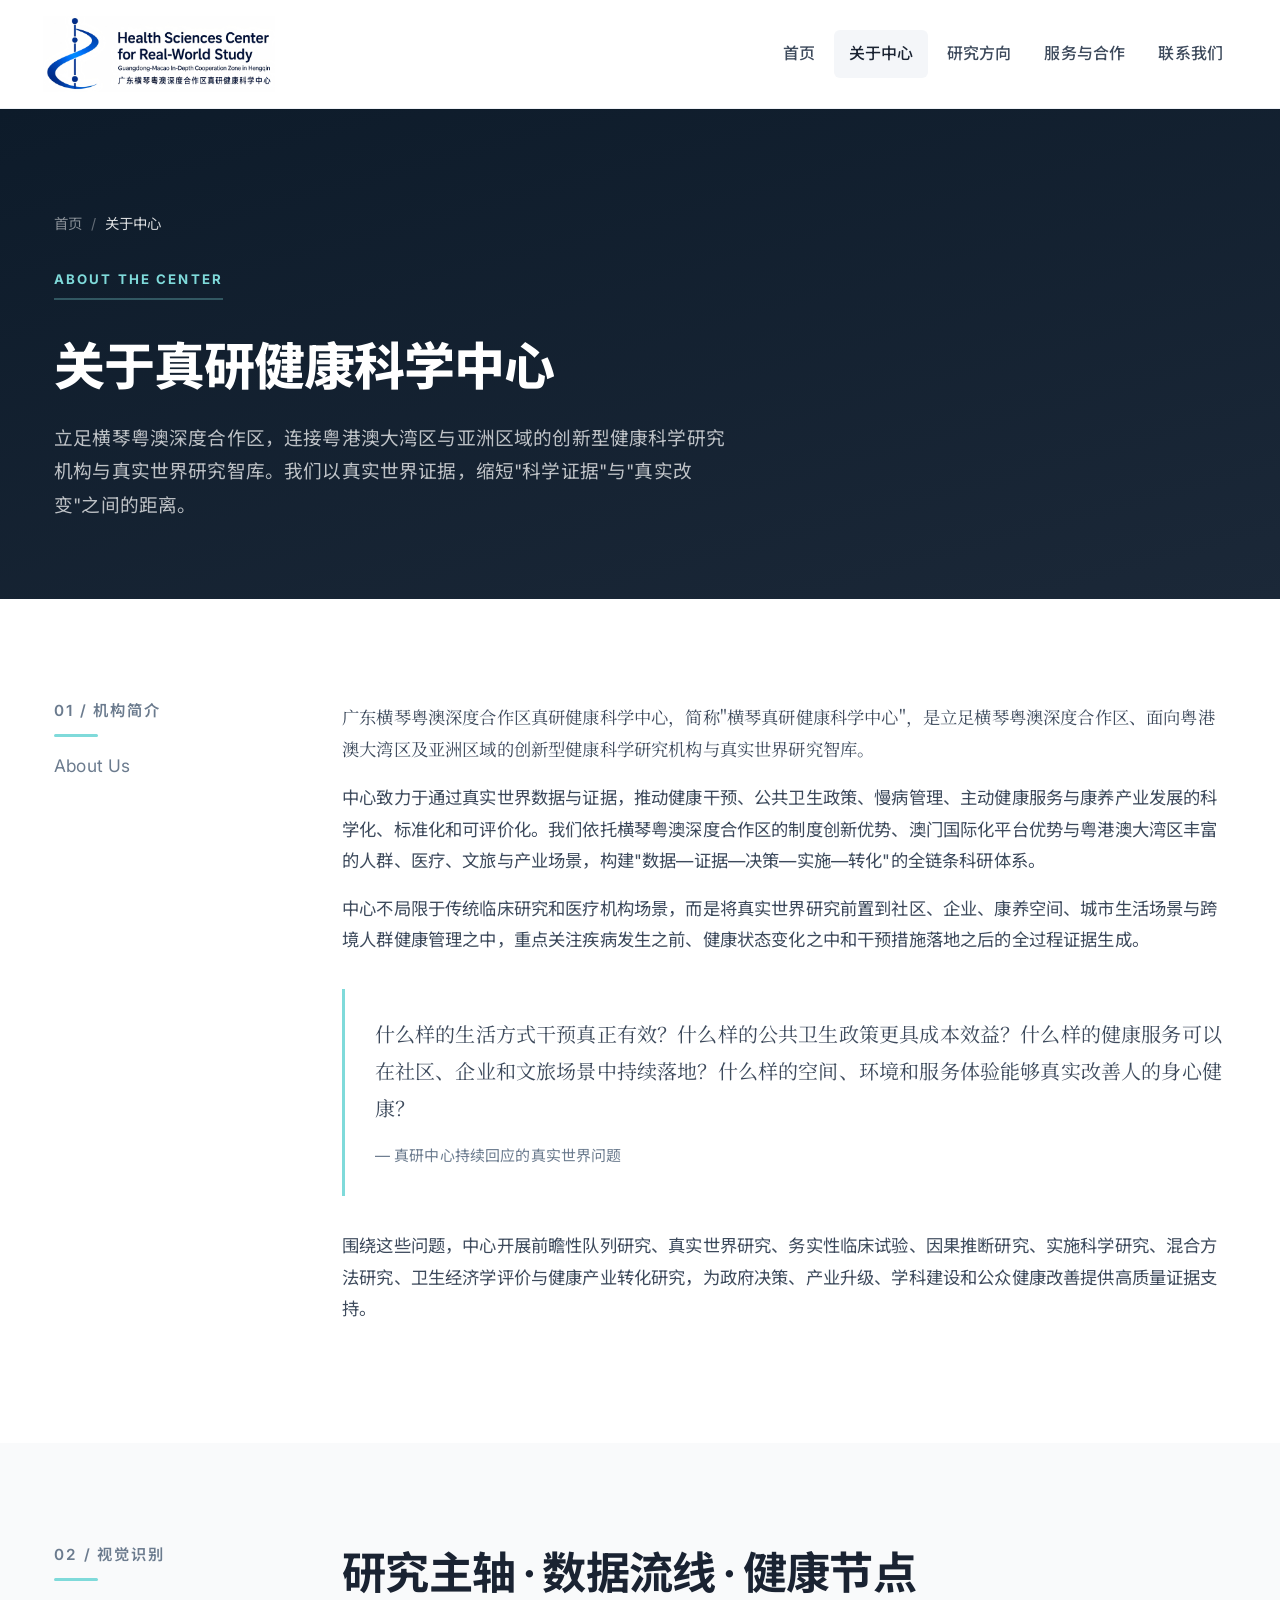
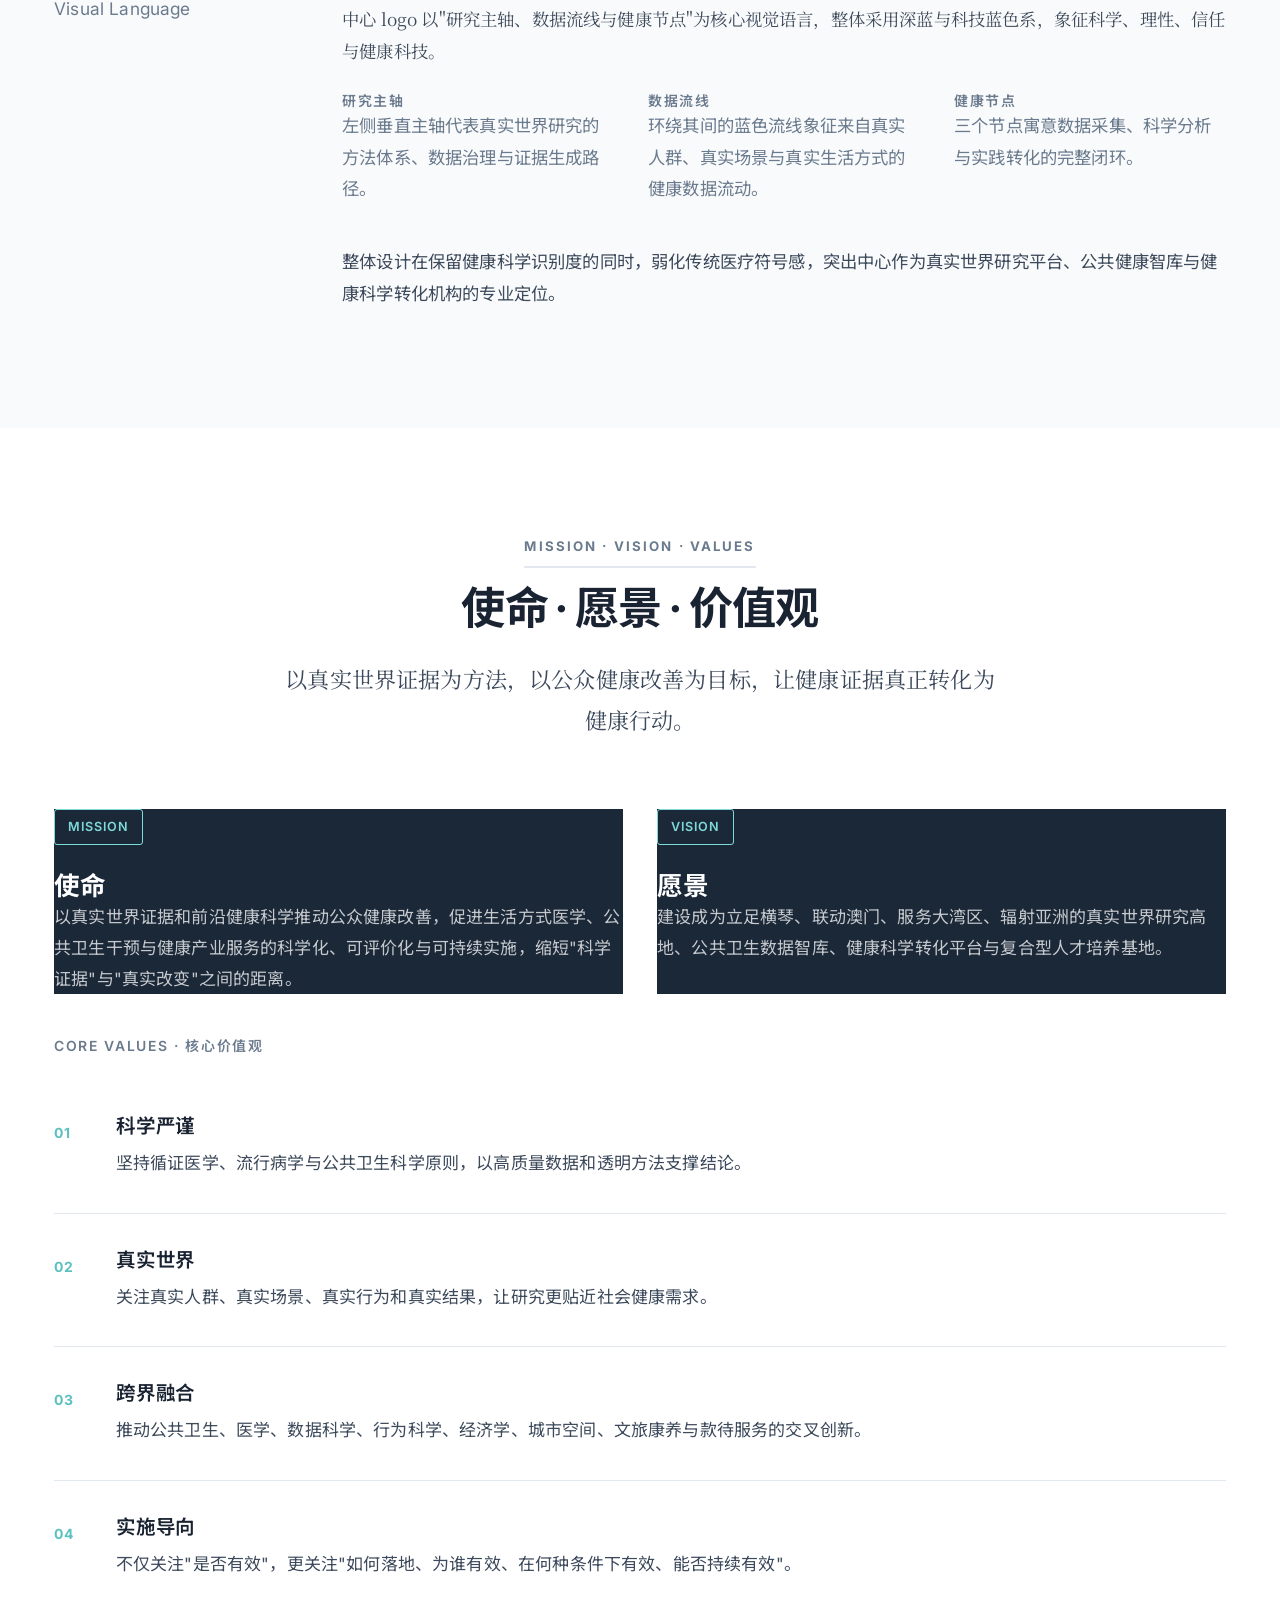
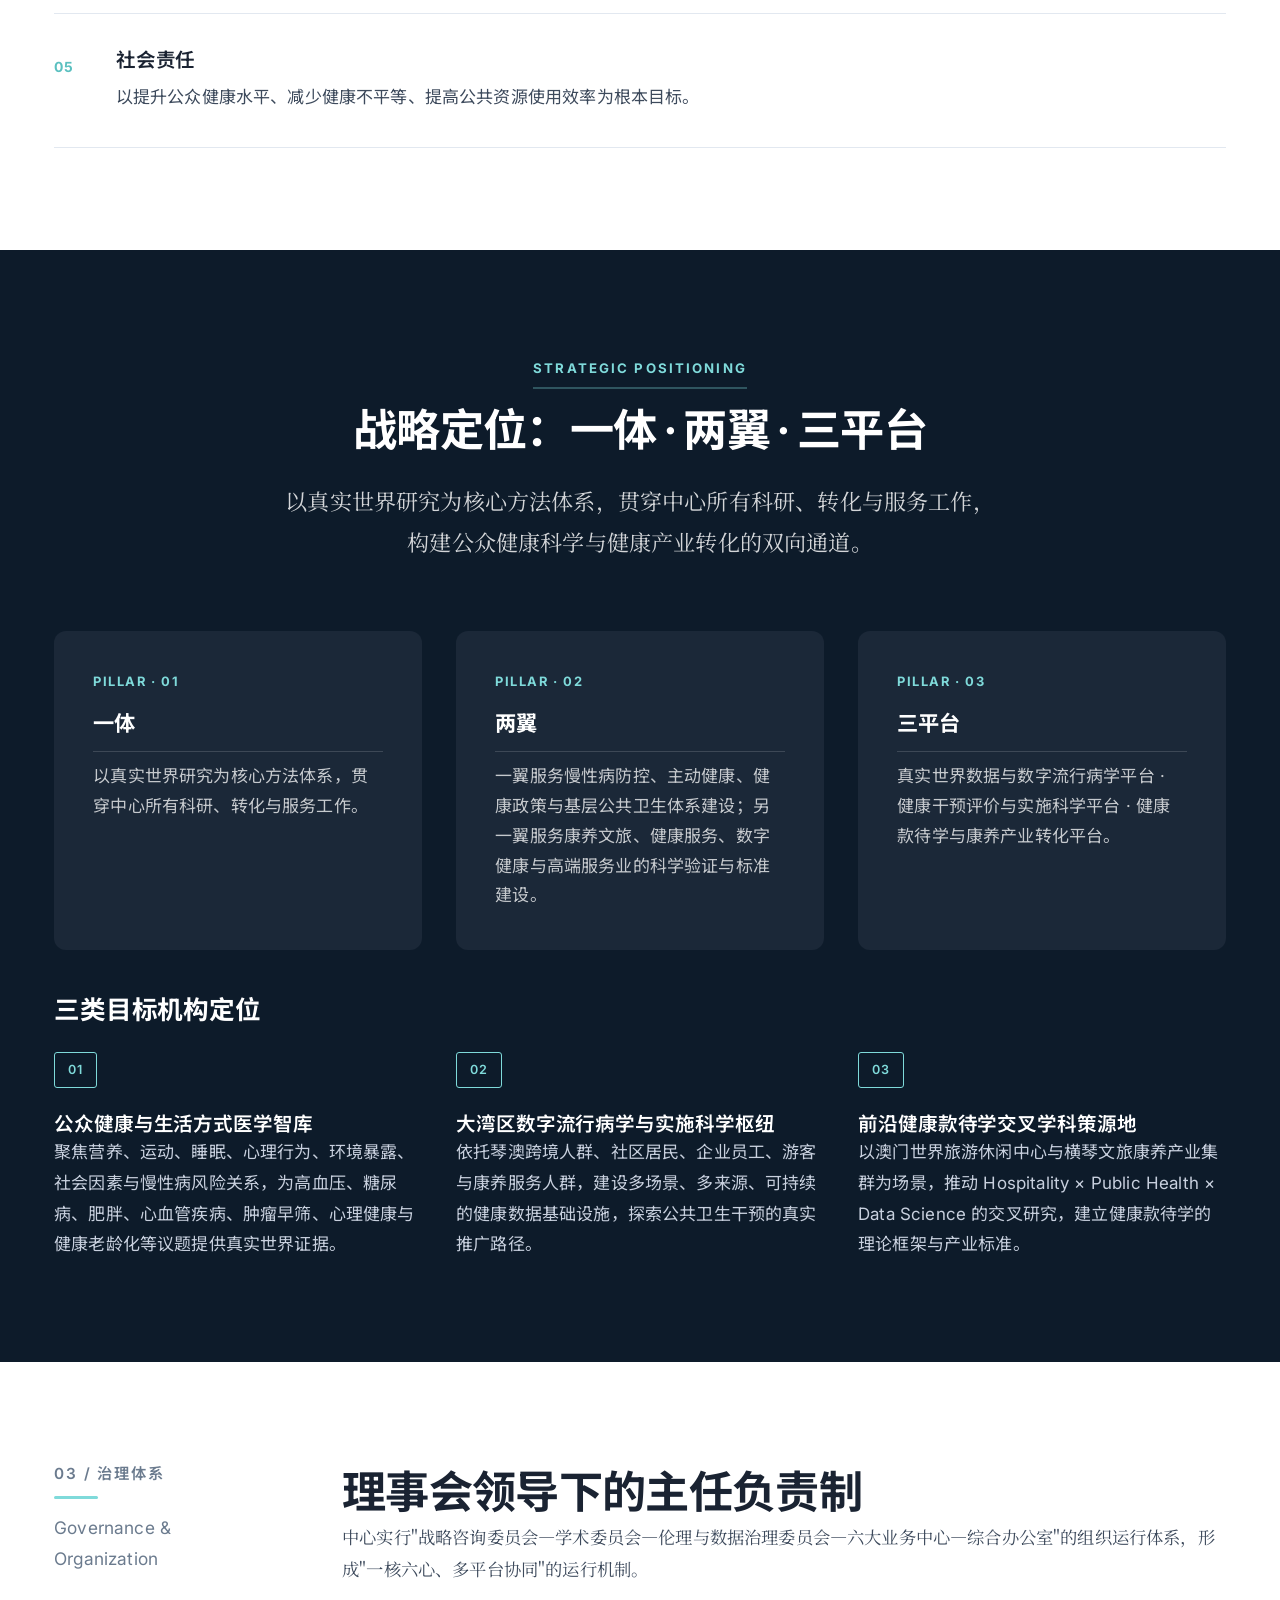
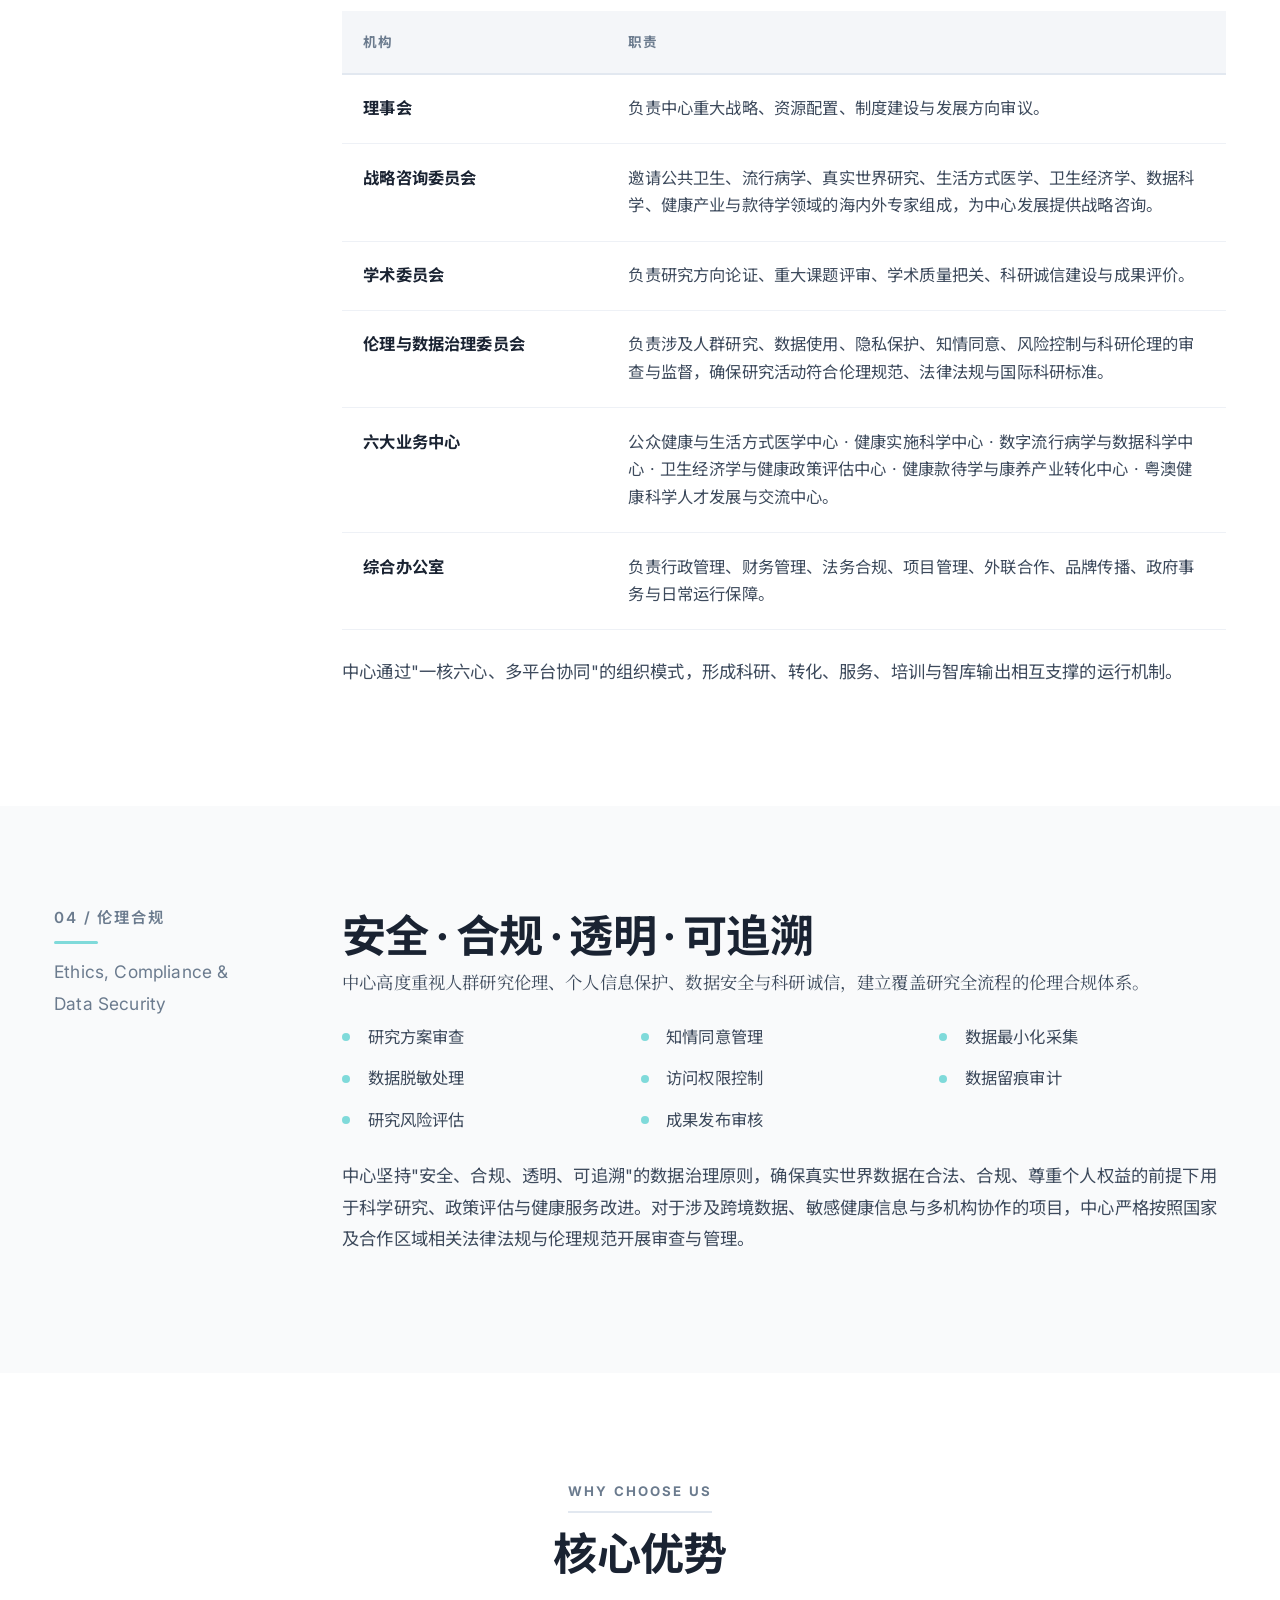
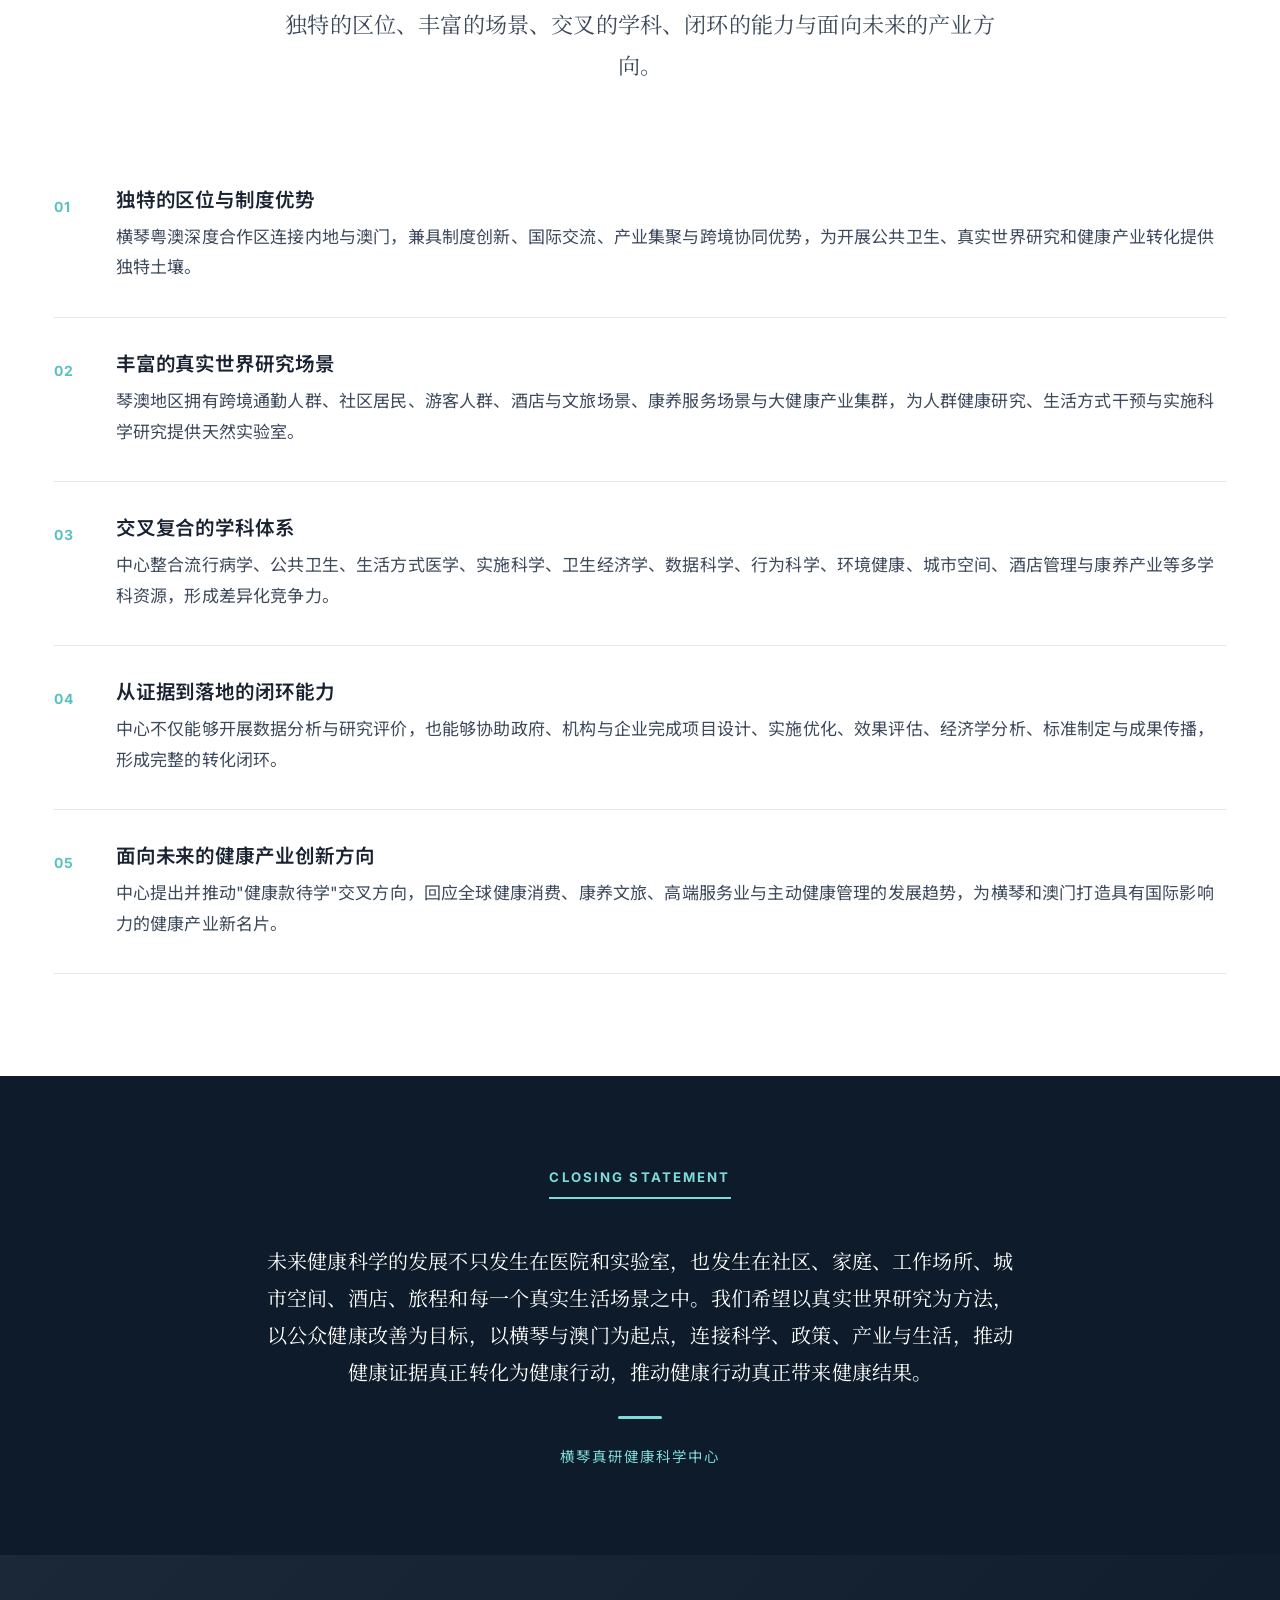
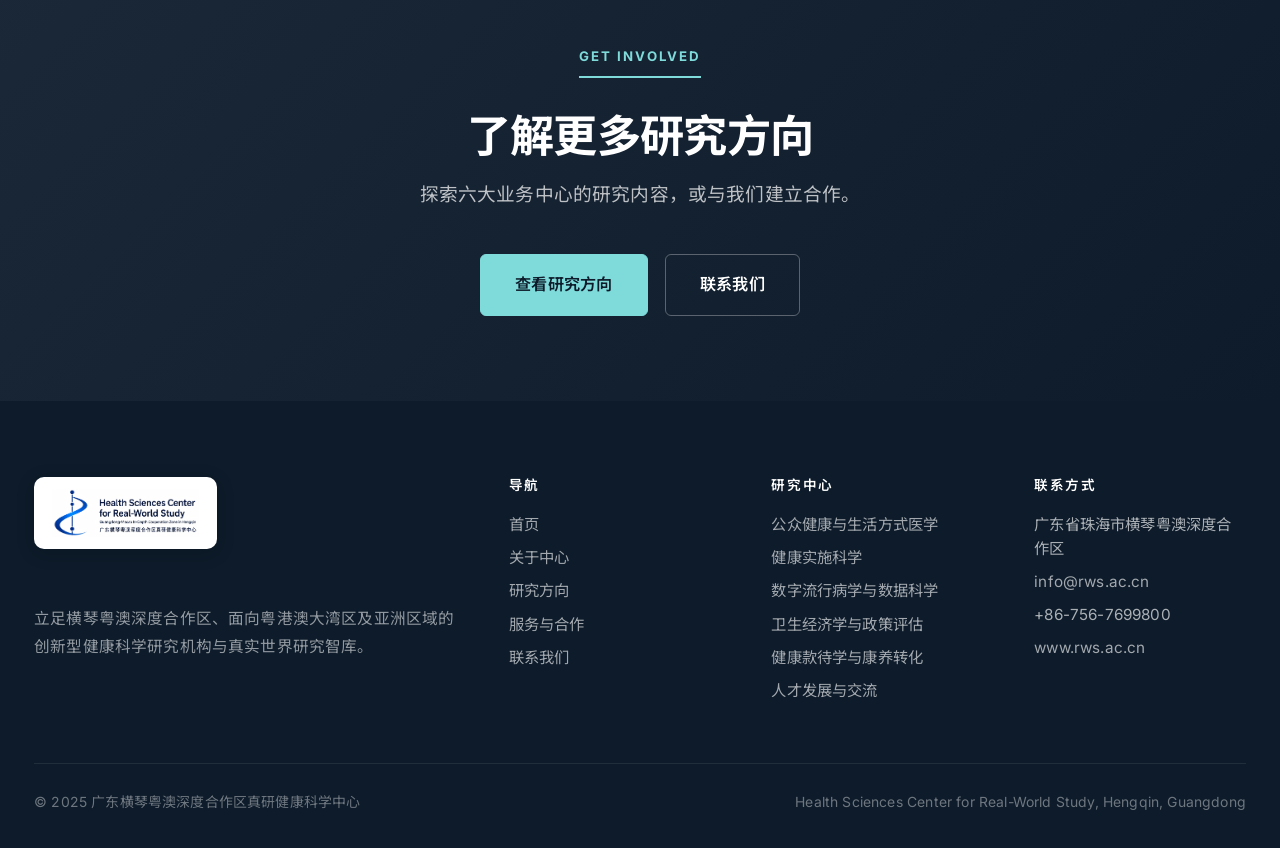
==== about.html @ fb0c5396 "Update about.html" ====
<!DOCTYPE html>
<html lang="zh-CN">
<head>
    <meta charset="UTF-8">
    <meta name="viewport" content="width=device-width, initial-scale=1.0">
    <title>关于中心 | 广东横琴粤澳深度合作区真研健康科学中心</title>
    <meta name="description" content="广东横琴粤澳深度合作区真研健康科学中心 — 机构简介、愿景使命、战略定位、治理体系与核心优势。">
    <link rel="icon" href="img/logo.png" type="image/png">

    <!-- Google Fonts: Inter + Noto Sans SC + Noto Serif SC -->
    <link rel="preconnect" href="https://fonts.googleapis.com">
    <link rel="preconnect" href="https://fonts.gstatic.com" crossorigin>
    <link href="https://fonts.googleapis.com/css2?family=Inter:wght@400;500;600;700;800&family=Noto+Sans+SC:wght@400;500;700;900&family=Noto+Serif+SC:wght@400;500;600;700&display=swap" rel="stylesheet">

    <link rel="stylesheet" href="styles.css">
</head>
<body>

<!-- =====================================================
     Header / Navigation
===================================================== -->
<header class="site-header">
    <div class="nav-container">
        <a href="index.html" class="brand">
            <img src="img/logo.png" alt="横琴真研健康科学中心" class="brand-logo">
        </a>

        <nav>
            <ul class="nav-menu">
                <li><a href="index.html">首页</a></li>
                <li><a href="about.html" class="is-active">关于中心</a></li>
                <li><a href="research.html">研究方向</a></li>
                <li><a href="services.html">服务与合作</a></li>
                <li><a href="contact.html">联系我们</a></li>
            </ul>
            <button class="nav-toggle" aria-label="菜单">菜单</button>
        </nav>
    </div>
</header>

<!-- =====================================================
     Page Header
===================================================== -->
<section class="page-header">
    <div class="container">
        <ul class="breadcrumb">
            <li><a href="index.html">首页</a></li>
            <li>关于中心</li>
        </ul>
        <span class="eyebrow">About the Center</span>
        <h1>关于<color:#7fdada;">真研</em>健康科学中心</h1>
        <p>立足横琴粤澳深度合作区，连接粤港澳大湾区与亚洲区域的创新型健康科学研究机构与真实世界研究智库。我们以真实世界证据，缩短"科学证据"与"真实改变"之间的距离。</p>
    </div>
</section>

<!-- =====================================================
     Section: Introduction
===================================================== -->
<section class="section">
    <div class="container">
        <div class="editorial">
            <div class="label-col">
                <h5>01 / 机构简介</h5>
                <div class="divider"></div>
                <p>About Us</p>
            </div>
            <div>
                <p class="lead">
                    广东横琴粤澳深度合作区真研健康科学中心，简称"横琴真研健康科学中心"，是立足横琴粤澳深度合作区、面向粤港澳大湾区及亚洲区域的创新型健康科学研究机构与真实世界研究智库。
                </p>
                <p>
                    中心致力于通过真实世界数据与证据，推动健康干预、公共卫生政策、慢病管理、主动健康服务与康养产业发展的科学化、标准化和可评价化。我们依托横琴粤澳深度合作区的制度创新优势、澳门国际化平台优势与粤港澳大湾区丰富的人群、医疗、文旅与产业场景，构建"数据—证据—决策—实施—转化"的全链条科研体系。
                </p>
                <p>
                    中心不局限于传统临床研究和医疗机构场景，而是将真实世界研究前置到社区、企业、康养空间、城市生活场景与跨境人群健康管理之中，重点关注疾病发生之前、健康状态变化之中和干预措施落地之后的全过程证据生成。
                </p>

                <blockquote>
                    什么样的生活方式干预真正有效？什么样的公共卫生政策更具成本效益？什么样的健康服务可以在社区、企业和文旅场景中持续落地？什么样的空间、环境和服务体验能够真实改善人的身心健康？
                    <cite>— 真研中心持续回应的真实世界问题</cite>
                </blockquote>

                <p>
                    围绕这些问题，中心开展前瞻性队列研究、真实世界研究、务实性临床试验、因果推断研究、实施科学研究、混合方法研究、卫生经济学评价与健康产业转化研究，为政府决策、产业升级、学科建设和公众健康改善提供高质量证据支持。
                </p>
            </div>
        </div>
    </div>
</section>

<!-- =====================================================
     Section: Logo Visual Language
===================================================== -->
<section class="section section--soft">
    <div class="container">
        <div class="editorial">
            <div class="label-col">
                <h5>02 / 视觉识别</h5>
                <div class="divider"></div>
                <p>Visual Language</p>
            </div>
            <div>
                <h2>研究主轴 · 数据流线 · 健康节点</h2>
                <p class="lead">
                    中心 logo 以"研究主轴、数据流线与健康节点"为核心视觉语言，整体采用深蓝与科技蓝色系，象征科学、理性、信任与健康科技。
                </p>
                <div class="grid grid--3 mt-3">
                    <div>
                        <h5>研究主轴</h5>
                        <p class="text-muted">左侧垂直主轴代表真实世界研究的方法体系、数据治理与证据生成路径。</p>
                    </div>
                    <div>
                        <h5>数据流线</h5>
                        <p class="text-muted">环绕其间的蓝色流线象征来自真实人群、真实场景与真实生活方式的健康数据流动。</p>
                    </div>
                    <div>
                        <h5>健康节点</h5>
                        <p class="text-muted">三个节点寓意数据采集、科学分析与实践转化的完整闭环。</p>
                    </div>
                </div>
                <p class="mt-3">
                    整体设计在保留健康科学识别度的同时，弱化传统医疗符号感，突出中心作为真实世界研究平台、公共健康智库与健康科学转化机构的专业定位。
                </p>
            </div>
        </div>
    </div>
</section>

<!-- =====================================================
     Section: Mission · Vision · Values
===================================================== -->
<section class="section">
    <div class="container">
        <div class="section-head">
            <span class="eyebrow">Mission · Vision · Values</span>
            <h2>使命 · 愿景 · 价值观</h2>
            <p class="lead">以真实世界证据为方法，以公众健康改善为目标，让健康证据真正转化为健康行动。</p>
        </div>

        <div class="grid grid--2">
            <div class="feature-card">
                <span class="tag tag--accent" style="border-color:#7fdada; color:#7fdada;">MISSION</span>
                <h3 style="margin-top:1rem;">使命</h3>
                <p>以真实世界证据和前沿健康科学推动公众健康改善，促进生活方式医学、公共卫生干预与健康产业服务的科学化、可评价化与可持续实施，缩短"科学证据"与"真实改变"之间的距离。</p>
            </div>
            <div class="feature-card" style="background:var(--ink-800);">
                <span class="tag tag--accent" style="border-color:#7fdada; color:#7fdada;">VISION</span>
                <h3 style="margin-top:1rem;">愿景</h3>
                <p>建设成为立足横琴、联动澳门、服务大湾区、辐射亚洲的真实世界研究高地、公共卫生数据智库、健康科学转化平台与复合型人才培养基地。</p>
            </div>
        </div>

        <div class="mt-4">
            <h5 style="margin-bottom:1.5rem;">CORE VALUES · 核心价值观</h5>
            <ol class="bullets">
                <li>
                    <div>
                        <h4>科学严谨</h4>
                        <p>坚持循证医学、流行病学与公共卫生科学原则，以高质量数据和透明方法支撑结论。</p>
                    </div>
                </li>
                <li>
                    <div>
                        <h4>真实世界</h4>
                        <p>关注真实人群、真实场景、真实行为和真实结果，让研究更贴近社会健康需求。</p>
                    </div>
                </li>
                <li>
                    <div>
                        <h4>跨界融合</h4>
                        <p>推动公共卫生、医学、数据科学、行为科学、经济学、城市空间、文旅康养与款待服务的交叉创新。</p>
                    </div>
                </li>
                <li>
                    <div>
                        <h4>实施导向</h4>
                        <p>不仅关注"是否有效"，更关注"如何落地、为谁有效、在何种条件下有效、能否持续有效"。</p>
                    </div>
                </li>
                <li>
                    <div>
                        <h4>社会责任</h4>
                        <p>以提升公众健康水平、减少健康不平等、提高公共资源使用效率为根本目标。</p>
                    </div>
                </li>
            </ol>
        </div>
    </div>
</section>

<!-- =====================================================
     Section: Strategic Positioning
===================================================== -->
<section class="section section--ink">
    <div class="container">
        <div class="section-head">
            <span class="eyebrow">Strategic Positioning</span>
            <h2>战略定位：一体 · 两翼 · 三平台</h2>
            <p class="lead">以真实世界研究为核心方法体系，贯穿中心所有科研、转化与服务工作，构建公众健康科学与健康产业转化的双向通道。</p>
        </div>

        <div class="grid grid--3">
            <div class="card feature-card">
                <div class="num" style="color:#7fdada;">PILLAR · 01</div>
                <h3 style="border-bottom-color:rgba(255,255,255,.15);">一体</h3>
                <p>以真实世界研究为核心方法体系，贯穿中心所有科研、转化与服务工作。</p>
            </div>
            <div class="card feature-card">
                <div class="num" style="color:#7fdada;">PILLAR · 02</div>
                <h3 style="border-bottom-color:rgba(255,255,255,.15);">两翼</h3>
                <p>一翼服务慢性病防控、主动健康、健康政策与基层公共卫生体系建设；另一翼服务康养文旅、健康服务、数字健康与高端服务业的科学验证与标准建设。</p>
            </div>
            <div class="card feature-card">
                <div class="num" style="color:#7fdada;">PILLAR · 03</div>
                <h3 style="border-bottom-color:rgba(255,255,255,.15);">三平台</h3>
                <p>真实世界数据与数字流行病学平台 · 健康干预评价与实施科学平台 · 健康款待学与康养产业转化平台。</p>
            </div>
        </div>

        <div class="mt-4">
            <h3 style="color:#fff;">三类目标机构定位</h3>
            <div class="grid grid--3 mt-3">
                <div>
                    <span class="tag" style="color:#7fdada; border-color:#7fdada;">01</span>
                    <h4 style="color:#fff; margin-top:1rem;">公众健康与生活方式医学智库</h4>
                    <p style="color:#c8d0de;">聚焦营养、运动、睡眠、心理行为、环境暴露、社会因素与慢性病风险关系，为高血压、糖尿病、肥胖、心血管疾病、肿瘤早筛、心理健康与健康老龄化等议题提供真实世界证据。</p>
                </div>
                <div>
                    <span class="tag" style="color:#7fdada; border-color:#7fdada;">02</span>
                    <h4 style="color:#fff; margin-top:1rem;">大湾区数字流行病学与实施科学枢纽</h4>
                    <p style="color:#c8d0de;">依托琴澳跨境人群、社区居民、企业员工、游客与康养服务人群，建设多场景、多来源、可持续的健康数据基础设施，探索公共卫生干预的真实推广路径。</p>
                </div>
                <div>
                    <span class="tag" style="color:#7fdada; border-color:#7fdada;">03</span>
                    <h4 style="color:#fff; margin-top:1rem;">前沿健康款待学交叉学科策源地</h4>
                    <p style="color:#c8d0de;">以澳门世界旅游休闲中心与横琴文旅康养产业集群为场景，推动 Hospitality × Public Health × Data Science 的交叉研究，建立健康款待学的理论框架与产业标准。</p>
                </div>
            </div>
        </div>
    </div>
</section>

<!-- =====================================================
     Section: Governance
===================================================== -->
<section class="section">
    <div class="container">
        <div class="editorial">
            <div class="label-col">
                <h5>03 / 治理体系</h5>
                <div class="divider"></div>
                <p>Governance & Organization</p>
            </div>
            <div>
                <h2>理事会领导下的主任负责制</h2>
                <p class="lead">中心实行"战略咨询委员会—学术委员会—伦理与数据治理委员会—六大业务中心—综合办公室"的组织运行体系，形成"一核六心、多平台协同"的运行机制。</p>

                <table class="table mt-3">
                    <thead>
                        <tr>
                            <th style="width:30%;">机构</th>
                            <th>职责</th>
                        </tr>
                    </thead>
                    <tbody>
                        <tr>
                            <td><strong>理事会</strong></td>
                            <td>负责中心重大战略、资源配置、制度建设与发展方向审议。</td>
                        </tr>
                        <tr>
                            <td><strong>战略咨询委员会</strong></td>
                            <td>邀请公共卫生、流行病学、真实世界研究、生活方式医学、卫生经济学、数据科学、健康产业与款待学领域的海内外专家组成，为中心发展提供战略咨询。</td>
                        </tr>
                        <tr>
                            <td><strong>学术委员会</strong></td>
                            <td>负责研究方向论证、重大课题评审、学术质量把关、科研诚信建设与成果评价。</td>
                        </tr>
                        <tr>
                            <td><strong>伦理与数据治理委员会</strong></td>
                            <td>负责涉及人群研究、数据使用、隐私保护、知情同意、风险控制与科研伦理的审查与监督，确保研究活动符合伦理规范、法律法规与国际科研标准。</td>
                        </tr>
                        <tr>
                            <td><strong>六大业务中心</strong></td>
                            <td>公众健康与生活方式医学中心 · 健康实施科学中心 · 数字流行病学与数据科学中心 · 卫生经济学与健康政策评估中心 · 健康款待学与康养产业转化中心 · 粤澳健康科学人才发展与交流中心。</td>
                        </tr>
                        <tr>
                            <td><strong>综合办公室</strong></td>
                            <td>负责行政管理、财务管理、法务合规、项目管理、外联合作、品牌传播、政府事务与日常运行保障。</td>
                        </tr>
                    </tbody>
                </table>

                <p class="mt-3">中心通过"一核六心、多平台协同"的组织模式，形成科研、转化、服务、培训与智库输出相互支撑的运行机制。</p>
            </div>
        </div>
    </div>
</section>

<!-- =====================================================
     Section: Ethics & Compliance
===================================================== -->
<section class="section section--soft">
    <div class="container">
        <div class="editorial">
            <div class="label-col">
                <h5>04 / 伦理合规</h5>
                <div class="divider"></div>
                <p>Ethics, Compliance &<br>Data Security</p>
            </div>
            <div>
                <h2>安全 · 合规 · 透明 · 可追溯</h2>
                <p class="lead">中心高度重视人群研究伦理、个人信息保护、数据安全与科研诚信，建立覆盖研究全流程的伦理合规体系。</p>

                <ul class="checklist mt-3">
                    <li>研究方案审查</li>
                    <li>知情同意管理</li>
                    <li>数据最小化采集</li>
                    <li>数据脱敏处理</li>
                    <li>访问权限控制</li>
                    <li>数据留痕审计</li>
                    <li>研究风险评估</li>
                    <li>成果发布审核</li>
                </ul>

                <p class="mt-3">
                    中心坚持"安全、合规、透明、可追溯"的数据治理原则，确保真实世界数据在合法、合规、尊重个人权益的前提下用于科学研究、政策评估与健康服务改进。对于涉及跨境数据、敏感健康信息与多机构协作的项目，中心严格按照国家及合作区域相关法律法规与伦理规范开展审查与管理。
                </p>
            </div>
        </div>
    </div>
</section>

<!-- =====================================================
     Section: Why Choose Us
===================================================== -->
<section class="section">
    <div class="container">
        <div class="section-head">
            <span class="eyebrow">Why Choose Us</span>
            <h2>核心优势</h2>
            <p class="lead">独特的区位、丰富的场景、交叉的学科、闭环的能力与面向未来的产业方向。</p>
        </div>

        <ol class="bullets">
            <li>
                <div>
                    <h4>独特的区位与制度优势</h4>
                    <p>横琴粤澳深度合作区连接内地与澳门，兼具制度创新、国际交流、产业集聚与跨境协同优势，为开展公共卫生、真实世界研究和健康产业转化提供独特土壤。</p>
                </div>
            </li>
            <li>
                <div>
                    <h4>丰富的真实世界研究场景</h4>
                    <p>琴澳地区拥有跨境通勤人群、社区居民、游客人群、酒店与文旅场景、康养服务场景与大健康产业集群，为人群健康研究、生活方式干预与实施科学研究提供天然实验室。</p>
                </div>
            </li>
            <li>
                <div>
                    <h4>交叉复合的学科体系</h4>
                    <p>中心整合流行病学、公共卫生、生活方式医学、实施科学、卫生经济学、数据科学、行为科学、环境健康、城市空间、酒店管理与康养产业等多学科资源，形成差异化竞争力。</p>
                </div>
            </li>
            <li>
                <div>
                    <h4>从证据到落地的闭环能力</h4>
                    <p>中心不仅能够开展数据分析与研究评价，也能够协助政府、机构与企业完成项目设计、实施优化、效果评估、经济学分析、标准制定与成果传播，形成完整的转化闭环。</p>
                </div>
            </li>
            <li>
                <div>
                    <h4>面向未来的健康产业创新方向</h4>
                    <p>中心提出并推动"健康款待学"交叉方向，回应全球健康消费、康养文旅、高端服务业与主动健康管理的发展趋势，为横琴和澳门打造具有国际影响力的健康产业新名片。</p>
                </div>
            </li>
        </ol>
    </div>
</section>

<!-- =====================================================
     Closing Quote
===================================================== -->
<section class="section section--ink" style="padding-top:5rem; padding-bottom:5rem;">
    <div class="container container--narrow text-center">
        <span class="eyebrow" style="color:#7fdada; border-color:#7fdada;">Closing Statement</span>
        <blockquote style="border:none; font-style:normal; padding:0; margin:1.5rem 0; color:#fff; text-align:center;">
            未来健康科学的发展不只发生在医院和实验室，也发生在社区、家庭、工作场所、城市空间、酒店、旅程和每一个真实生活场景之中。我们希望以真实世界研究为方法，以公众健康改善为目标，以横琴与澳门为起点，连接科学、政策、产业与生活，推动健康证据真正转化为健康行动，推动健康行动真正带来健康结果。
        </blockquote>
        <div class="divider divider--center" style="background:#7fdada;"></div>
        <p style="color:#7fdada; font-size:.85rem; letter-spacing:.14em; text-transform:uppercase; margin-top:1.5rem;">
            横琴真研健康科学中心
        </p>
    </div>
</section>

<!-- =====================================================
     CTA
===================================================== -->
<section class="cta">
    <div class="container">
        <span class="eyebrow" style="color:#7fdada; border-color:#7fdada;">Get Involved</span>
        <h2>了解更多研究方向</h2>
        <p>探索六大业务中心的研究内容，或与我们建立合作。</p>
        <div class="hero-actions" style="justify-content:center;">
            <a href="research.html" class="btn btn-primary">查看研究方向</a>
            <a href="contact.html" class="btn btn-ghost">联系我们</a>
        </div>
    </div>
</section>

<!-- =====================================================
     Footer
===================================================== -->
<footer class="site-footer">
    <div class="footer-grid">
        <div class="footer-brand">
            <div class="brand brand--footer">
                <img src="img/logo.png" alt="横琴真研健康科学中心" class="brand-logo">
            </div>
            <p>立足横琴粤澳深度合作区、面向粤港澳大湾区及亚洲区域的创新型健康科学研究机构与真实世界研究智库。</p>
        </div>

        <div>
            <h5>导航</h5>
            <ul>
                <li><a href="index.html">首页</a></li>
                <li><a href="about.html">关于中心</a></li>
                <li><a href="research.html">研究方向</a></li>
                <li><a href="services.html">服务与合作</a></li>
                <li><a href="contact.html">联系我们</a></li>
            </ul>
        </div>

        <div>
            <h5>研究中心</h5>
            <ul>
                <li><a href="research.html#center-1">公众健康与生活方式医学</a></li>
                <li><a href="research.html#center-2">健康实施科学</a></li>
                <li><a href="research.html#center-3">数字流行病学与数据科学</a></li>
                <li><a href="research.html#center-4">卫生经济学与政策评估</a></li>
                <li><a href="research.html#center-5">健康款待学与康养转化</a></li>
                <li><a href="research.html#center-6">人才发展与交流</a></li>
            </ul>
        </div>

        <div>
            <h5>联系方式</h5>
            <ul>
                <li>广东省珠海市横琴粤澳深度合作区</li>
                <li><a href="mailto:info@rws.ac.cn">info@rws.ac.cn</a></li>
                <li>+86-756-7699800</li>
                <li><a href="http://www.rws.ac.cn">www.rws.ac.cn</a></li>
            </ul>
        </div>
    </div>

    <div class="legal">
        <span>© 2025 广东横琴粤澳深度合作区真研健康科学中心</span>
        <span>Health Sciences Center for Real-World Study, Hengqin, Guangdong</span>
    </div>
</footer>

<!-- =====================================================
     Minimal interactivity
===================================================== -->
<script>
    const toggle = document.querySelector('.nav-toggle');
    const menu   = document.querySelector('.nav-menu');

    if (toggle && menu) {
        toggle.addEventListener('click', () => menu.classList.toggle('is-open'));
    }

    const io = new IntersectionObserver((entries) => {
        entries.forEach(e => {
            if (e.isIntersecting) {
                e.target.classList.add('is-in');
            }
        });
    }, { threshold: 0.12 });

    document.querySelectorAll('.section, .card, .center-card').forEach(el => {
        el.classList.add('reveal');
        io.observe(el);
    });
</script>

</body>
</html>
---- styles.css ----
/* =====================================================
   styles.css — 横琴真研健康科学中心
   Design Language: Scientific · Trustworthy · Modern
   ===================================================== */

/* ----- Reset & Base ----- */
*, *::before, *::after {
    margin: 0;
    padding: 0;
    box-sizing: border-box;
}

:root {
    --ink-900: #0d1b2a;
    --ink-800: #1b2838;
    --ink-700: #243447;
    --ink-600: #2f4562;
    --ink-100: #f4f6f9;
    --ink-50:  #f9fafb;

    --accent: #7fdada;
    --accent-dark: #5bc0c0;
    --accent-glow: rgba(127, 218, 218, .12);

    --text-primary: #1a2332;
    --text-secondary: #3d4a5c;
    --text-soft: #6b7b8e;
    --text-inv: #ffffff;

    --border: #e2e8f0;
    --border-light: #eef1f6;

    --surface: #ffffff;
    --surface-soft: var(--ink-50);

    --font-sans: 'Inter', 'Noto Sans SC', -apple-system, BlinkMacSystemFont, 'Segoe UI', 'PingFang SC', 'Microsoft YaHei', sans-serif;
    --font-serif: 'Noto Serif SC', 'Source Serif 4', Georgia, 'Times New Roman', serif;

    --section-pad: 6rem;
    --container-max: 1240px;
    --container-narrow: 820px;

    --ease: cubic-bezier(.4, 0, .2, 1);
    --duration: .3s;

    --radius: 6px;
    --radius-lg: 12px;

    /* Header logo control */
    --nav-height: 108px;
    --nav-max-width: 1440px;
    --logo-height: 76px;
    --logo-max-width: 520px;
}

html {
    font-size: 17px;
    scroll-behavior: smooth;
    -webkit-font-smoothing: antialiased;
    -moz-osx-font-smoothing: grayscale;
    text-rendering: optimizeLegibility;
}

body {
    font-family: var(--font-sans);
    color: var(--text-primary);
    background: var(--surface);
    line-height: 1.8;
    font-size: 1rem;
    font-weight: 400;
    letter-spacing: .01em;
    overflow-x: hidden;
}

img {
    max-width: 100%;
    height: auto;
    display: block;
}

a {
    color: var(--accent-dark);
    text-decoration: none;
    transition: color var(--duration) var(--ease);
}

a:hover {
    color: var(--ink-900);
}

p {
    color: var(--text-secondary);
}

.container {
    max-width: var(--container-max);
    margin: 0 auto;
    padding: 0 2rem;
}

.container--narrow {
    max-width: var(--container-narrow);
}

/* ----- Typography ----- */
h1, h2, h3, h4, h5 {
    font-family: var(--font-sans);
    font-weight: 700;
    line-height: 1.3;
    color: var(--text-primary);
    letter-spacing: -.005em;
}

h1 { font-size: clamp(2.2rem, 5vw, 3.5rem); font-weight: 800; letter-spacing: -.02em; }
h2 { font-size: clamp(1.75rem, 3.5vw, 2.6rem); font-weight: 700; letter-spacing: -.015em; }
h3 { font-size: clamp(1.2rem, 2vw, 1.55rem); font-weight: 700; }
h4 { font-size: 1.15rem; font-weight: 600; }
h5 { font-size: .82rem; font-weight: 600; letter-spacing: .12em; text-transform: uppercase; color: var(--text-soft); }

.lead {
    font-family: var(--font-serif);
    font-size: 1.3rem;
    line-height: 1.85;
    color: var(--text-secondary);
    font-weight: 400;
}

.text-muted { color: var(--text-soft); }
.text-center { text-align: center; }
.mt-2 { margin-top: 1rem; }
.mt-3 { margin-top: 1.5rem; }
.mt-4 { margin-top: 2.5rem; }

.eyebrow {
    display: inline-block;
    font-size: .78rem;
    font-weight: 700;
    letter-spacing: .16em;
    text-transform: uppercase;
    color: var(--text-soft);
    border-bottom: 2px solid var(--border);
    padding-bottom: .4rem;
    margin-bottom: 1rem;
}

.divider {
    width: 44px;
    height: 3px;
    background: var(--accent);
    border-radius: 2px;
    margin: .75rem 0;
}

.divider--center {
    margin-left: auto;
    margin-right: auto;
}

.tag {
    display: inline-block;
    font-size: .74rem;
    font-weight: 600;
    letter-spacing: .08em;
    text-transform: uppercase;
    padding: .35rem .75rem;
    border: 1px solid var(--border);
    border-radius: 3px;
    color: var(--text-soft);
    margin-right: .4rem;
    margin-bottom: .4rem;
}

.tag--accent {
    border-color: var(--accent);
    color: var(--accent-dark);
}

/* =====================================================
   HEADER & LOGO — WIDER NAVIGATION BAR
   ===================================================== */
.site-header {
    position: sticky;
    top: 0;
    z-index: 1000;
    background: #ffffff !important;
    border-bottom: 1px solid var(--border-light);
    box-shadow: 0 1px 0 rgba(0,0,0,.03);
    overflow: visible;
}

.site-header:hover {
    box-shadow: 0 2px 24px rgba(0,0,0,.05);
}

.nav-container {
    max-width: var(--nav-max-width);
    margin: 0 auto;
    padding: 0 2.5rem;

    display: flex;
    align-items: center;
    justify-content: space-between;
    gap: 2rem;

    height: var(--nav-height);
    min-height: var(--nav-height);

    overflow: visible;
}

.brand {
    display: inline-flex !important;
    align-items: center;
    gap: .75rem;
    text-decoration: none;
    color: var(--text-primary);
    line-height: 1;
    flex-shrink: 0;

    max-width: var(--logo-max-width);
    overflow: visible;
}

.site-header img,
.site-header .brand img,
.site-header .brand-mark {
    height: var(--logo-height) !important;
    max-height: var(--logo-height) !important;

    width: auto !important;
    max-width: var(--logo-max-width) !important;

    object-fit: contain !important;
    object-position: left center !important;
    display: block !important;
    flex-shrink: 0;
}

/* logo 文件已含完整中英文名，旁边的 brand-text 一律隐藏 */
.brand-text,
.site-header .brand span,
.site-header .brand small {
    display: none !important;
}

.site-header .brand:hover {
    opacity: .9;
}

.nav-menu {
    display: flex;
    list-style: none;
    gap: .25rem;
    flex-shrink: 1;
    justify-content: flex-end;
    align-items: center;
    min-width: 0;
}

.nav-menu a {
    display: block;
    padding: .55rem .85rem;
    font-size: .94rem;
    font-weight: 500;
    color: var(--text-secondary);
    border-radius: var(--radius);
    transition: all var(--duration) var(--ease);
    white-space: nowrap;
}

.nav-menu a:hover,
.nav-menu a.is-active {
    color: var(--text-primary);
    background: var(--ink-100);
}

.nav-toggle {
    display: none;
    background: none;
    border: 1px solid var(--border);
    border-radius: var(--radius);
    padding: .5rem 1rem;
    font-size: .9rem;
    font-weight: 500;
    color: var(--text-primary);
    cursor: pointer;
    flex-shrink: 0;
}

/* =====================================================
   FOOTER LOGO
   ===================================================== */
.brand--footer {
    display: inline-block !important;
    background: #ffffff;
    padding: 12px 18px;
    border-radius: 10px;
    margin-bottom: 1.5rem;
    box-shadow: 0 4px 18px rgba(0,0,0,.18);
    max-width: 100%;
    overflow: hidden;
}

.brand--footer img,
.brand--footer .brand-mark {
    height: 48px !important;
    max-height: 48px !important;
    width: auto !important;
    max-width: 280px !important;
    object-fit: contain !important;
    display: block !important;
}

.brand--footer .brand-text,
.brand--footer span,
.brand--footer small {
    display: none !important;
}

/* =====================================================
   HERO
   ===================================================== */
.hero {
    background: linear-gradient(165deg, var(--ink-900) 0%, var(--ink-700) 100%);
    color: var(--text-inv);
    padding: 8rem 2rem 6rem;
    position: relative;
    overflow: hidden;
}

.hero::before {
    content: '';
    position: absolute;
    top: -40%;
    right: -15%;
    width: 600px;
    height: 600px;
    background: radial-gradient(circle, var(--accent-glow) 0%, transparent 70%);
    pointer-events: none;
}

.hero-inner {
    max-width: var(--container-max);
    margin: 0 auto;
    position: relative;
}

.hero h1 {
    color: var(--text-inv);
    margin: 1.25rem 0 1.75rem;
    font-size: clamp(2.4rem, 5.5vw, 3.8rem);
    font-weight: 800;
    line-height: 1.2;
}

.hero h1 em {
    font-style: normal;
    color: var(--accent);
}

.hero p {
    font-size: 1.18rem;
    line-height: 1.85;
    color: rgba(255,255,255,.78);
    max-width: 720px;
}

.hero .eyebrow {
    color: var(--accent);
    border-bottom-color: rgba(127,218,218,.3);
}

.hero-actions {
    display: flex;
    gap: 1rem;
    margin-top: 2.5rem;
    flex-wrap: wrap;
}

.hero-meta {
    display: flex;
    gap: 3rem;
    margin-top: 4rem;
    padding-top: 2rem;
    border-top: 1px solid rgba(255,255,255,.1);
    flex-wrap: wrap;
}

.hero-meta div {
    font-size: .92rem;
    color: rgba(255,255,255,.6);
}

.hero-meta strong {
    display: block;
    font-size: 1.85rem;
    color: var(--accent);
    font-weight: 800;
    margin-bottom: .25rem;
    letter-spacing: -.02em;
}

/* =====================================================
   PAGE HEADER
   ===================================================== */
.page-header {
    background: linear-gradient(165deg, var(--ink-900) 0%, var(--ink-800) 100%);
    color: var(--text-inv);
    padding: 6rem 0 4.5rem;
}

.page-header h1 {
    color: var(--text-inv);
    margin: 1rem 0 1.25rem;
    font-size: clamp(2rem, 4.5vw, 3rem);
}

.page-header p {
    font-size: 1.1rem;
    color: rgba(255,255,255,.72);
    max-width: 680px;
    line-height: 1.8;
}

.page-header .eyebrow {
    color: var(--accent);
    border-bottom-color: rgba(127,218,218,.3);
}

.breadcrumb {
    list-style: none;
    display: flex;
    gap: .5rem;
    font-size: .85rem;
    margin-bottom: 1.5rem;
}

.breadcrumb li + li::before {
    content: '/';
    margin-right: .5rem;
    color: rgba(255,255,255,.35);
}

.breadcrumb a {
    color: rgba(255,255,255,.5);
}

.breadcrumb a:hover {
    color: var(--accent);
}

.breadcrumb li:last-child {
    color: rgba(255,255,255,.85);
}

/* =====================================================
   SECTIONS
   ===================================================== */
.section {
    padding: var(--section-pad) 0;
}

.section--soft {
    background: var(--surface-soft);
}

.section--ink {
    background: var(--ink-900);
    color: var(--text-inv);
}

.section--ink h2,
.section--ink h3,
.section--ink h4 {
    color: var(--text-inv);
}

.section--ink p {
    color: rgba(255,255,255,.75);
}

.section--ink .lead {
    color: rgba(255,255,255,.82);
}

.section--ink .eyebrow {
    color: var(--accent);
    border-bottom-color: rgba(127,218,218,.3);
}

.section-head {
    text-align: center;
    max-width: 720px;
    margin: 0 auto 4rem;
}

.section-head .eyebrow {
    margin-bottom: .75rem;
}

.section-head h2 {
    margin-bottom: 1.25rem;
}

/* =====================================================
   EDITORIAL LAYOUT
   ===================================================== */
.editorial {
    display: grid;
    grid-template-columns: 220px 1fr;
    gap: 4rem;
    align-items: start;
}

.label-col {
    position: sticky;
    top: 130px;
}

.label-col h5 {
    margin-bottom: .5rem;
    font-size: .9rem;
}

.label-col p {
    font-size: .85rem;
    color: var(--text-soft);
    margin-top: .5rem;
}

.editorial p {
    font-size: 1.02rem;
    margin-bottom: 1rem;
}

/* =====================================================
   GRID
   ===================================================== */
.grid {
    display: grid;
    gap: 2rem;
}

.grid--2 { grid-template-columns: repeat(2, 1fr); }
.grid--3 { grid-template-columns: repeat(3, 1fr); }

/* =====================================================
   CARDS
   ===================================================== */
.card {
    background: var(--surface);
    border: 1px solid var(--border);
    border-radius: var(--radius-lg);
    padding: 2.25rem;
    transition: all var(--duration) var(--ease);
}

.card:hover {
    border-color: var(--accent);
    box-shadow: 0 12px 36px rgba(0,0,0,.07);
    transform: translateY(-3px);
}

.card .num {
    font-size: .76rem;
    font-weight: 700;
    letter-spacing: .12em;
    color: var(--text-soft);
    margin-bottom: 1rem;
}

.card h3 {
    font-size: 1.25rem;
    margin-bottom: .6rem;
    padding-bottom: .8rem;
    border-bottom: 1px solid var(--border-light);
}

.card .en {
    display: block;
    font-size: .82rem;
    color: var(--text-soft);
    margin-bottom: .85rem;
    letter-spacing: .02em;
}

.card p {
    font-size: 1rem;
    color: var(--text-secondary);
    line-height: 1.75;
}

.feature-card {
    background: var(--ink-800);
    border-color: transparent;
    color: var(--text-inv);
}

.feature-card h3 {
    color: var(--text-inv);
    border-bottom-color: rgba(255,255,255,.12);
}

.feature-card p {
    color: rgba(255,255,255,.75);
}

.feature-card:hover {
    border-color: var(--accent);
    box-shadow: 0 12px 44px rgba(127,218,218,.1);
}

.center-card {
    background: var(--surface);
    border: 1px solid var(--border);
    border-radius: var(--radius-lg);
    padding: 2.25rem;
    transition: all var(--duration) var(--ease);
}

.center-card:hover {
    border-color: var(--accent);
    box-shadow: 0 12px 36px rgba(0,0,0,.07);
    transform: translateY(-3px);
}

.center-card .num {
    font-size: .76rem;
    font-weight: 700;
    letter-spacing: .12em;
    color: var(--text-soft);
    margin-bottom: 1rem;
}

.center-card h3 {
    font-size: 1.2rem;
    margin-bottom: .6rem;
}

.center-card .en {
    display: block;
    font-size: .82rem;
    color: var(--text-soft);
    margin-bottom: .85rem;
    letter-spacing: .02em;
}

.center-card p {
    font-size: 1rem;
    color: var(--text-secondary);
    line-height: 1.75;
}

/* =====================================================
   MORE LINK
   ===================================================== */
.more {
    display: inline-block;
    margin-top: 1rem;
    font-size: .9rem;
    font-weight: 600;
    color: var(--accent-dark);
    letter-spacing: .02em;
}

.more::after {
    content: ' →';
    transition: transform var(--duration) var(--ease);
    display: inline-block;
}

.more:hover::after {
    transform: translateX(4px);
}

/* =====================================================
   STATS
   ===================================================== */
.stats {
    display: flex;
    justify-content: space-between;
    padding: 3rem 0;
    border-top: 1px solid var(--border);
    border-bottom: 1px solid var(--border);
    flex-wrap: wrap;
    gap: 2rem;
}

.stat {
    text-align: center;
}

.stat .figure {
    font-size: 3.2rem;
    font-weight: 800;
    color: var(--ink-900);
    letter-spacing: -.03em;
    line-height: 1.05;
}

.stat .label {
    font-size: .88rem;
    color: var(--text-soft);
    margin-top: .5rem;
    font-weight: 500;
}

/* =====================================================
   BULLETS
   ===================================================== */
.bullets {
    list-style: none;
    counter-reset: bullet;
}

.bullets li {
    display: flex;
    align-items: flex-start;
    gap: 1.75rem;
    padding: 2rem 0;
    border-bottom: 1px solid var(--border);
    counter-increment: bullet;
}

.bullets li::before {
    content: counter(bullet, decimal-leading-zero);
    font-size: .82rem;
    font-weight: 700;
    color: var(--accent-dark);
    letter-spacing: .06em;
    min-width: 32px;
    padding-top: .35rem;
}

.bullets h4 {
    margin-bottom: .5rem;
    font-size: 1.15rem;
}

.bullets p {
    font-size: 1rem;
    color: var(--text-secondary);
    line-height: 1.8;
}

/* =====================================================
   BLOCKQUOTE
   ===================================================== */
blockquote {
    border-left: 3px solid var(--accent);
    padding: 1.5rem 0 1.5rem 1.75rem;
    margin: 2rem 0;
    font-family: var(--font-serif);
    font-size: 1.18rem;
    line-height: 1.85;
    color: var(--text-secondary);
}

blockquote cite {
    display: block;
    margin-top: 1rem;
    font-size: .88rem;
    font-style: normal;
    color: var(--text-soft);
    font-family: var(--font-sans);
}

/* =====================================================
   TABLE
   ===================================================== */
.table {
    width: 100%;
    border-collapse: collapse;
    font-size: .96rem;
}

.table thead {
    background: var(--ink-100);
}

.table th {
    text-align: left;
    font-size: .8rem;
    font-weight: 700;
    letter-spacing: .06em;
    text-transform: uppercase;
    color: var(--text-soft);
    padding: 1.1rem 1.25rem;
    border-bottom: 2px solid var(--border);
}

.table td {
    padding: 1.2rem 1.25rem;
    border-bottom: 1px solid var(--border-light);
    vertical-align: top;
    line-height: 1.7;
    color: var(--text-secondary);
}

.table td strong {
    color: var(--text-primary);
    font-weight: 700;
}

.table tbody tr:hover {
    background: rgba(127,218,218,.03);
}

/* =====================================================
   CHECKLIST
   ===================================================== */
.checklist {
    list-style: none;
    display: grid;
    grid-template-columns: repeat(auto-fill, minmax(240px, 1fr));
    gap: .7rem;
}

.checklist li {
    font-size: .96rem;
    color: var(--text-secondary);
    padding-left: 1.5rem;
    position: relative;
}

.checklist li::before {
    content: '';
    position: absolute;
    left: 0;
    top: .6rem;
    width: 8px;
    height: 8px;
    border-radius: 50%;
    background: var(--accent);
}

/* =====================================================
   BUTTONS
   ===================================================== */
.btn {
    display: inline-flex;
    align-items: center;
    justify-content: center;
    padding: .9rem 2rem;
    font-size: .95rem;
    font-weight: 600;
    letter-spacing: .02em;
    border-radius: var(--radius);
    border: 1px solid transparent;
    cursor: pointer;
    transition: all var(--duration) var(--ease);
    text-decoration: none;
    white-space: nowrap;
    font-family: var(--font-sans);
}

.btn-primary {
    background: var(--accent);
    color: var(--ink-900);
    border-color: var(--accent);
}

.btn-primary:hover {
    background: var(--accent-dark);
    border-color: var(--accent-dark);
    color: var(--ink-900);
    box-shadow: 0 6px 24px rgba(127,218,218,.3);
    transform: translateY(-1px);
}

.btn-ghost {
    background: transparent;
    color: var(--text-inv);
    border-color: rgba(255,255,255,.3);
}

.btn-ghost:hover {
    border-color: var(--accent);
    color: var(--accent);
}

.btn-outline {
    background: transparent;
    color: var(--text-primary);
    border-color: var(--border);
}

.btn-outline:hover {
    border-color: var(--accent);
    color: var(--accent-dark);
}

/* =====================================================
   CTA
   ===================================================== */
.cta {
    background: linear-gradient(135deg, var(--ink-800) 0%, var(--ink-900) 100%);
    text-align: center;
    padding: 5rem 2rem;
    color: var(--text-inv);
}

.cta h2 {
    color: var(--text-inv);
    margin: .75rem 0;
}

.cta p {
    color: rgba(255,255,255,.72);
    margin-bottom: 1.75rem;
    font-size: 1.1rem;
}

/* =====================================================
   FORM
   ===================================================== */
.form-grid {
    display: grid;
    grid-template-columns: 1fr 1fr;
    gap: 1.25rem;
}

.form-grid .full {
    grid-column: 1 / -1;
}

.field label {
    display: block;
    font-size: .88rem;
    font-weight: 600;
    color: var(--text-primary);
    margin-bottom: .45rem;
    letter-spacing: .02em;
}

.field input,
.field select,
.field textarea {
    width: 100%;
    padding: .85rem 1.05rem;
    font-size: .96rem;
    font-family: var(--font-sans);
    border: 1px solid var(--border);
    border-radius: var(--radius);
    background: var(--surface);
    color: var(--text-primary);
    transition: border-color var(--duration) var(--ease), box-shadow var(--duration) var(--ease);
}

.field input:focus,
.field select:focus,
.field textarea:focus {
    outline: none;
    border-color: var(--accent);
    box-shadow: 0 0 0 3px var(--accent-glow);
}

.field textarea {
    min-height: 150px;
    resize: vertical;
}

.field .hint {
    display: block;
    margin-top: .45rem;
    font-size: .82rem;
    color: var(--text-soft);
}

/* =====================================================
   CONTACT LIST
   ===================================================== */
.contact-list {
    list-style: none;
}

.contact-list li {
    padding: 1.1rem 0;
    border-bottom: 1px solid var(--border-light);
}

.contact-list h5 {
    font-size: .78rem;
    margin-bottom: .4rem;
}

.contact-list p {
    font-size: 1rem;
    font-family: var(--font-serif);
    color: var(--text-primary);
    line-height: 1.6;
}

/* =====================================================
   FOOTER
   ===================================================== */
.site-footer {
    background: var(--ink-900);
    color: rgba(255,255,255,.65);
    padding: 4.5rem 2rem 2rem;
}

.footer-grid {
    max-width: var(--container-max);
    margin: 0 auto;
    display: grid;
    grid-template-columns: 2fr 1fr 1fr 1fr;
    gap: 3rem;
}

.footer-brand p {
    margin-top: 1.25rem;
    font-size: .92rem;
    line-height: 1.75;
    color: rgba(255,255,255,.55);
}

.site-footer h5 {
    color: var(--text-inv);
    font-size: .8rem;
    margin-bottom: 1.1rem;
}

.site-footer ul {
    list-style: none;
}

.site-footer li {
    font-size: .9rem;
    margin-bottom: .55rem;
    line-height: 1.55;
}

.site-footer a {
    color: rgba(255,255,255,.62);
}

.site-footer a:hover {
    color: var(--accent);
}

.legal {
    max-width: var(--container-max);
    margin: 3rem auto 0;
    padding-top: 1.5rem;
    border-top: 1px solid rgba(255,255,255,.08);
    display: flex;
    justify-content: space-between;
    font-size: .82rem;
    color: rgba(255,255,255,.4);
    flex-wrap: wrap;
    gap: .5rem;
}

/* =====================================================
   REVEAL
   ===================================================== */
.reveal {
    opacity: 0;
    transform: translateY(24px);
    transition: opacity .6s var(--ease), transform .6s var(--ease);
}

.reveal.is-in {
    opacity: 1;
    transform: translateY(0);
}

/* =====================================================
   RESPONSIVE
   ===================================================== */
@media (max-width: 1180px) {
    :root {
        --nav-height: 96px;
        --logo-height: 66px;
        --logo-max-width: 430px;
    }

    .nav-container {
        padding: 0 2rem;
        gap: 1.25rem;
    }

    .nav-menu a {
        padding: .5rem .65rem;
        font-size: .9rem;
    }
}

@media (max-width: 1024px) {
    :root {
        --nav-height: 88px;
        --logo-height: 60px;
        --logo-max-width: 380px;
    }

    .editorial {
        grid-template-columns: 1fr;
        gap: 2rem;
    }

    .label-col {
        position: static;
    }

    .footer-grid {
        grid-template-columns: 1fr 1fr;
    }
}

@media (max-width: 768px) {
    :root {
        --section-pad: 4rem;
        --nav-height: 78px;
        --logo-height: 50px;
        --logo-max-width: 260px;
    }

    .nav-container {
        height: var(--nav-height);
        min-height: var(--nav-height);
        padding: 0 1.25rem;
        gap: 1rem;
    }

    .brand {
        max-width: var(--logo-max-width);
    }

    .site-header img,
    .site-header .brand img,
    .site-header .brand-mark {
        height: var(--logo-height) !important;
        max-height: var(--logo-height) !important;
        max-width: var(--logo-max-width) !important;
    }

    .brand--footer img,
    .brand--footer .brand-mark {
        height: 40px !important;
        max-height: 40px !important;
        max-width: 220px !important;
    }

    .nav-menu {
        display: none;
        position: absolute;
        top: var(--nav-height);
        left: 0;
        right: 0;
        background: var(--surface);
        flex-direction: column;
        align-items: stretch;
        padding: 1rem 2rem 2rem;
        border-bottom: 1px solid var(--border);
        box-shadow: 0 8px 32px rgba(0,0,0,.08);
    }

    .nav-menu.is-open {
        display: flex;
    }

    .nav-menu a {
        padding: .8rem 1rem;
        font-size: .98rem;
    }

    .nav-toggle {
        display: block;
    }

    .grid--2,
    .grid--3 {
        grid-template-columns: 1fr;
    }

    .hero {
        padding: 5rem 1.5rem 4rem;
    }

    .hero-meta {
        flex-direction: column;
        gap: 1.5rem;
    }

    .hero-actions {
        flex-direction: column;
    }

    .stats {
        flex-direction: column;
        align-items: center;
    }

    .footer-grid {
        grid-template-columns: 1fr;
        gap: 2rem;
    }

    .legal {
        flex-direction: column;
        text-align: center;
    }

    .form-grid {
        grid-template-columns: 1fr;
    }

    .page-header {
        padding: 4rem 0 3rem;
    }

    .section-head {
        margin-bottom: 2.5rem;
    }

    .bullets li {
        flex-direction: column;
        gap: .5rem;
    }

    .table {
        display: block;
        overflow-x: auto;
    }
}

@media (max-width: 480px) {
    :root {
        --nav-height: 72px;
        --logo-height: 44px;
        --logo-max-width: 220px;
    }

    .container {
        padding: 0 1.25rem;
    }

    .nav-container {
        padding: 0 1rem;
    }

    .card,
    .center-card {
        padding: 1.5rem;
    }
}

/* =====================================================
   PRINT
   ===================================================== */
@media print {
    .site-header,
    .nav-toggle,
    .cta,
    .site-footer {
        display: none;
    }

    .section {
        padding: 2rem 0;
    }

    .reveal {
        opacity: 1;
        transform: none;
    }
}
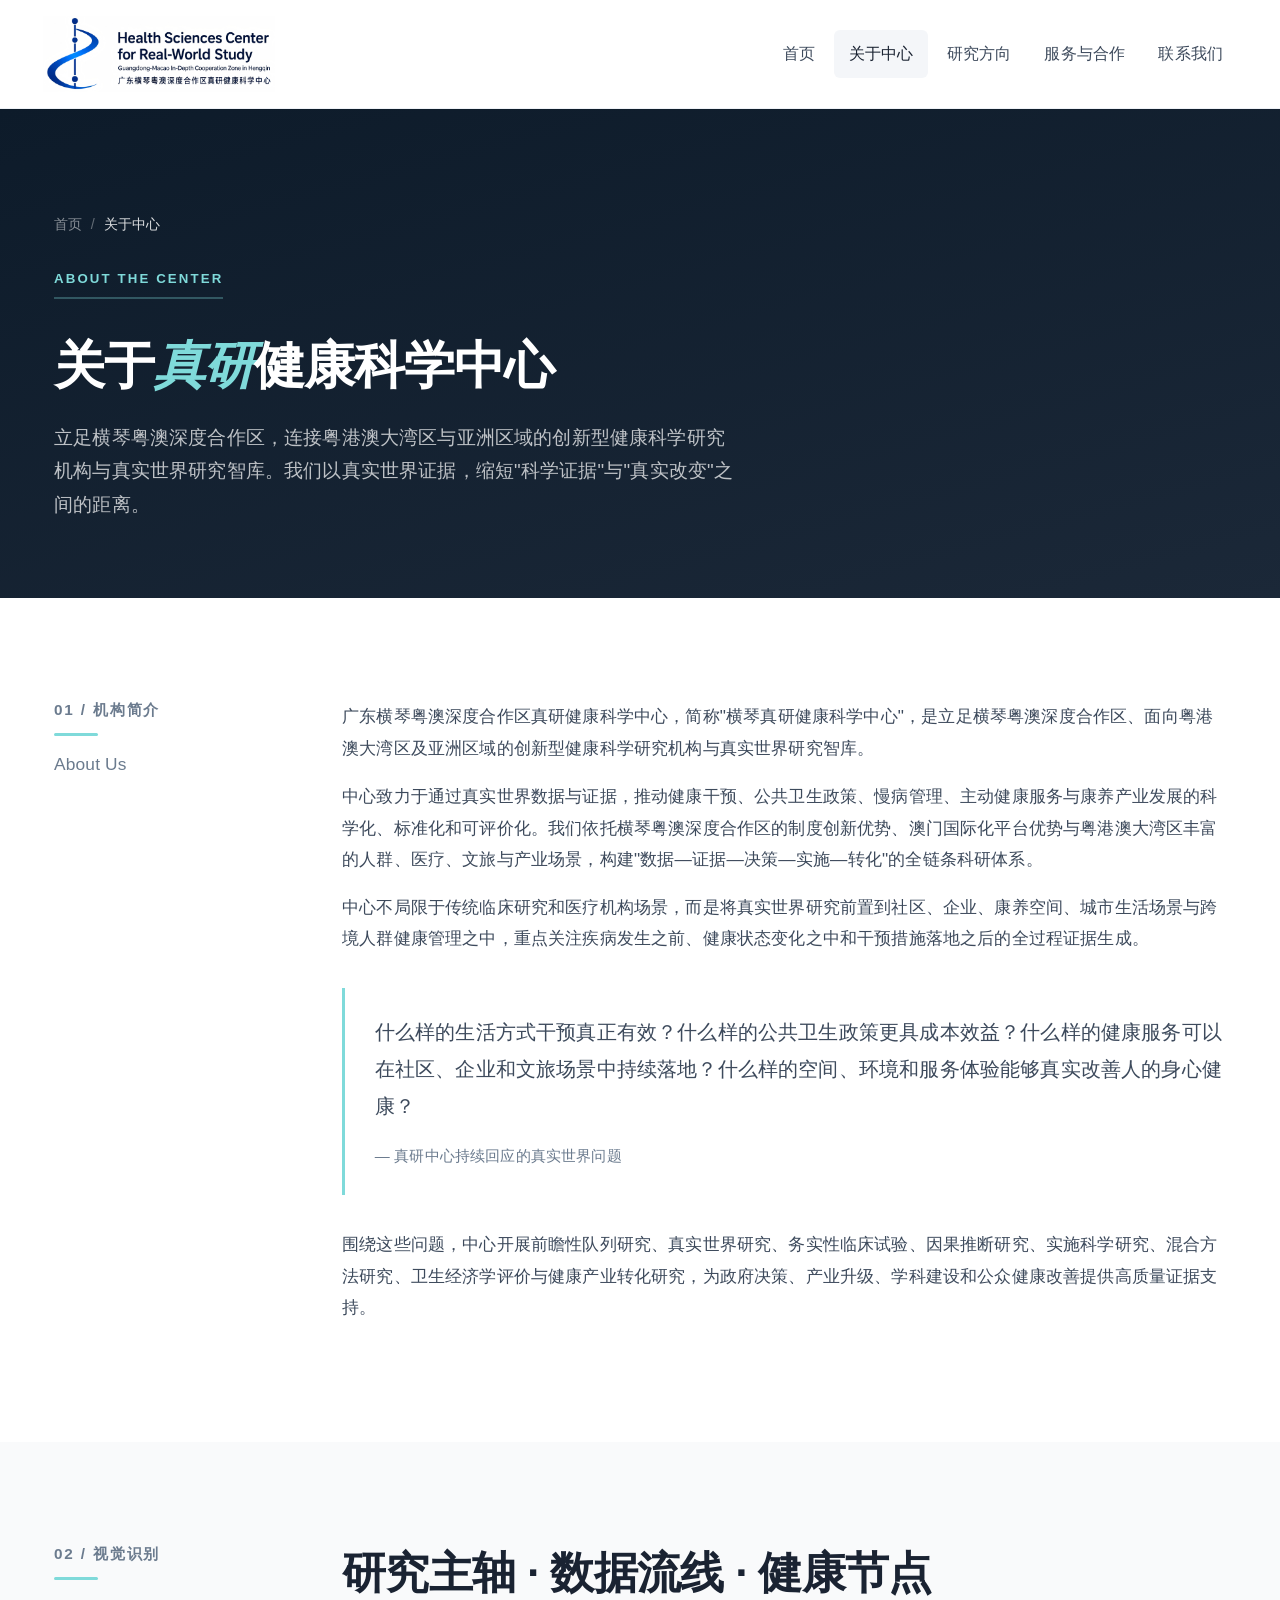
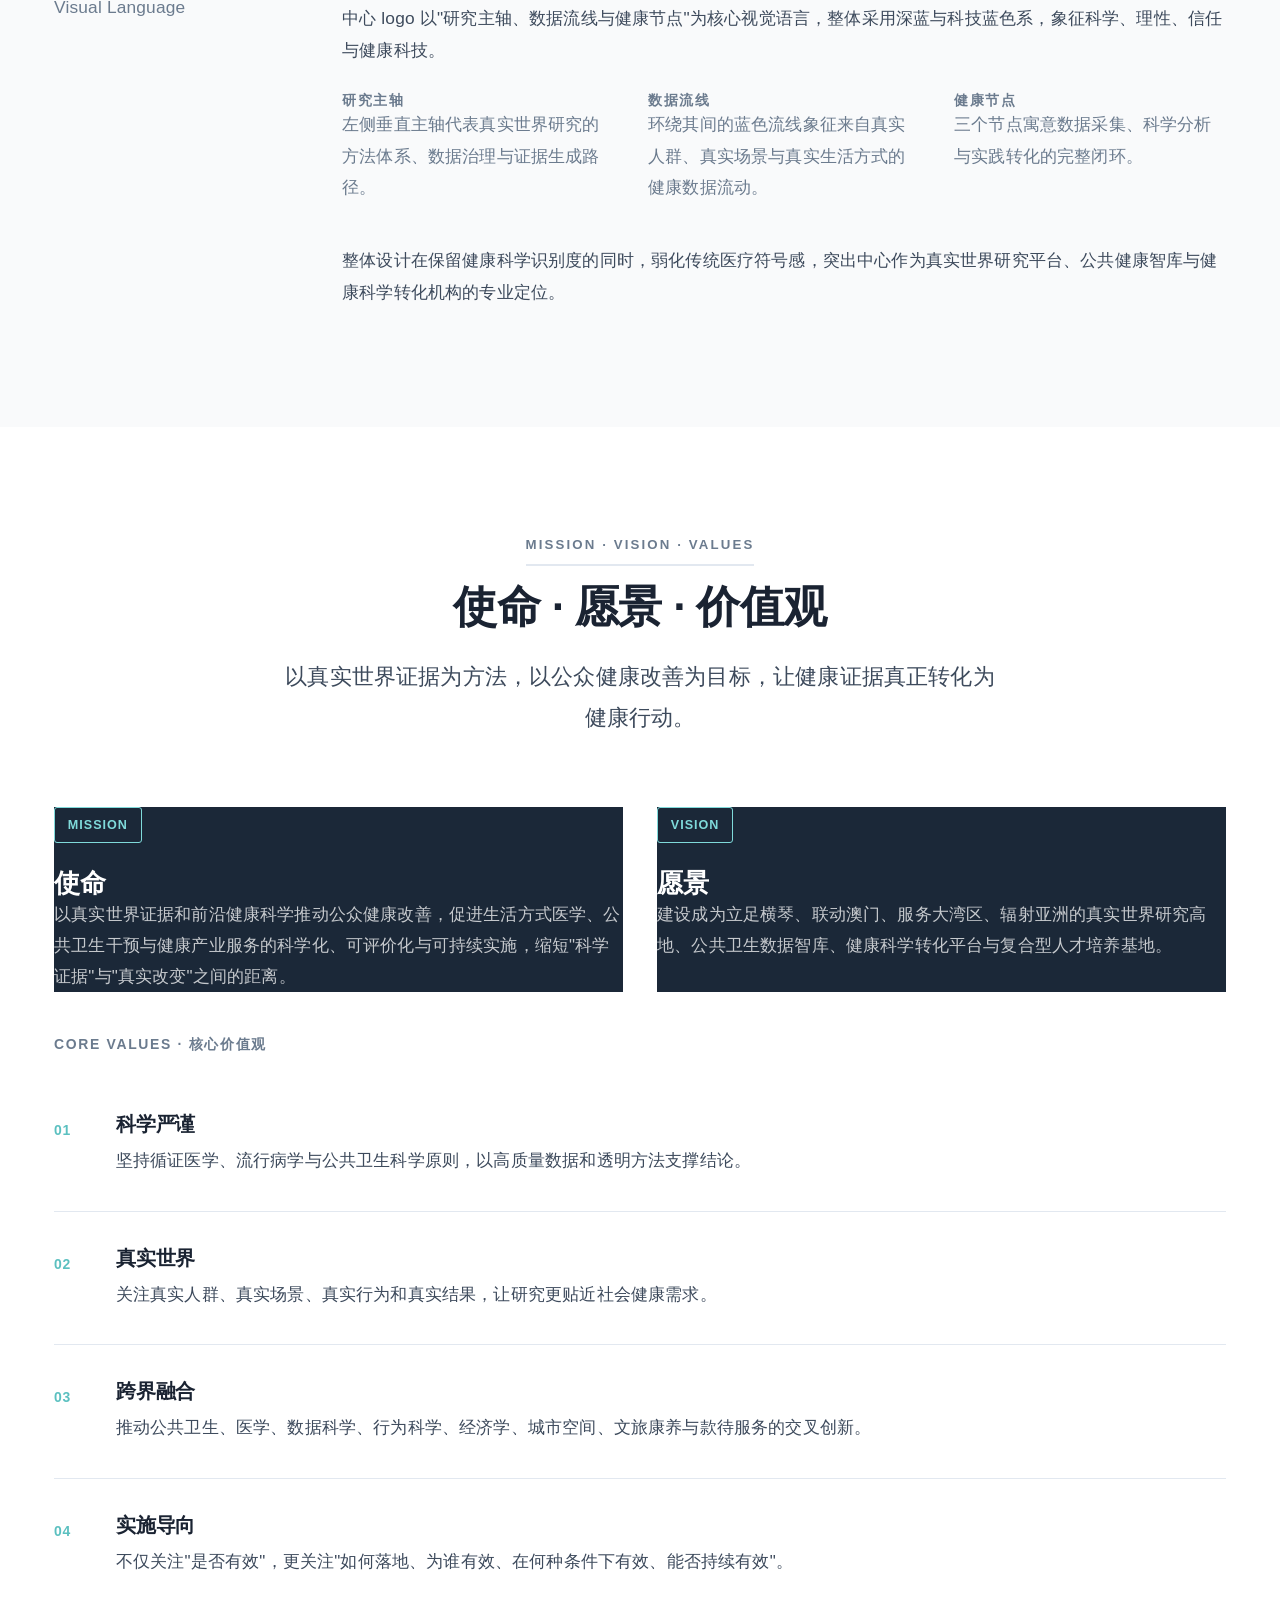
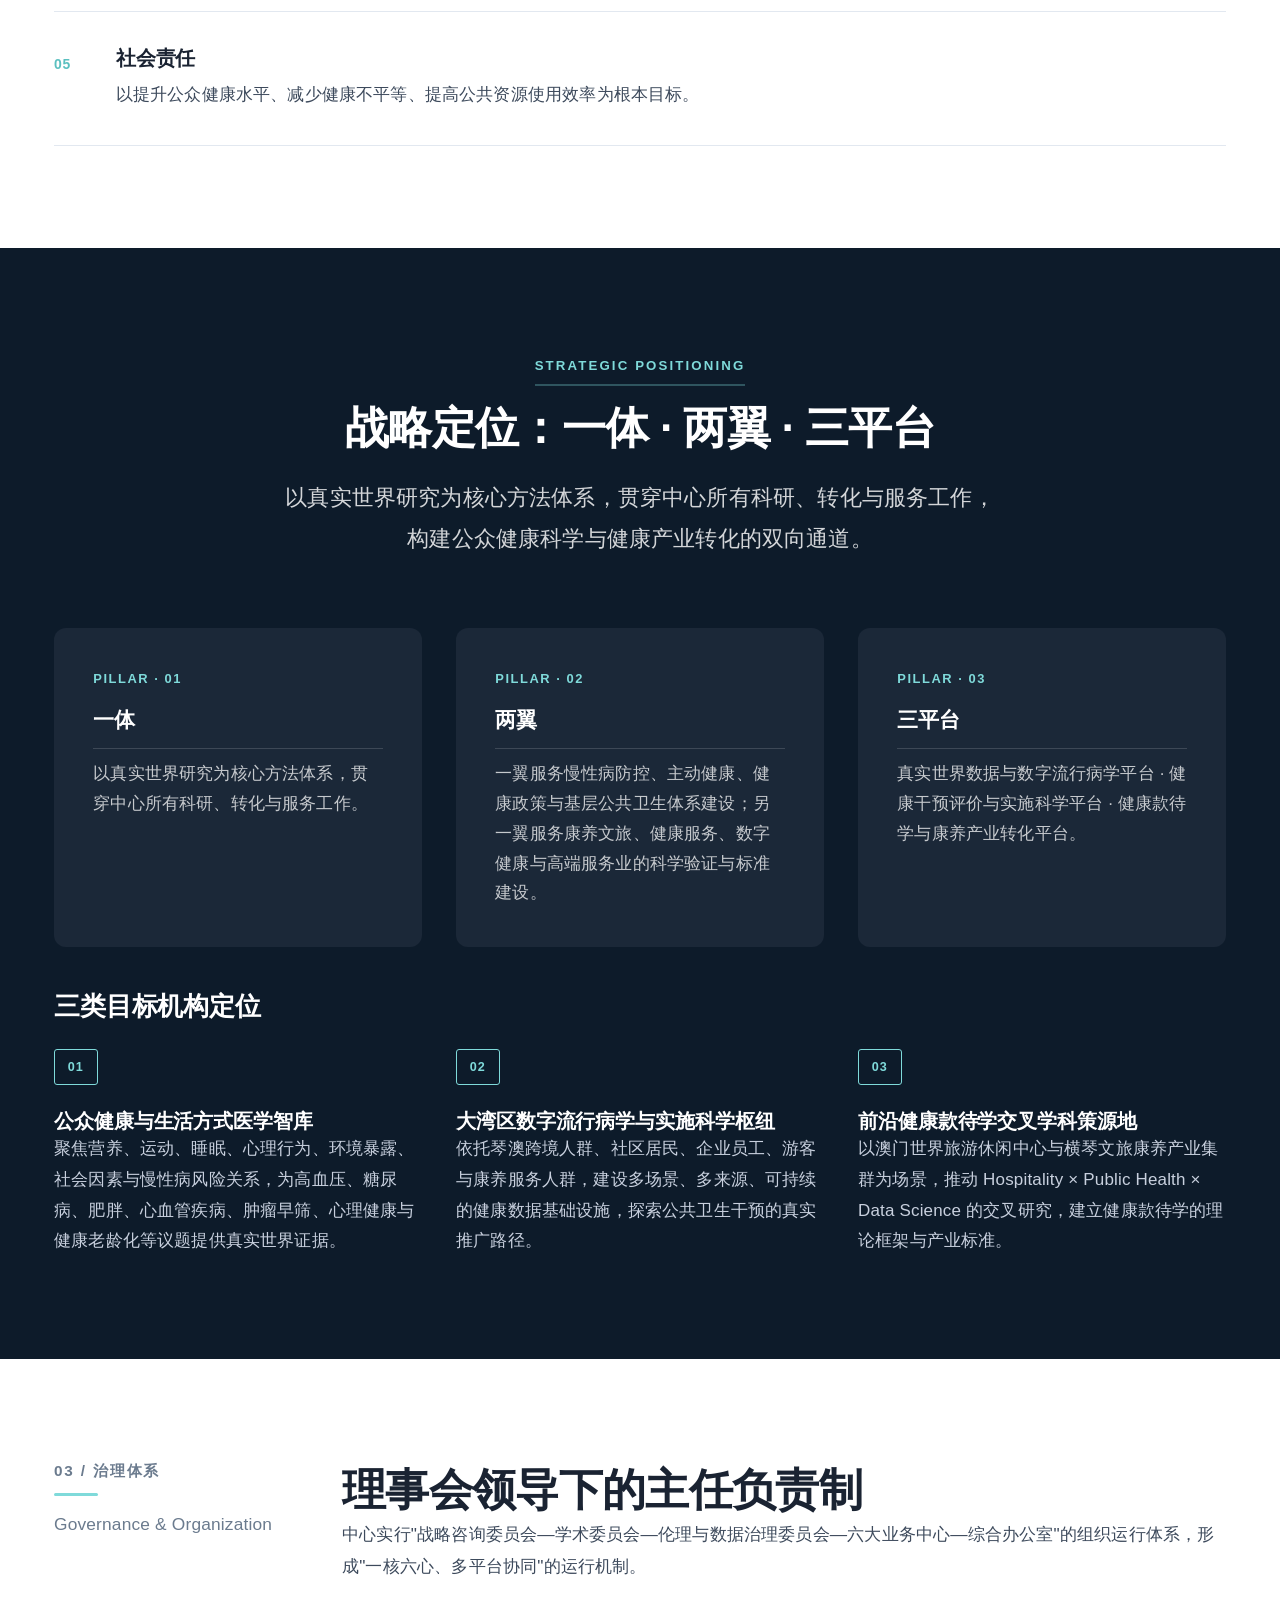
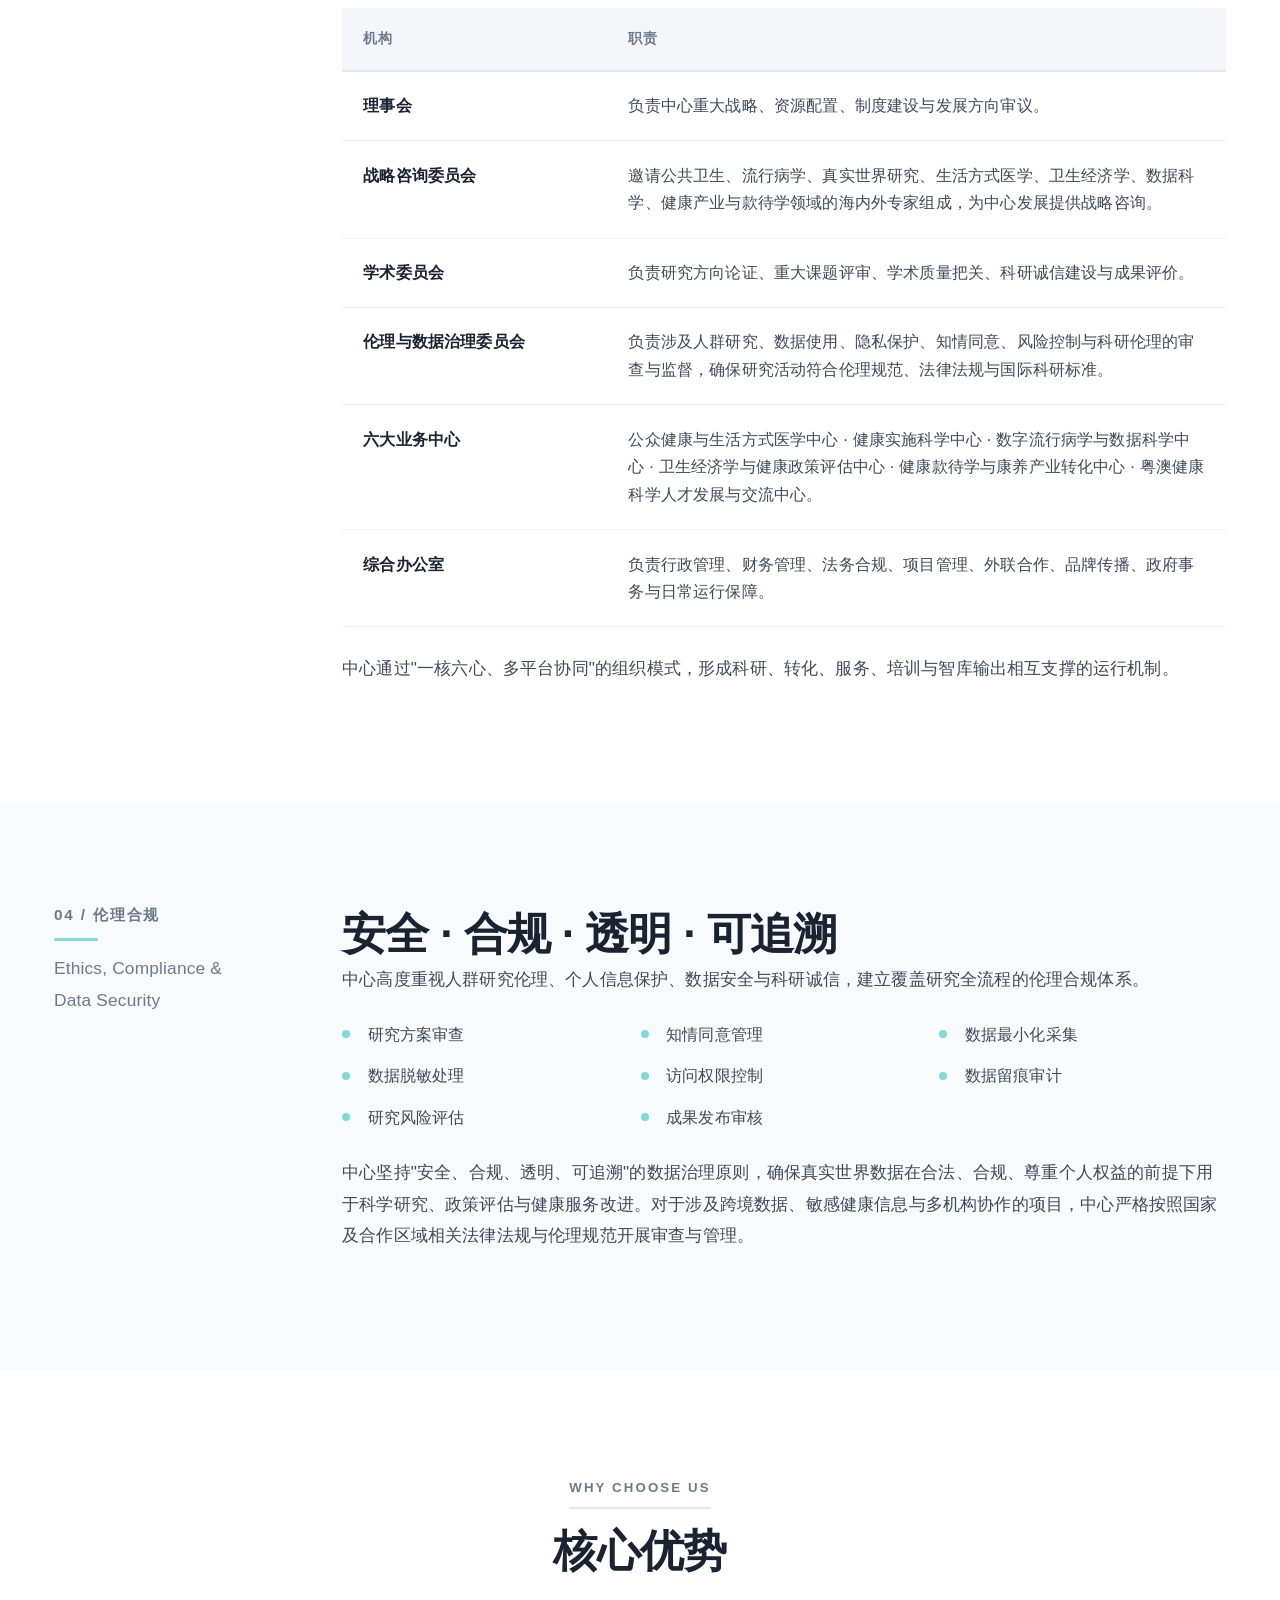
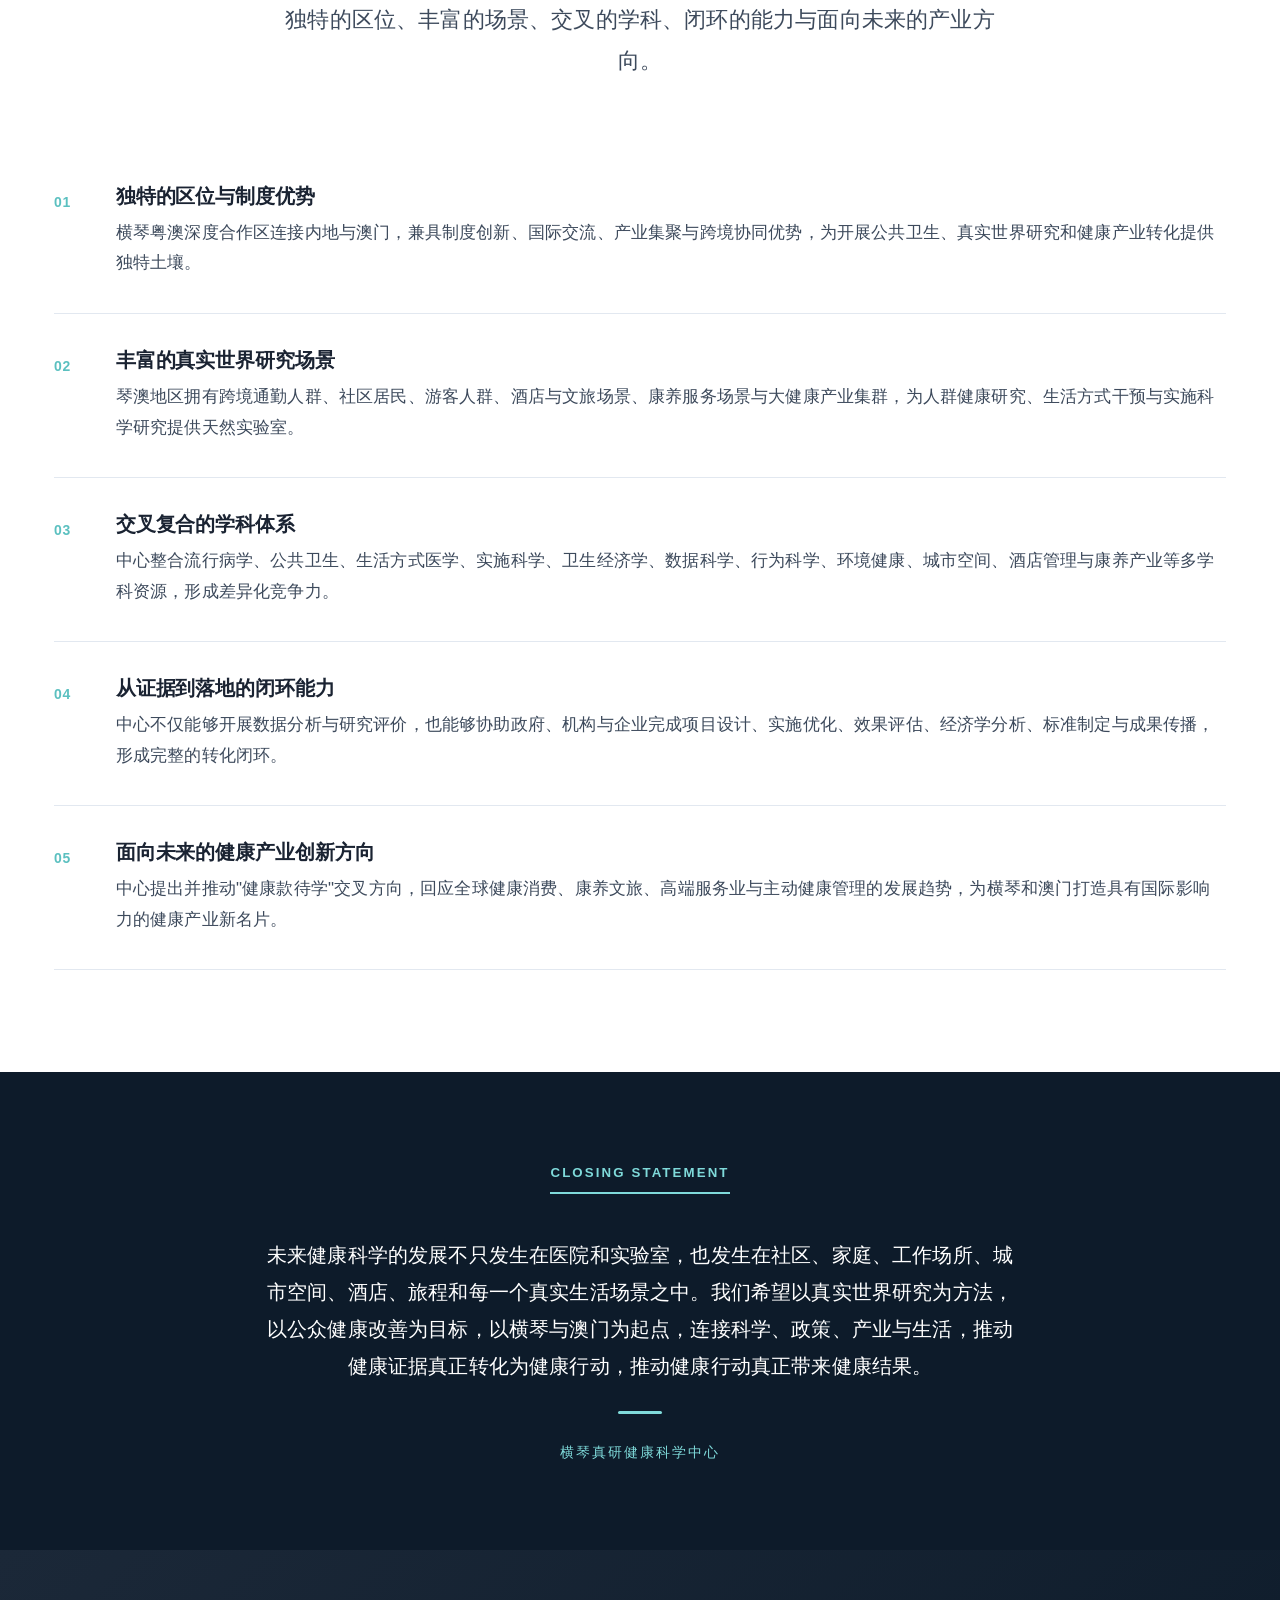
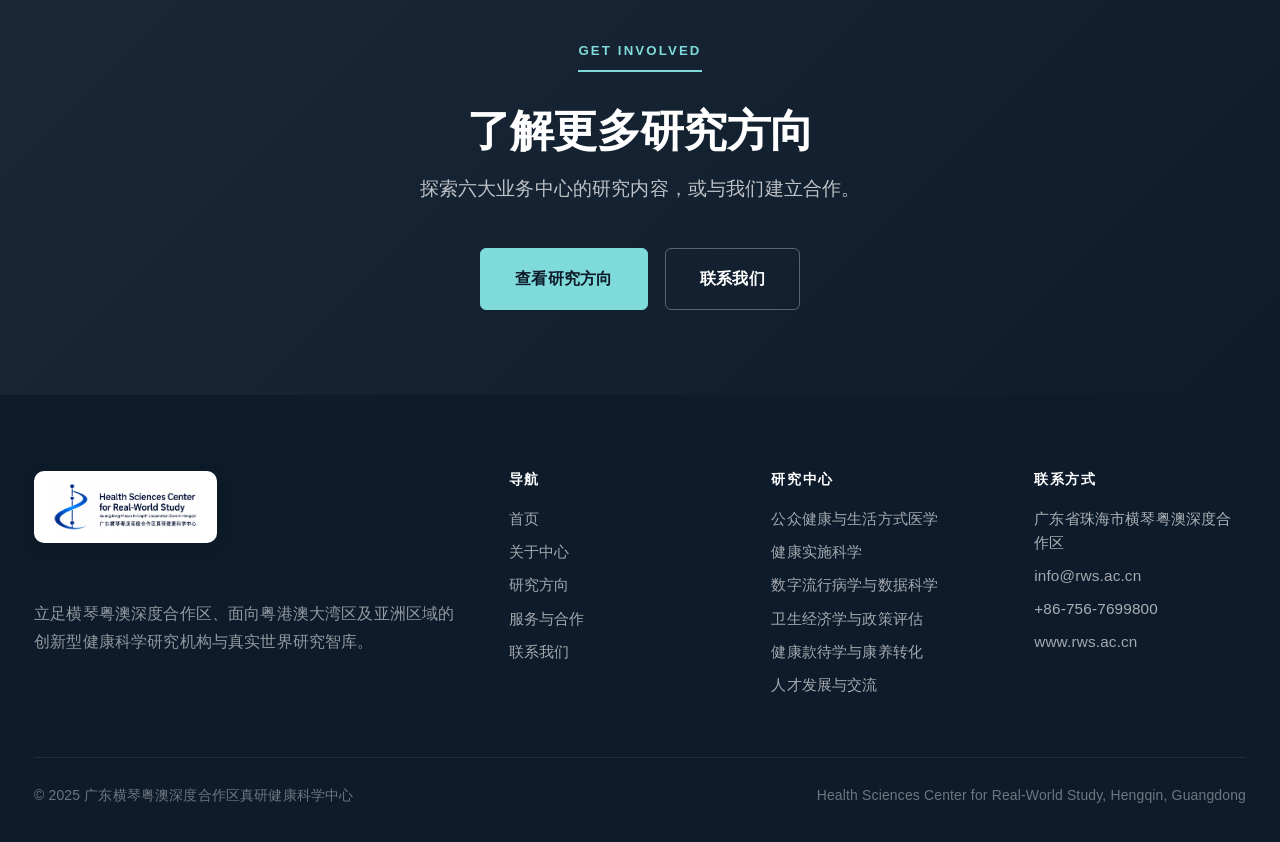
==== commit 6b4faa3e: "Update about.html" ====
--- a/about.html
+++ b/about.html
@@ -7,12 +7,32 @@
     <meta name="description" content="广东横琴粤澳深度合作区真研健康科学中心 — 机构简介、愿景使命、战略定位、治理体系与核心优势。">
     <link rel="icon" href="img/logo.png" type="image/png">
 
-    <!-- Google Fonts: Inter + Noto Sans SC + Noto Serif SC -->
-    <link rel="preconnect" href="https://fonts.googleapis.com">
-    <link rel="preconnect" href="https://fonts.gstatic.com" crossorigin>
-    <link href="https://fonts.googleapis.com/css2?family=Inter:wght@400;500;600;700;800&family=Noto+Sans+SC:wght@400;500;700;900&family=Noto+Serif+SC:wght@400;500;600;700&display=swap" rel="stylesheet">
-
     <link rel="stylesheet" href="styles.css">
+
+    <!-- =====================================================
+         Global Font Override
+         全站统一使用黑体
+    ===================================================== -->
+    <style>
+        :root {
+            --font-heiti: SimHei, "黑体", "Heiti SC", "STHeiti", "Microsoft YaHei", "PingFang SC", sans-serif;
+        }
+
+        html,
+        body,
+        *,
+        *::before,
+        *::after {
+            font-family: var(--font-heiti) !important;
+        }
+
+        button,
+        input,
+        textarea,
+        select {
+            font: inherit;
+        }
+    </style>
 </head>
 <body>
 
@@ -48,7 +68,7 @@
             <li>关于中心</li>
         </ul>
         <span class="eyebrow">About the Center</span>
-        <h1>关于<color:#7fdada;">真研</em>健康科学中心</h1>
+        <h1>关于<em style="font-style:italic; color:#7fdada;">真研</em>健康科学中心</h1>
         <p>立足横琴粤澳深度合作区，连接粤港澳大湾区与亚洲区域的创新型健康科学研究机构与真实世界研究智库。我们以真实世界证据，缩短"科学证据"与"真实改变"之间的距离。</p>
     </div>
 </section>
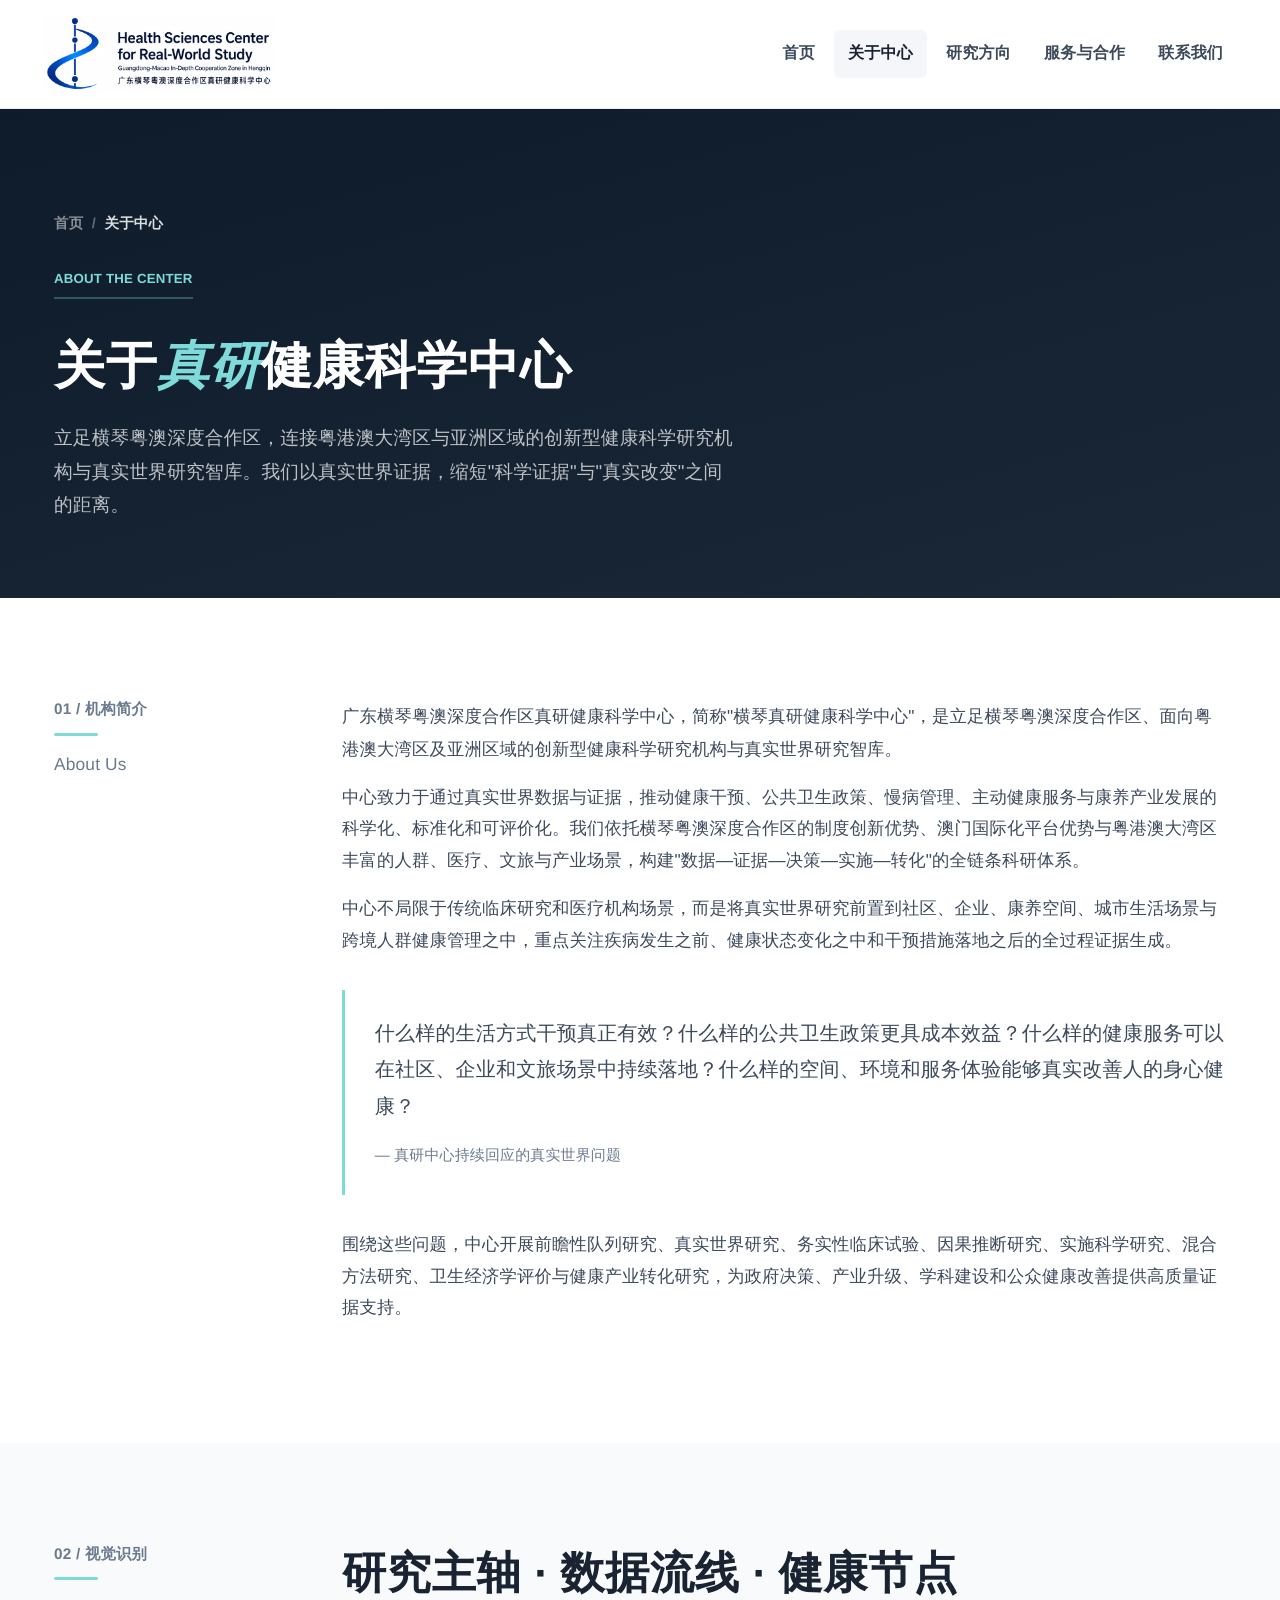
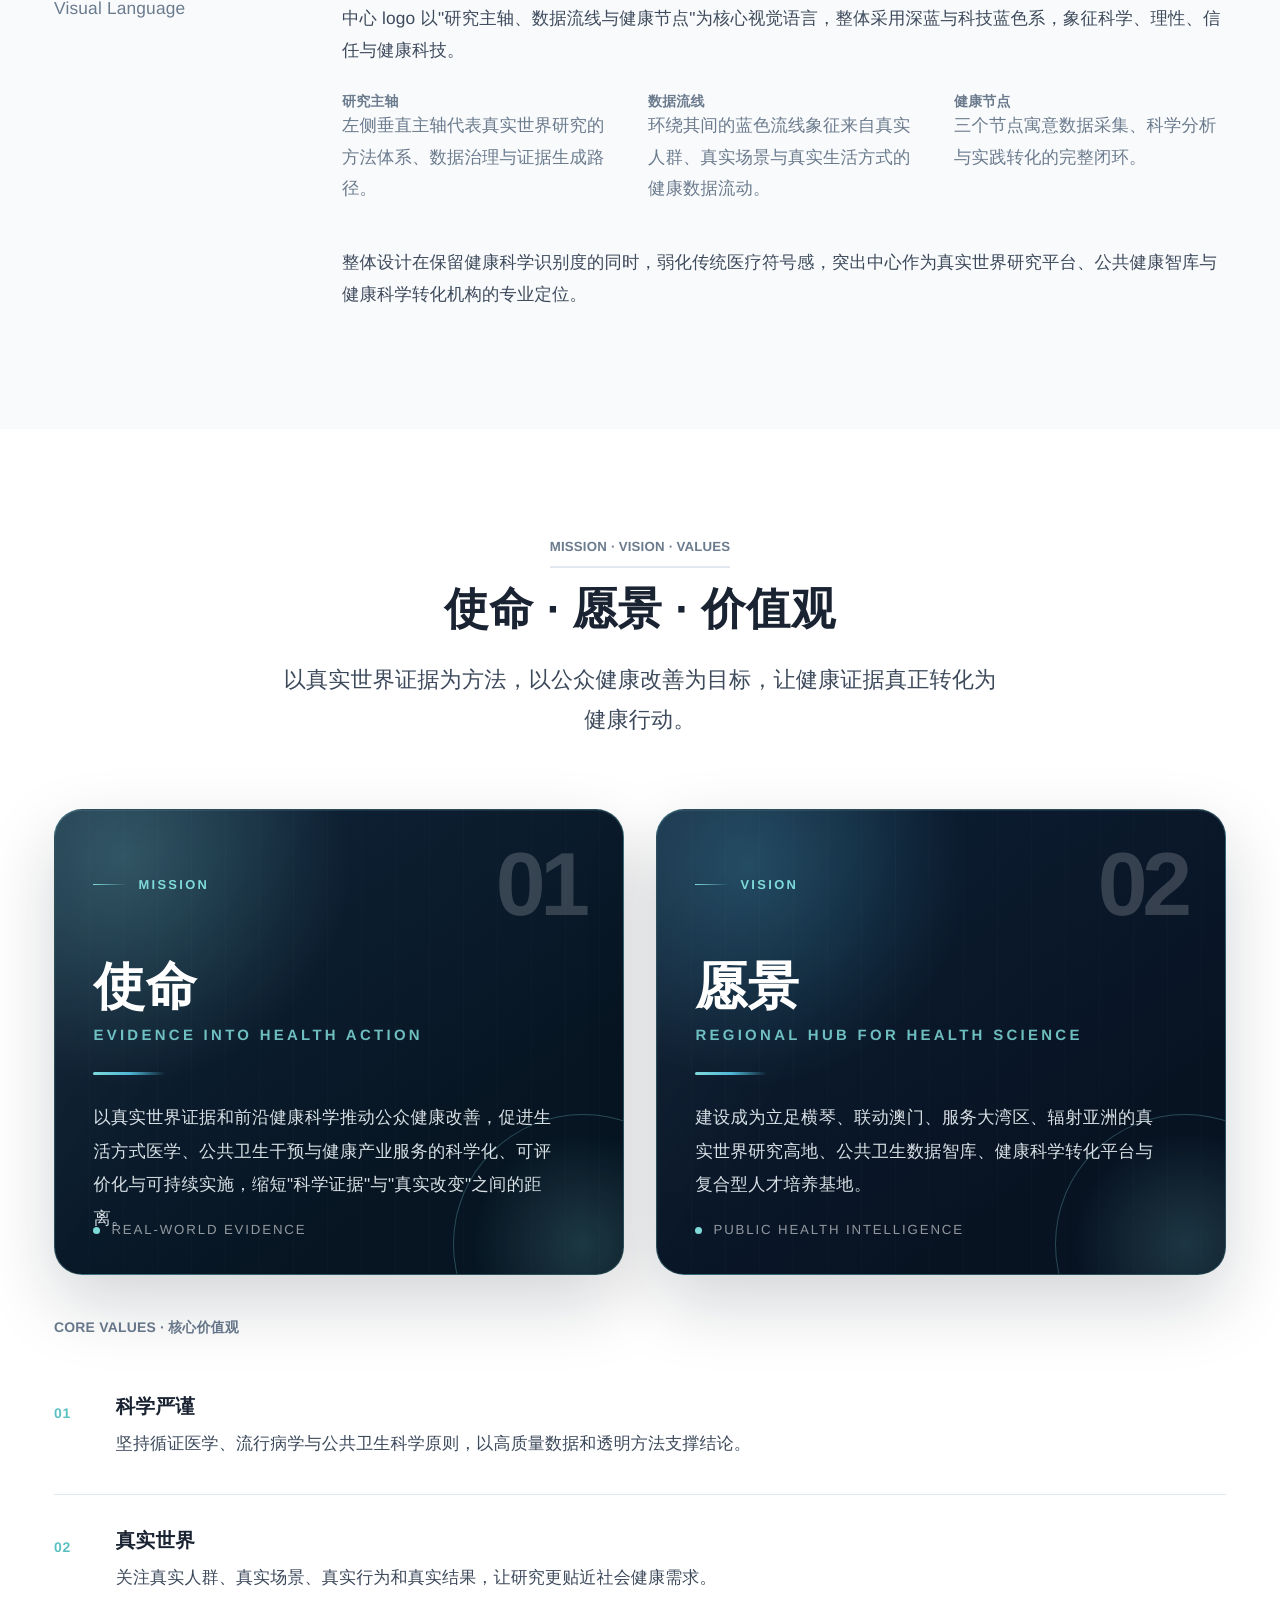
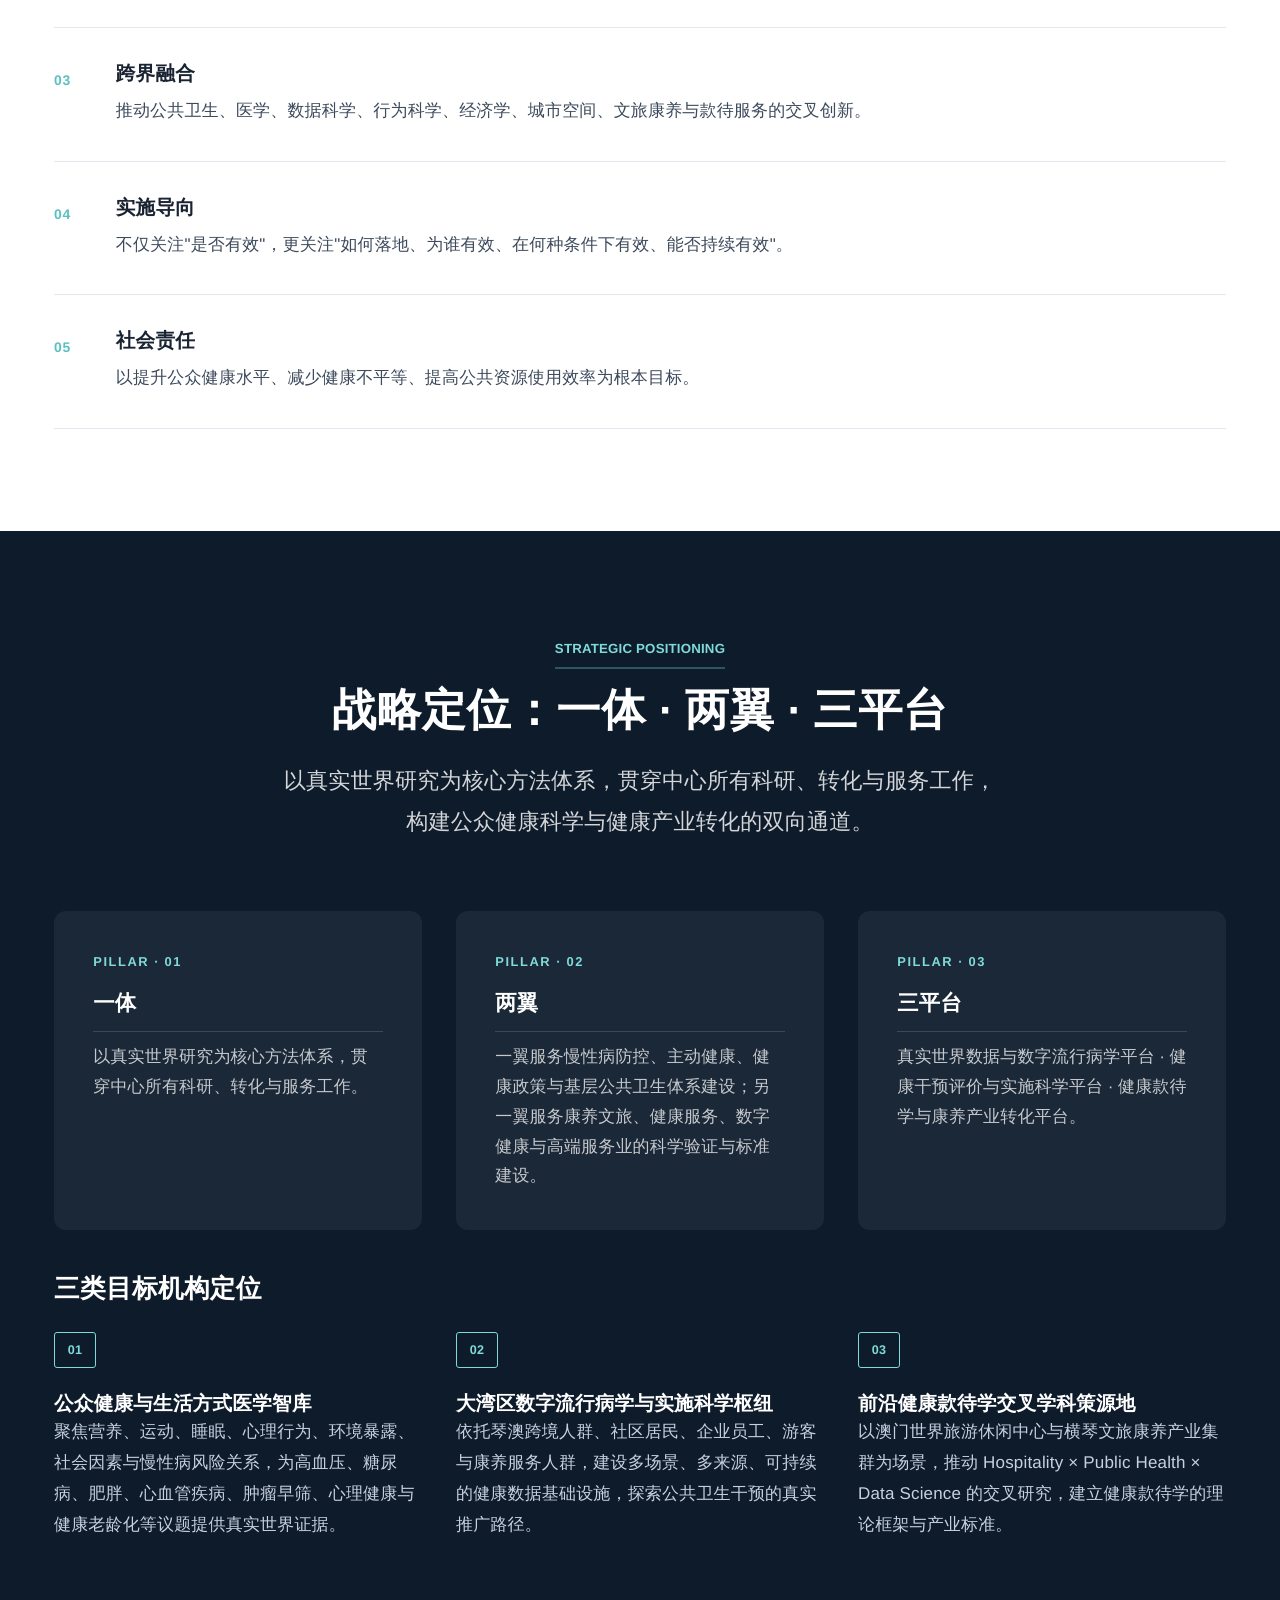
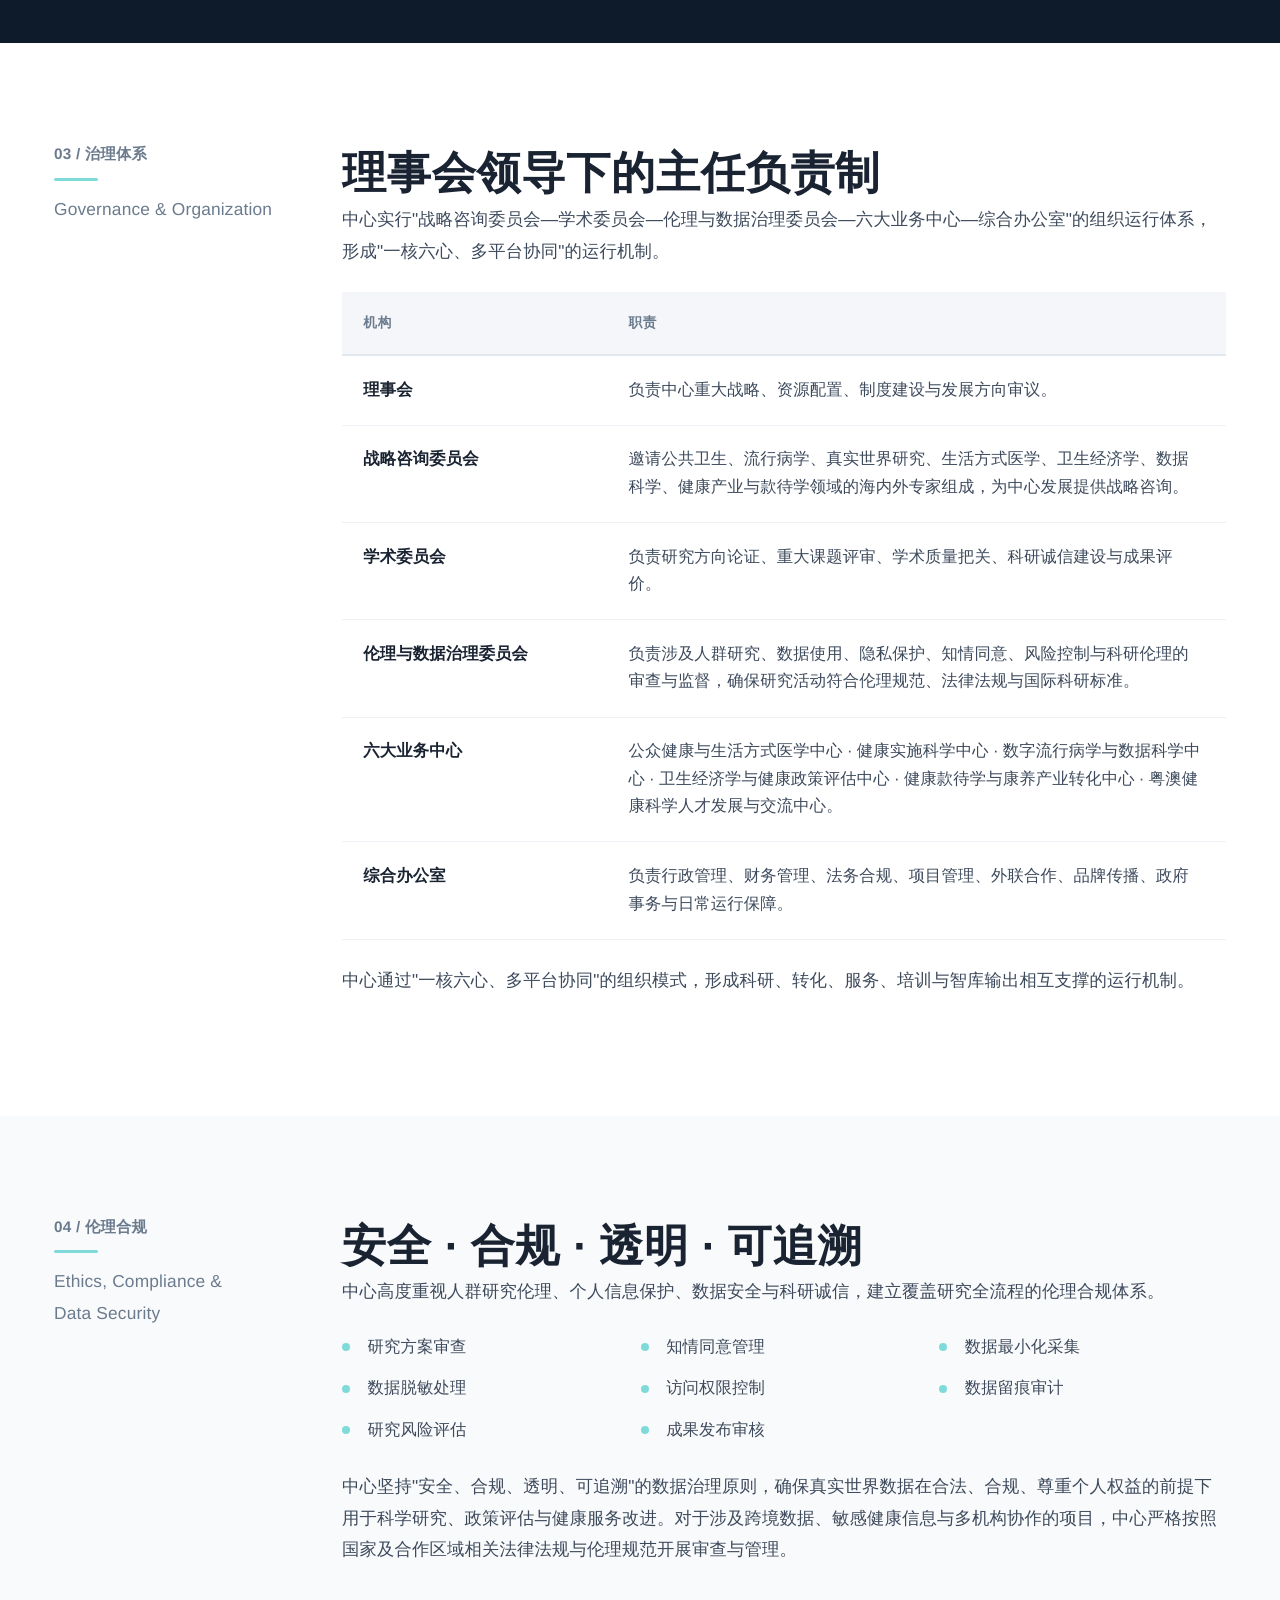
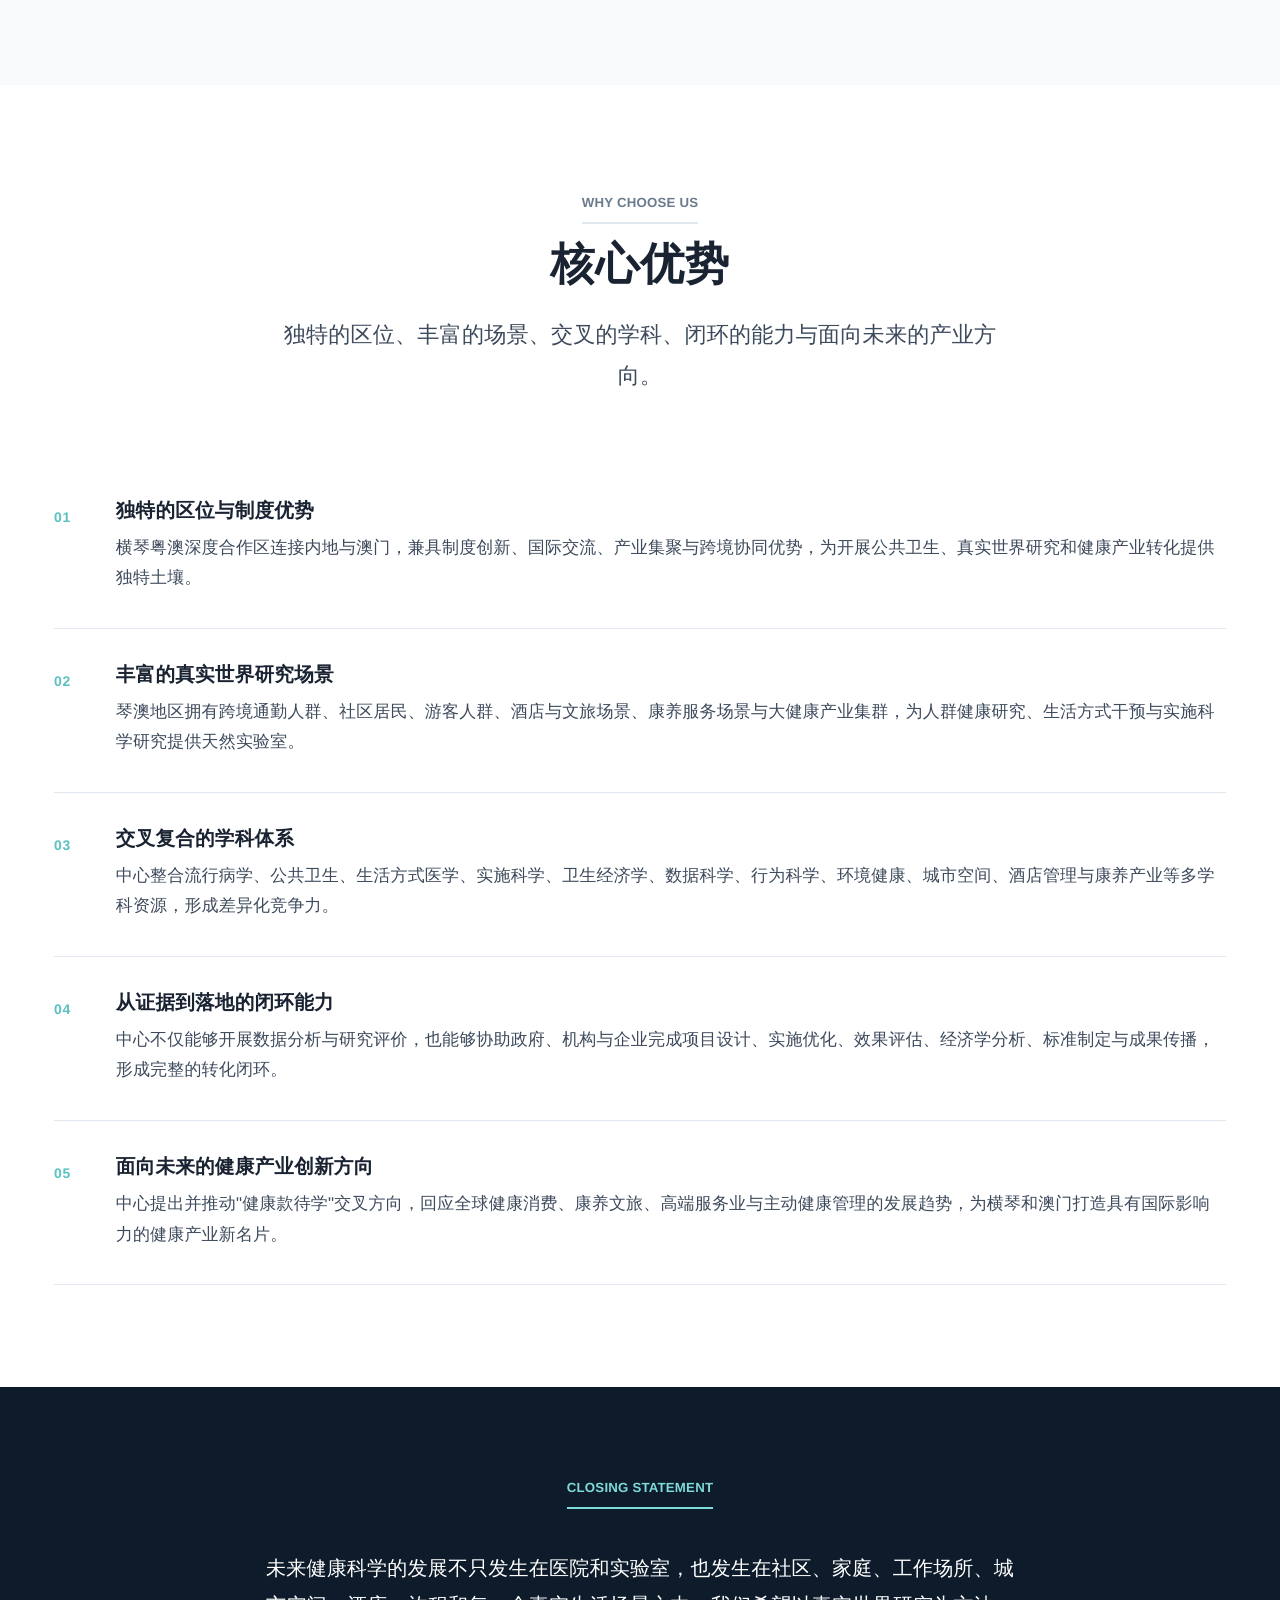
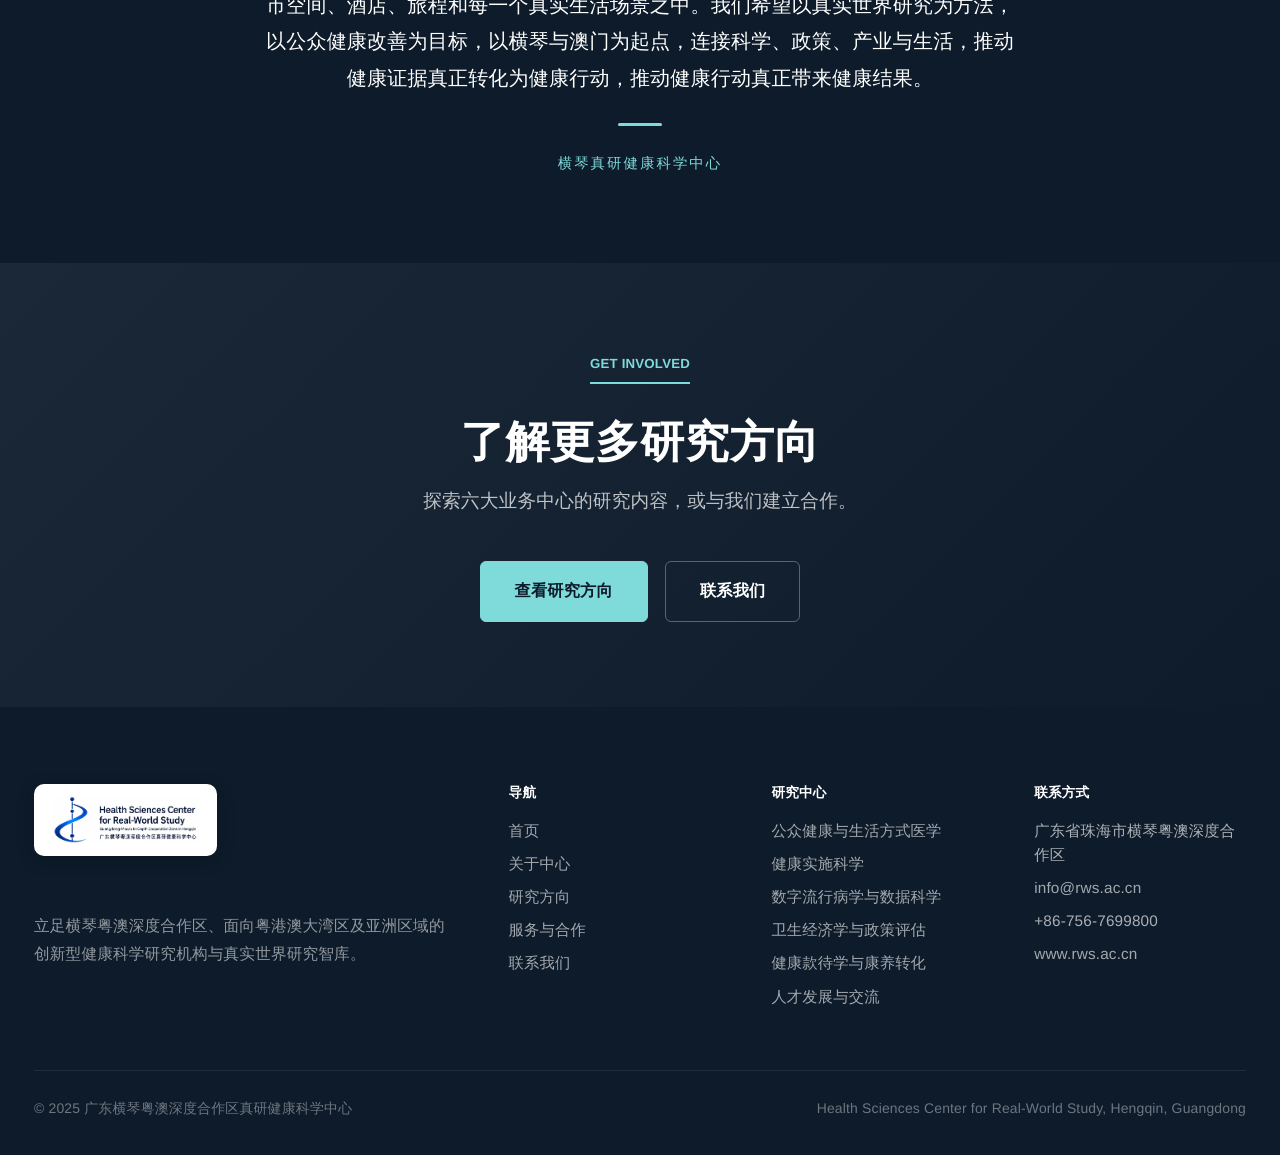
==== commit 2e55e079: "Update about.html" ====
--- a/about.html
+++ b/about.html
@@ -10,20 +10,81 @@
     <link rel="stylesheet" href="styles.css">
 
     <!-- =====================================================
-         Global Font Override
-         全站统一使用黑体
+         Global Font & Mission / Vision Enhancement
+         字体系统与使命愿景板块优化
     ===================================================== -->
     <style>
         :root {
-            --font-heiti: SimHei, "黑体", "Heiti SC", "STHeiti", "Microsoft YaHei", "PingFang SC", sans-serif;
+            /*
+             * 字体策略：
+             * 1. 英文与数字：采用科研机构官网常见的现代无衬线字体栈。
+             * 2. 中文：优先使用黑体体系，保证稳重、清晰、正式。
+             */
+            --font-latin: "Aptos", "IBM Plex Sans", "Inter", "Segoe UI", "Helvetica Neue", Arial, sans-serif;
+            --font-cn-heiti: SimHei, "黑体", "Heiti SC", "STHeiti", "Microsoft YaHei", "PingFang SC", sans-serif;
+            --font-main: var(--font-latin), var(--font-cn-heiti);
+
+            --zy-accent: #7fdada;
+            --zy-accent-2: #4fb8d7;
+            --zy-ink: #102033;
+            --zy-ink-deep: #0b1524;
+            --zy-card-border: rgba(127, 218, 218, .28);
+            --zy-card-glow: rgba(127, 218, 218, .16);
         }
 
         html,
         body,
-        *,
+        * ,
         *::before,
         *::after {
-            font-family: var(--font-heiti) !important;
+            font-family: var(--font-main) !important;
+            font-kerning: normal;
+            text-rendering: geometricPrecision;
+            -webkit-font-smoothing: antialiased;
+            -moz-osx-font-smoothing: grayscale;
+        }
+
+        body {
+            font-feature-settings: "liga" 1, "kern" 1, "tnum" 0;
+        }
+
+        h1,
+        h2,
+        h3,
+        h4,
+        h5,
+        .nav-menu a,
+        .btn,
+        .tag,
+        .eyebrow,
+        .breadcrumb,
+        .num {
+            font-family: var(--font-main) !important;
+            font-weight: 700;
+            letter-spacing: .015em;
+        }
+
+        .eyebrow,
+        .tag,
+        .num,
+        .breadcrumb,
+        .legal,
+        .footer-grid h5,
+        .mv-kicker,
+        .mv-index,
+        .mv-title-en {
+            font-family: var(--font-latin), var(--font-cn-heiti) !important;
+            font-feature-settings: "liga" 1, "kern" 1, "tnum" 1;
+        }
+
+        p,
+        li,
+        td,
+        th,
+        blockquote,
+        cite {
+            font-family: var(--font-main) !important;
+            line-height: 1.82;
         }
 
         button,
@@ -31,6 +92,219 @@
         textarea,
         select {
             font: inherit;
+        }
+
+        /*
+         * Mission / Vision Section
+         * “使命 / 愿景”板块增强样式
+         */
+        .mv-section {
+            position: relative;
+        }
+
+        .mv-grid {
+            display: grid;
+            grid-template-columns: repeat(2, minmax(0, 1fr));
+            gap: clamp(1.25rem, 2.5vw, 2rem);
+            margin-top: 2.75rem;
+        }
+
+        .mv-card {
+            position: relative;
+            overflow: hidden;
+            min-height: 360px;
+            padding: clamp(1.75rem, 3vw, 2.5rem);
+            border-radius: 28px;
+            border: 1px solid var(--zy-card-border);
+            background:
+                radial-gradient(circle at 16% 8%, rgba(127, 218, 218, .22), transparent 34%),
+                linear-gradient(145deg, rgba(16, 32, 51, .98), rgba(8, 18, 31, .98));
+            box-shadow:
+                0 28px 70px rgba(9, 20, 34, .18),
+                inset 0 1px 0 rgba(255, 255, 255, .08);
+            color: #fff;
+            isolation: isolate;
+            transition:
+                transform .35s ease,
+                box-shadow .35s ease,
+                border-color .35s ease;
+        }
+
+        .mv-card::before {
+            content: "";
+            position: absolute;
+            inset: 0;
+            background:
+                linear-gradient(120deg, rgba(255, 255, 255, .08), transparent 38%),
+                repeating-linear-gradient(
+                    90deg,
+                    rgba(255, 255, 255, .035) 0,
+                    rgba(255, 255, 255, .035) 1px,
+                    transparent 1px,
+                    transparent 34px
+                );
+            opacity: .5;
+            z-index: -2;
+        }
+
+        .mv-card::after {
+            content: "";
+            position: absolute;
+            right: -90px;
+            bottom: -100px;
+            width: 260px;
+            height: 260px;
+            border-radius: 50%;
+            border: 1px solid rgba(127, 218, 218, .28);
+            background:
+                radial-gradient(circle, rgba(127, 218, 218, .18), transparent 62%);
+            z-index: -1;
+        }
+
+        .mv-card:hover {
+            transform: translateY(-6px);
+            border-color: rgba(127, 218, 218, .55);
+            box-shadow:
+                0 34px 90px rgba(9, 20, 34, .28),
+                0 0 0 1px rgba(127, 218, 218, .08),
+                inset 0 1px 0 rgba(255, 255, 255, .1);
+        }
+
+        .mv-card--mission {
+            background:
+                radial-gradient(circle at 12% 10%, rgba(127, 218, 218, .26), transparent 35%),
+                linear-gradient(145deg, #10243a, #071522 72%);
+        }
+
+        .mv-card--vision {
+            background:
+                radial-gradient(circle at 16% 12%, rgba(79, 184, 215, .28), transparent 35%),
+                linear-gradient(145deg, #0d1f35, #081322 74%);
+        }
+
+        .mv-topline {
+            display: flex;
+            align-items: center;
+            justify-content: space-between;
+            gap: 1rem;
+            margin-bottom: 2.25rem;
+        }
+
+        .mv-kicker {
+            display: inline-flex;
+            align-items: center;
+            gap: .65rem;
+            color: var(--zy-accent);
+            font-size: .76rem;
+            font-weight: 800;
+            letter-spacing: .18em;
+            text-transform: uppercase;
+        }
+
+        .mv-kicker::before {
+            content: "";
+            width: 34px;
+            height: 1px;
+            background: linear-gradient(90deg, var(--zy-accent), transparent);
+        }
+
+        .mv-index {
+            color: rgba(255, 255, 255, .18);
+            font-size: clamp(2.8rem, 7vw, 5.5rem);
+            font-weight: 800;
+            line-height: .8;
+            letter-spacing: -.06em;
+        }
+
+        .mv-title {
+            margin: 0;
+            color: #fff;
+            font-size: clamp(2rem, 4vw, 3.4rem);
+            line-height: 1.08;
+            letter-spacing: .02em;
+        }
+
+        .mv-title-en {
+            display: block;
+            margin-top: .85rem;
+            color: rgba(127, 218, 218, .86);
+            font-size: .88rem;
+            font-weight: 800;
+            letter-spacing: .22em;
+            text-transform: uppercase;
+        }
+
+        .mv-line {
+            width: 72px;
+            height: 3px;
+            margin: 1.6rem 0 1.55rem;
+            border-radius: 999px;
+            background: linear-gradient(90deg, var(--zy-accent), var(--zy-accent-2), transparent);
+        }
+
+        .mv-card p {
+            max-width: 95%;
+            margin: 0;
+            color: rgba(238, 246, 250, .9);
+            font-size: clamp(1rem, 1.35vw, 1.12rem);
+            line-height: 1.95;
+            letter-spacing: .02em;
+        }
+
+        .mv-footnote {
+            position: absolute;
+            left: clamp(1.75rem, 3vw, 2.5rem);
+            bottom: clamp(1.4rem, 2.5vw, 2rem);
+            display: inline-flex;
+            align-items: center;
+            gap: .65rem;
+            color: rgba(255, 255, 255, .56);
+            font-size: .78rem;
+            letter-spacing: .14em;
+            text-transform: uppercase;
+        }
+
+        .mv-footnote::before {
+            content: "";
+            width: 7px;
+            height: 7px;
+            border-radius: 999px;
+            background: var(--zy-accent);
+            box-shadow: 0 0 18px var(--zy-card-glow);
+        }
+
+        @media (max-width: 860px) {
+            .mv-grid {
+                grid-template-columns: 1fr;
+            }
+
+            .mv-card {
+                min-height: 320px;
+            }
+
+            .mv-card p {
+                max-width: 100%;
+            }
+        }
+
+        @media (max-width: 560px) {
+            .mv-card {
+                border-radius: 22px;
+                padding: 1.5rem;
+            }
+
+            .mv-topline {
+                margin-bottom: 1.65rem;
+            }
+
+            .mv-index {
+                font-size: 3.25rem;
+            }
+
+            .mv-footnote {
+                position: static;
+                margin-top: 1.5rem;
+            }
         }
     </style>
 </head>
@@ -149,7 +423,7 @@
 <!-- =====================================================
      Section: Mission · Vision · Values
 ===================================================== -->
-<section class="section">
+<section class="section mv-section">
     <div class="container">
         <div class="section-head">
             <span class="eyebrow">Mission · Vision · Values</span>
@@ -157,17 +431,38 @@
             <p class="lead">以真实世界证据为方法，以公众健康改善为目标，让健康证据真正转化为健康行动。</p>
         </div>
 
-        <div class="grid grid--2">
-            <div class="feature-card">
-                <span class="tag tag--accent" style="border-color:#7fdada; color:#7fdada;">MISSION</span>
-                <h3 style="margin-top:1rem;">使命</h3>
-                <p>以真实世界证据和前沿健康科学推动公众健康改善，促进生活方式医学、公共卫生干预与健康产业服务的科学化、可评价化与可持续实施，缩短"科学证据"与"真实改变"之间的距离。</p>
-            </div>
-            <div class="feature-card" style="background:var(--ink-800);">
-                <span class="tag tag--accent" style="border-color:#7fdada; color:#7fdada;">VISION</span>
-                <h3 style="margin-top:1rem;">愿景</h3>
-                <p>建设成为立足横琴、联动澳门、服务大湾区、辐射亚洲的真实世界研究高地、公共卫生数据智库、健康科学转化平台与复合型人才培养基地。</p>
-            </div>
+        <div class="mv-grid">
+            <article class="mv-card mv-card--mission">
+                <div class="mv-topline">
+                    <span class="mv-kicker">Mission</span>
+                    <span class="mv-index">01</span>
+                </div>
+                <h3 class="mv-title">
+                    使命
+                    <span class="mv-title-en">Evidence into Health Action</span>
+                </h3>
+                <div class="mv-line"></div>
+                <p>
+                    以真实世界证据和前沿健康科学推动公众健康改善，促进生活方式医学、公共卫生干预与健康产业服务的科学化、可评价化与可持续实施，缩短"科学证据"与"真实改变"之间的距离。
+                </p>
+                <span class="mv-footnote">Real-World Evidence</span>
+            </article>
+
+            <article class="mv-card mv-card--vision">
+                <div class="mv-topline">
+                    <span class="mv-kicker">Vision</span>
+                    <span class="mv-index">02</span>
+                </div>
+                <h3 class="mv-title">
+                    愿景
+                    <span class="mv-title-en">Regional Hub for Health Science</span>
+                </h3>
+                <div class="mv-line"></div>
+                <p>
+                    建设成为立足横琴、联动澳门、服务大湾区、辐射亚洲的真实世界研究高地、公共卫生数据智库、健康科学转化平台与复合型人才培养基地。
+                </p>
+                <span class="mv-footnote">Public Health Intelligence</span>
+            </article>
         </div>
 
         <div class="mt-4">
@@ -498,7 +793,7 @@
         });
     }, { threshold: 0.12 });
 
-    document.querySelectorAll('.section, .card, .center-card').forEach(el => {
+    document.querySelectorAll('.section, .card, .center-card, .mv-card').forEach(el => {
         el.classList.add('reveal');
         io.observe(el);
     });
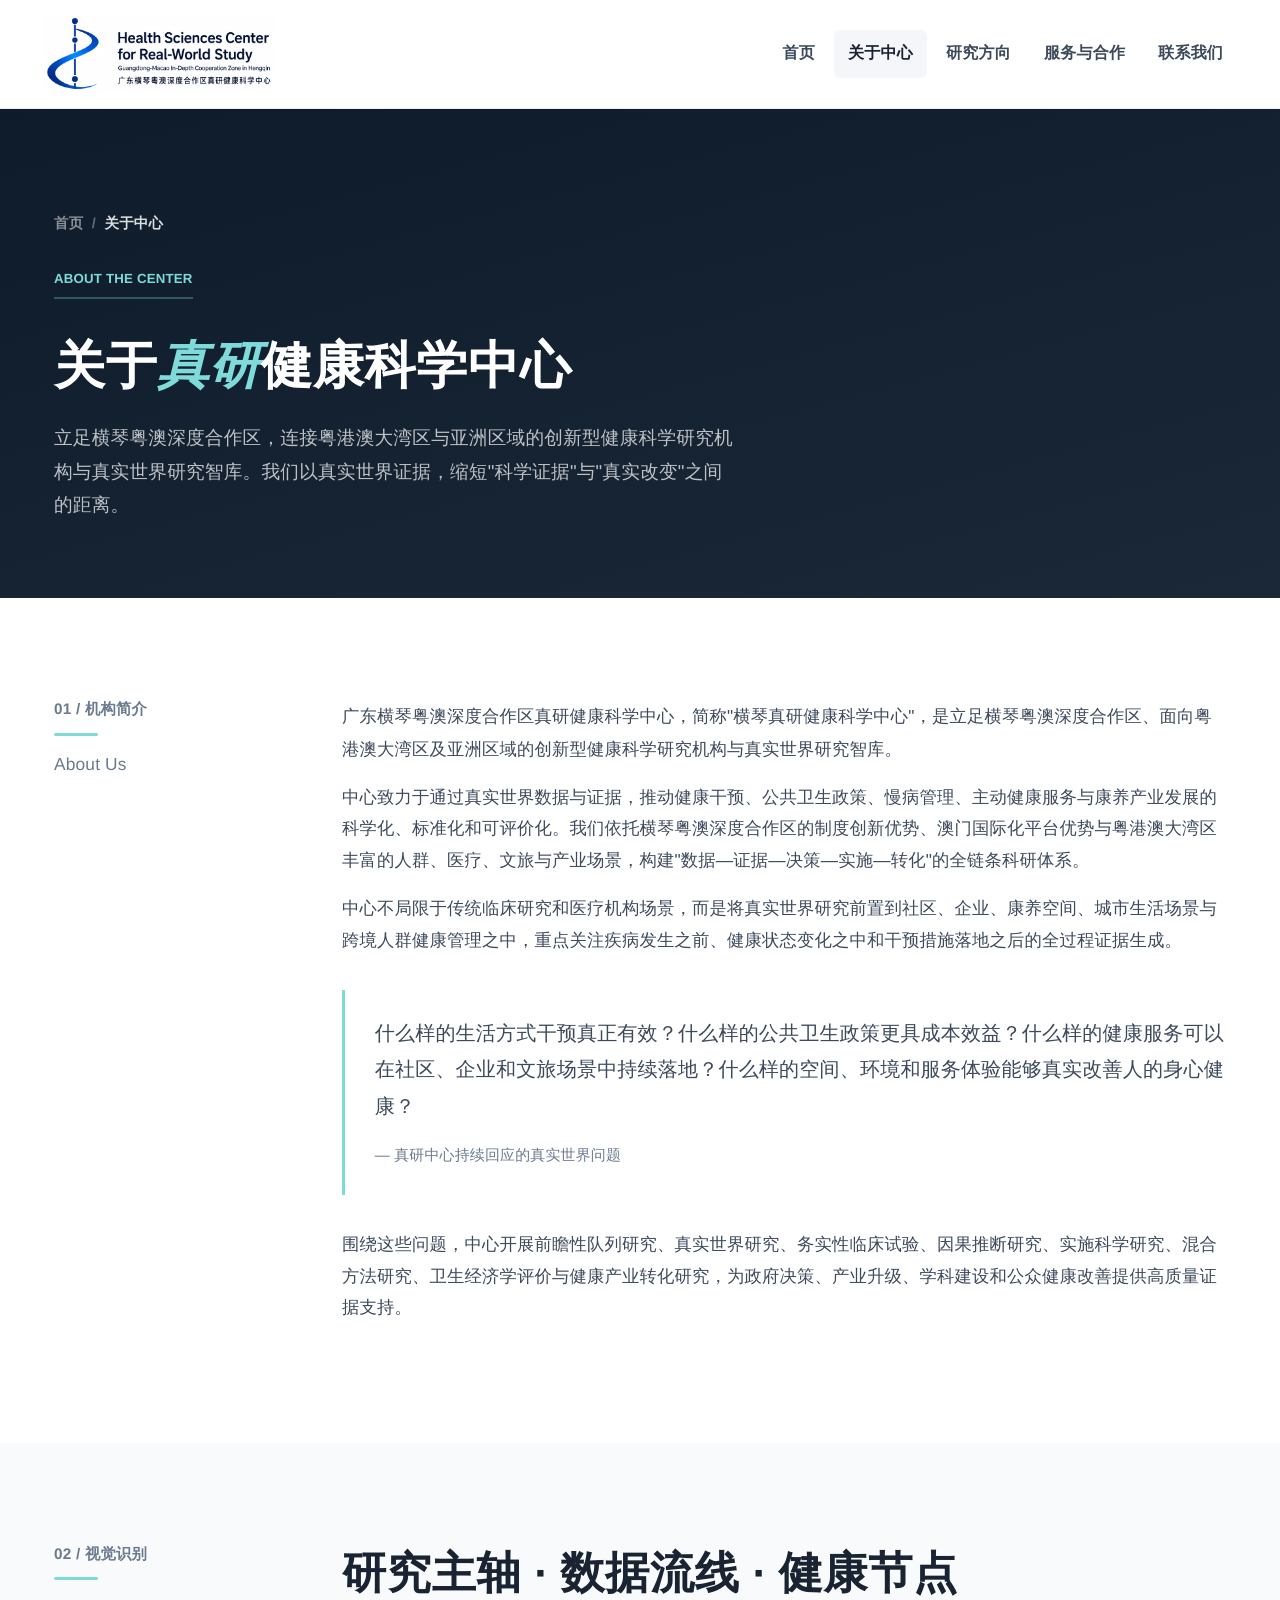
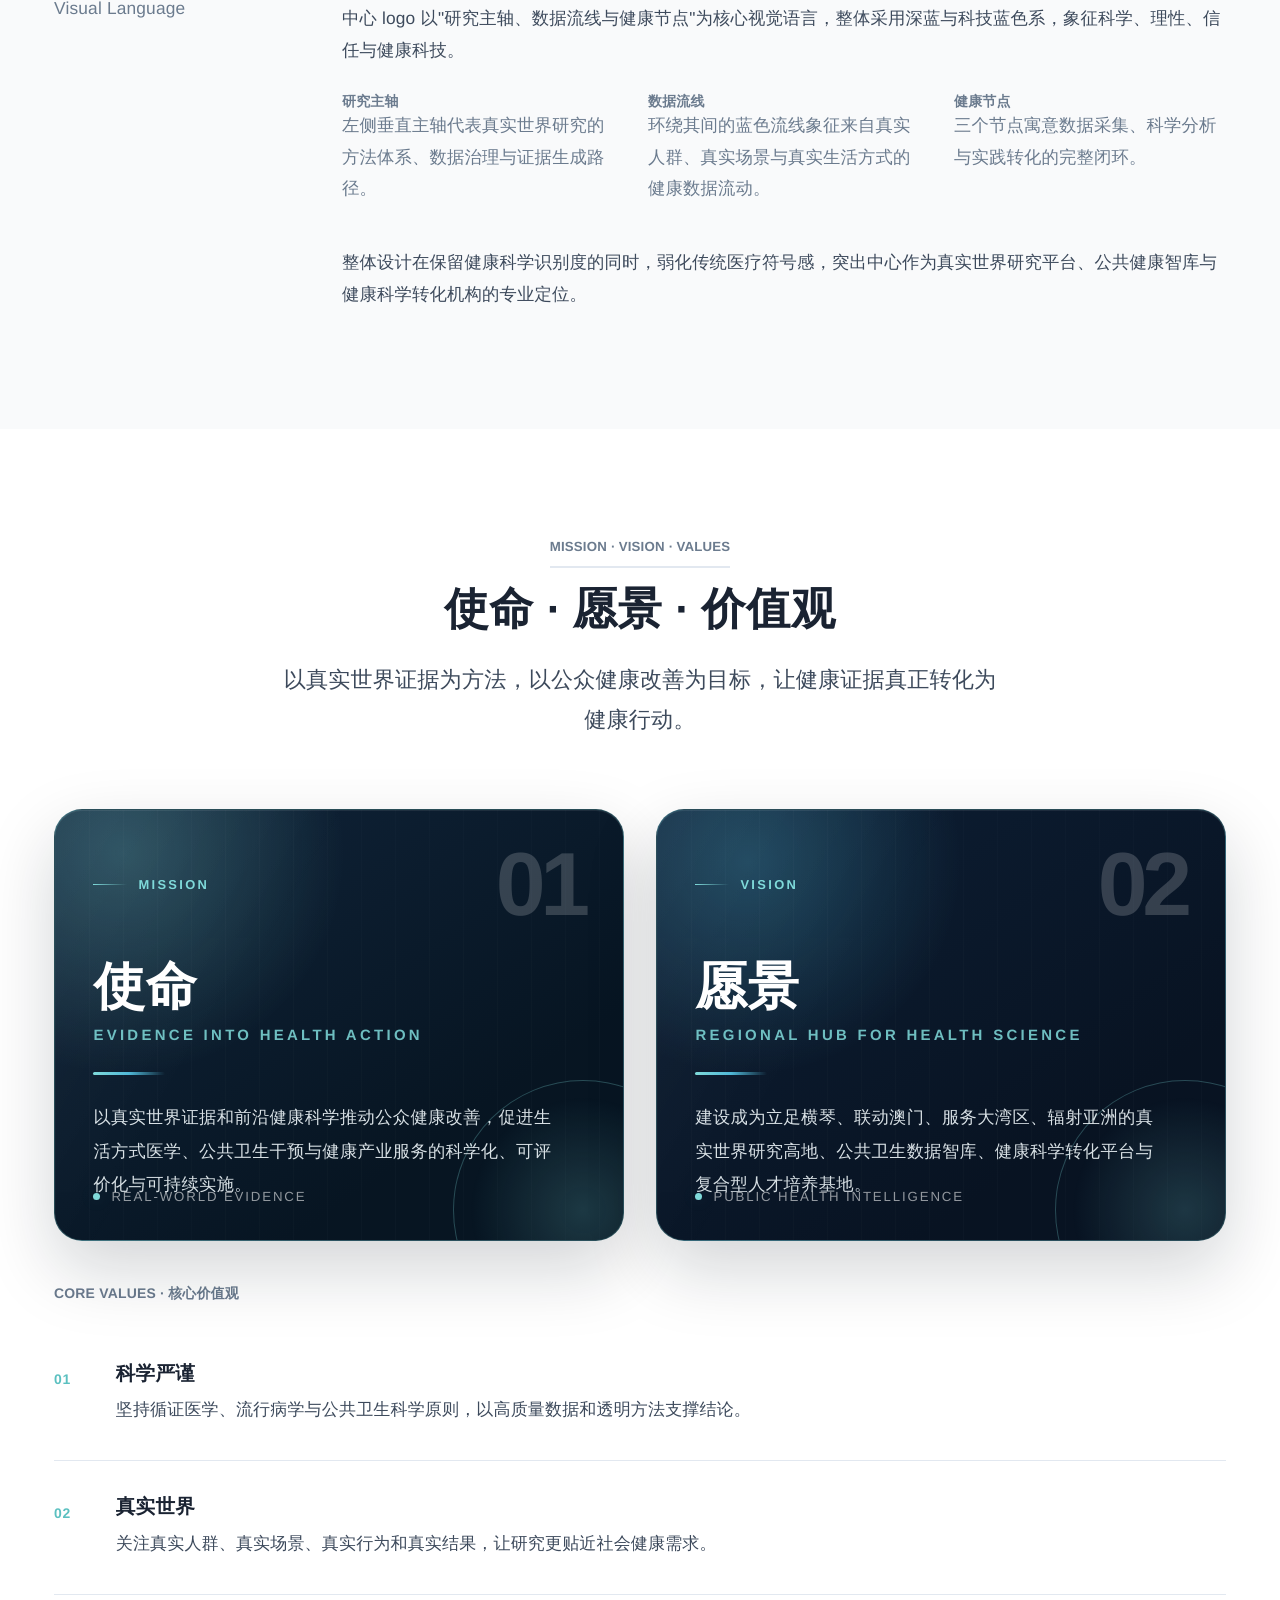
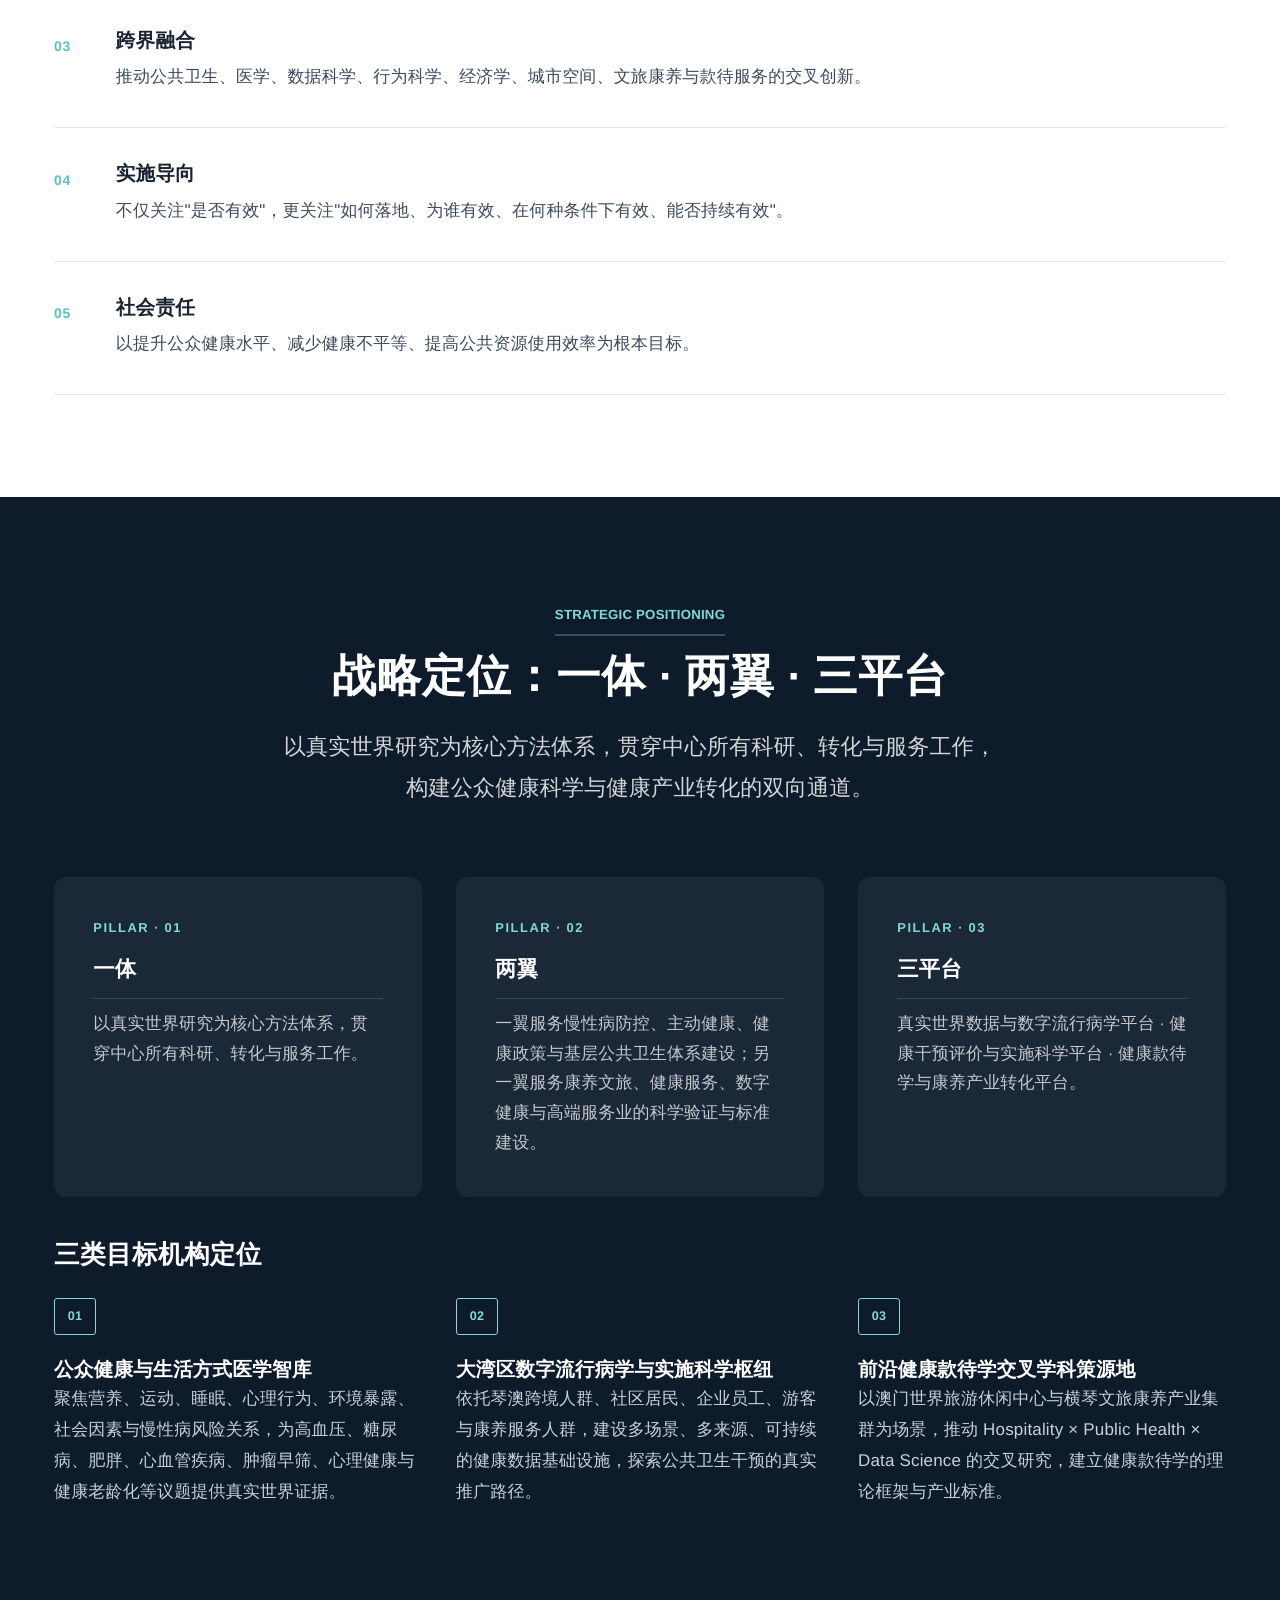
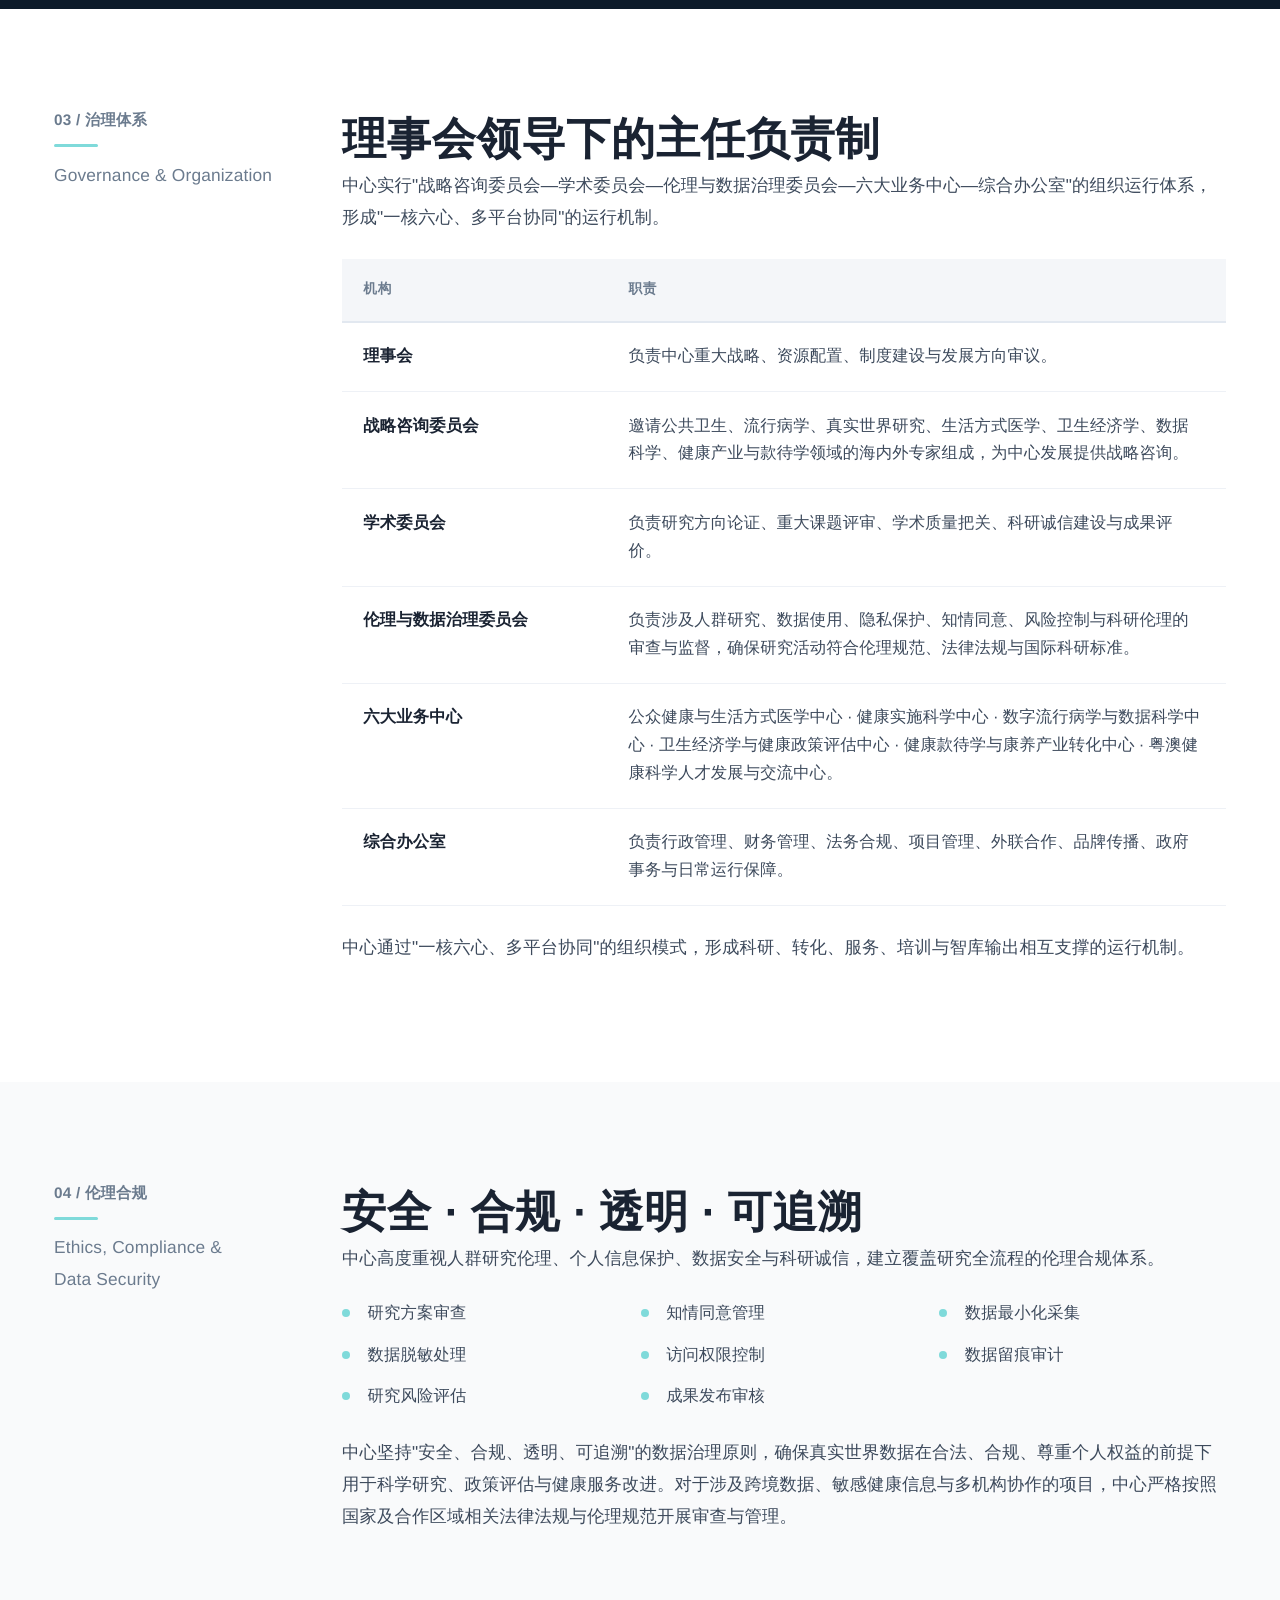
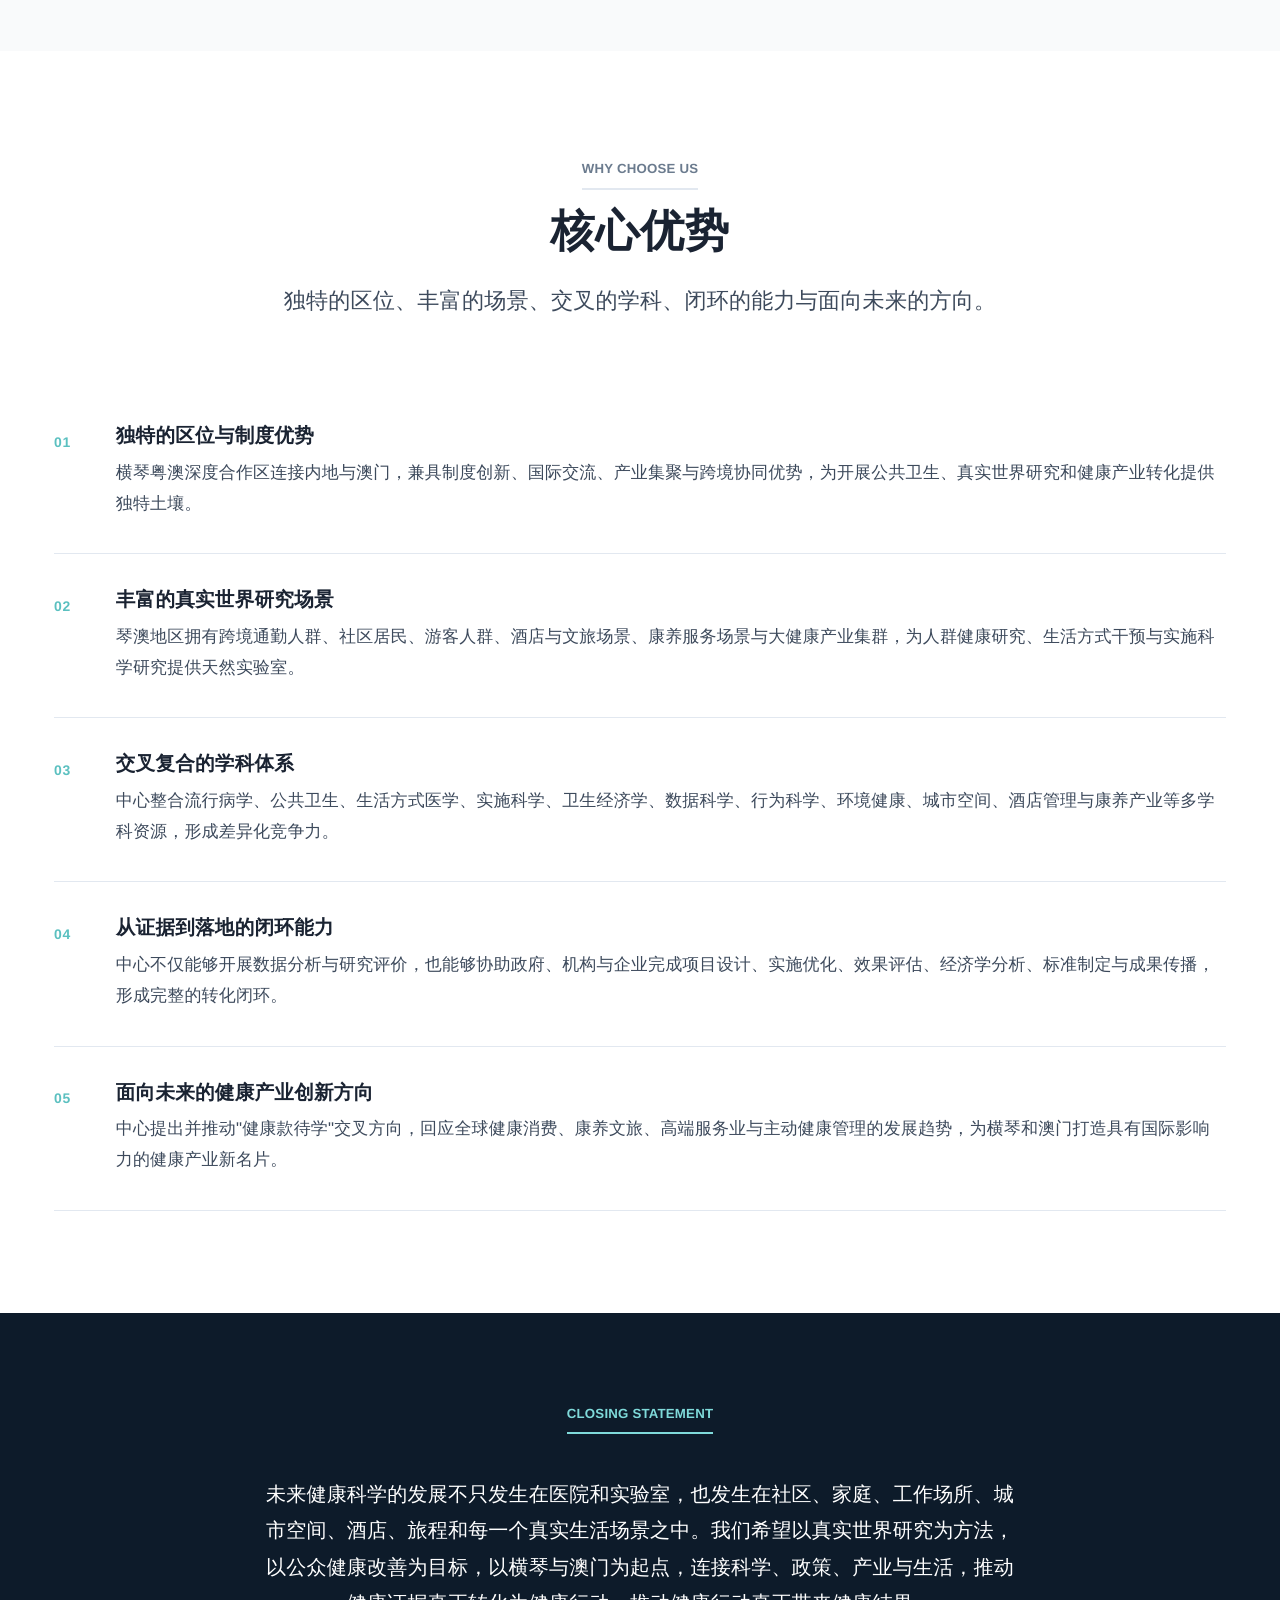
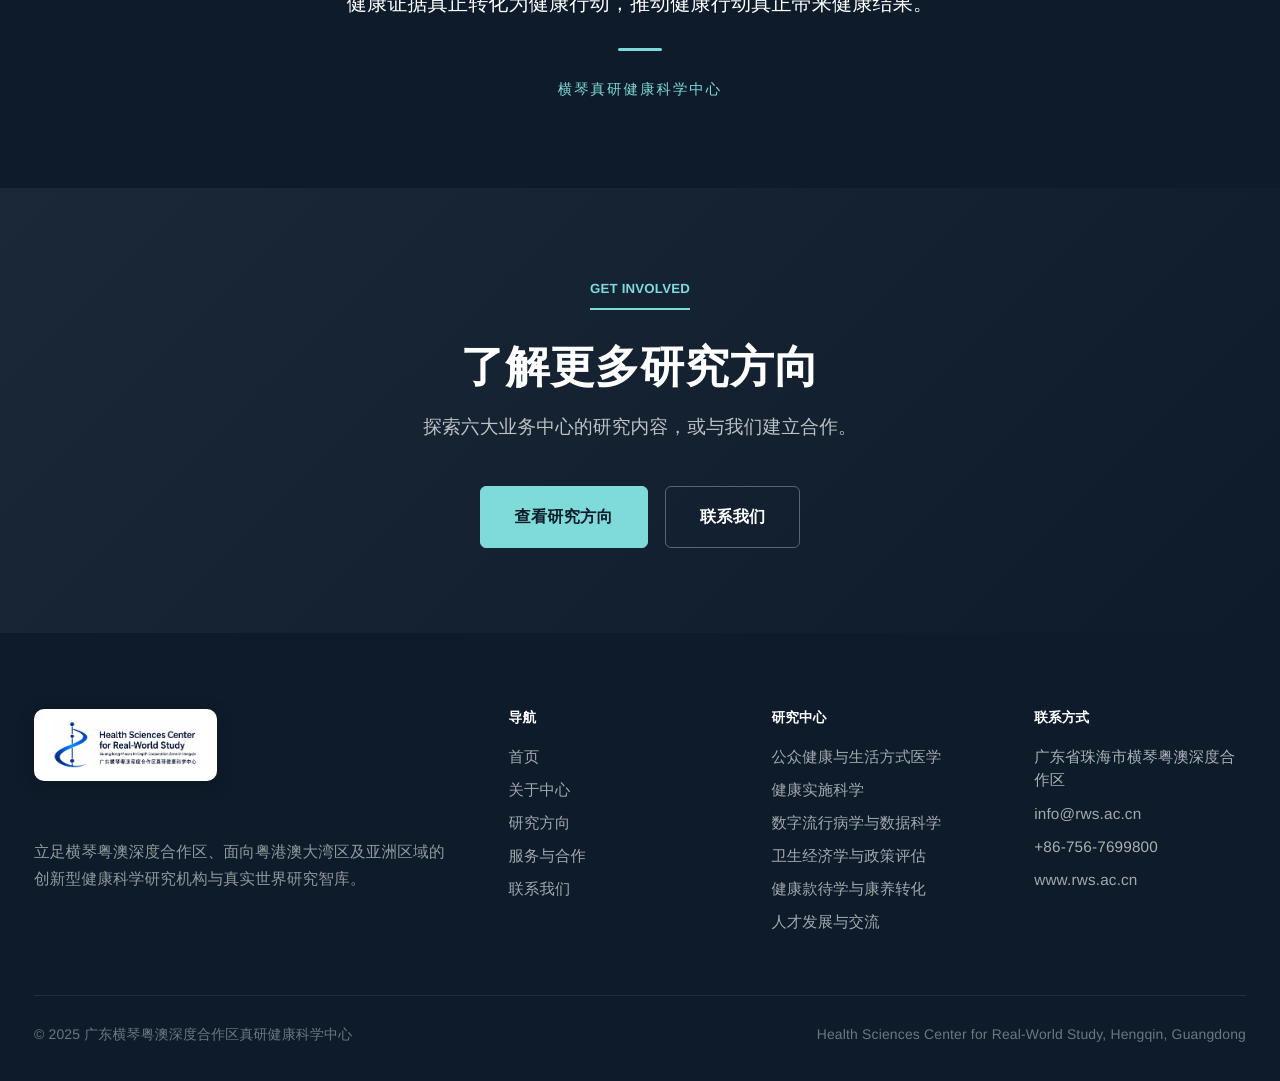
==== commit 3f171cd7: "Update about.html" ====
--- a/about.html
+++ b/about.html
@@ -443,7 +443,7 @@
                 </h3>
                 <div class="mv-line"></div>
                 <p>
-                    以真实世界证据和前沿健康科学推动公众健康改善，促进生活方式医学、公共卫生干预与健康产业服务的科学化、可评价化与可持续实施，缩短"科学证据"与"真实改变"之间的距离。
+                    以真实世界证据和前沿健康科学推动公众健康改善，促进生活方式医学、公共卫生干预与健康产业服务的科学化、可评价化与可持续实施。
                 </p>
                 <span class="mv-footnote">Real-World Evidence</span>
             </article>
@@ -653,7 +653,7 @@
         <div class="section-head">
             <span class="eyebrow">Why Choose Us</span>
             <h2>核心优势</h2>
-            <p class="lead">独特的区位、丰富的场景、交叉的学科、闭环的能力与面向未来的产业方向。</p>
+            <p class="lead">独特的区位、丰富的场景、交叉的学科、闭环的能力与面向未来的方向。</p>
         </div>
 
         <ol class="bullets">
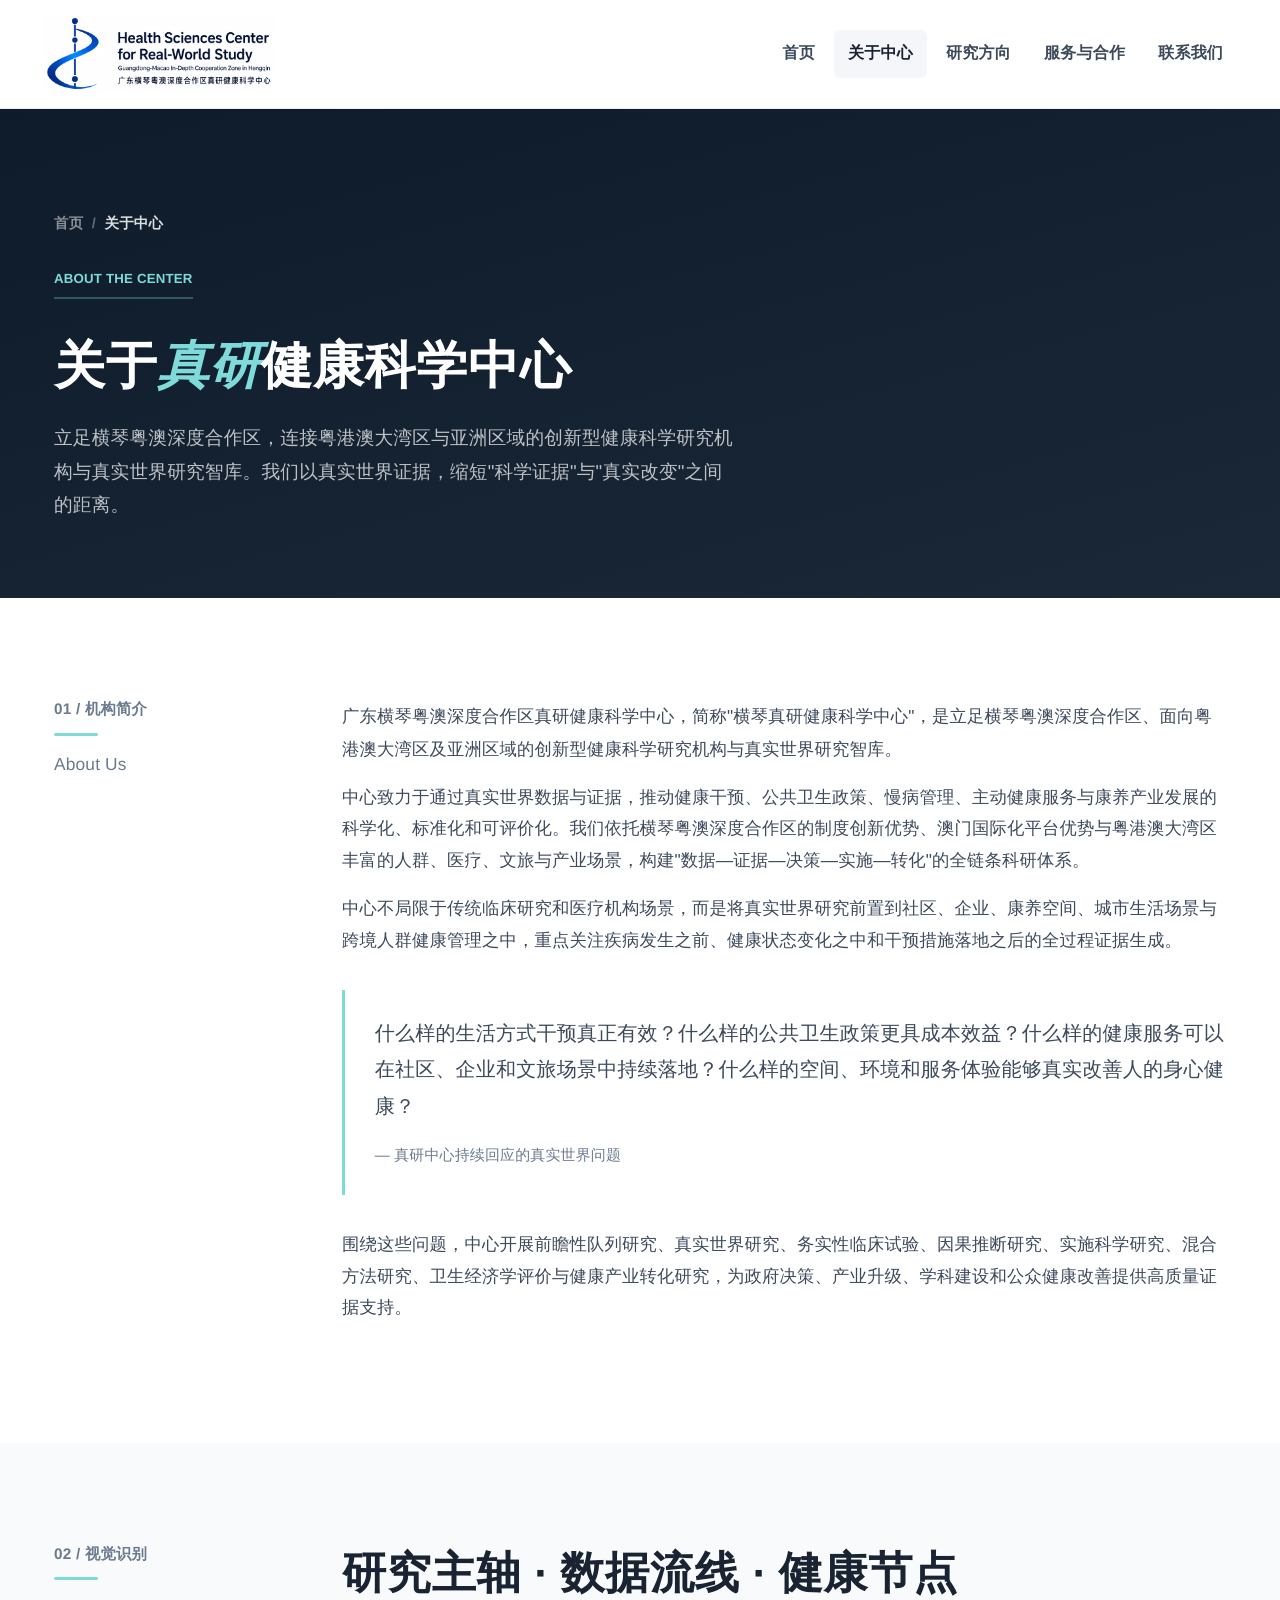
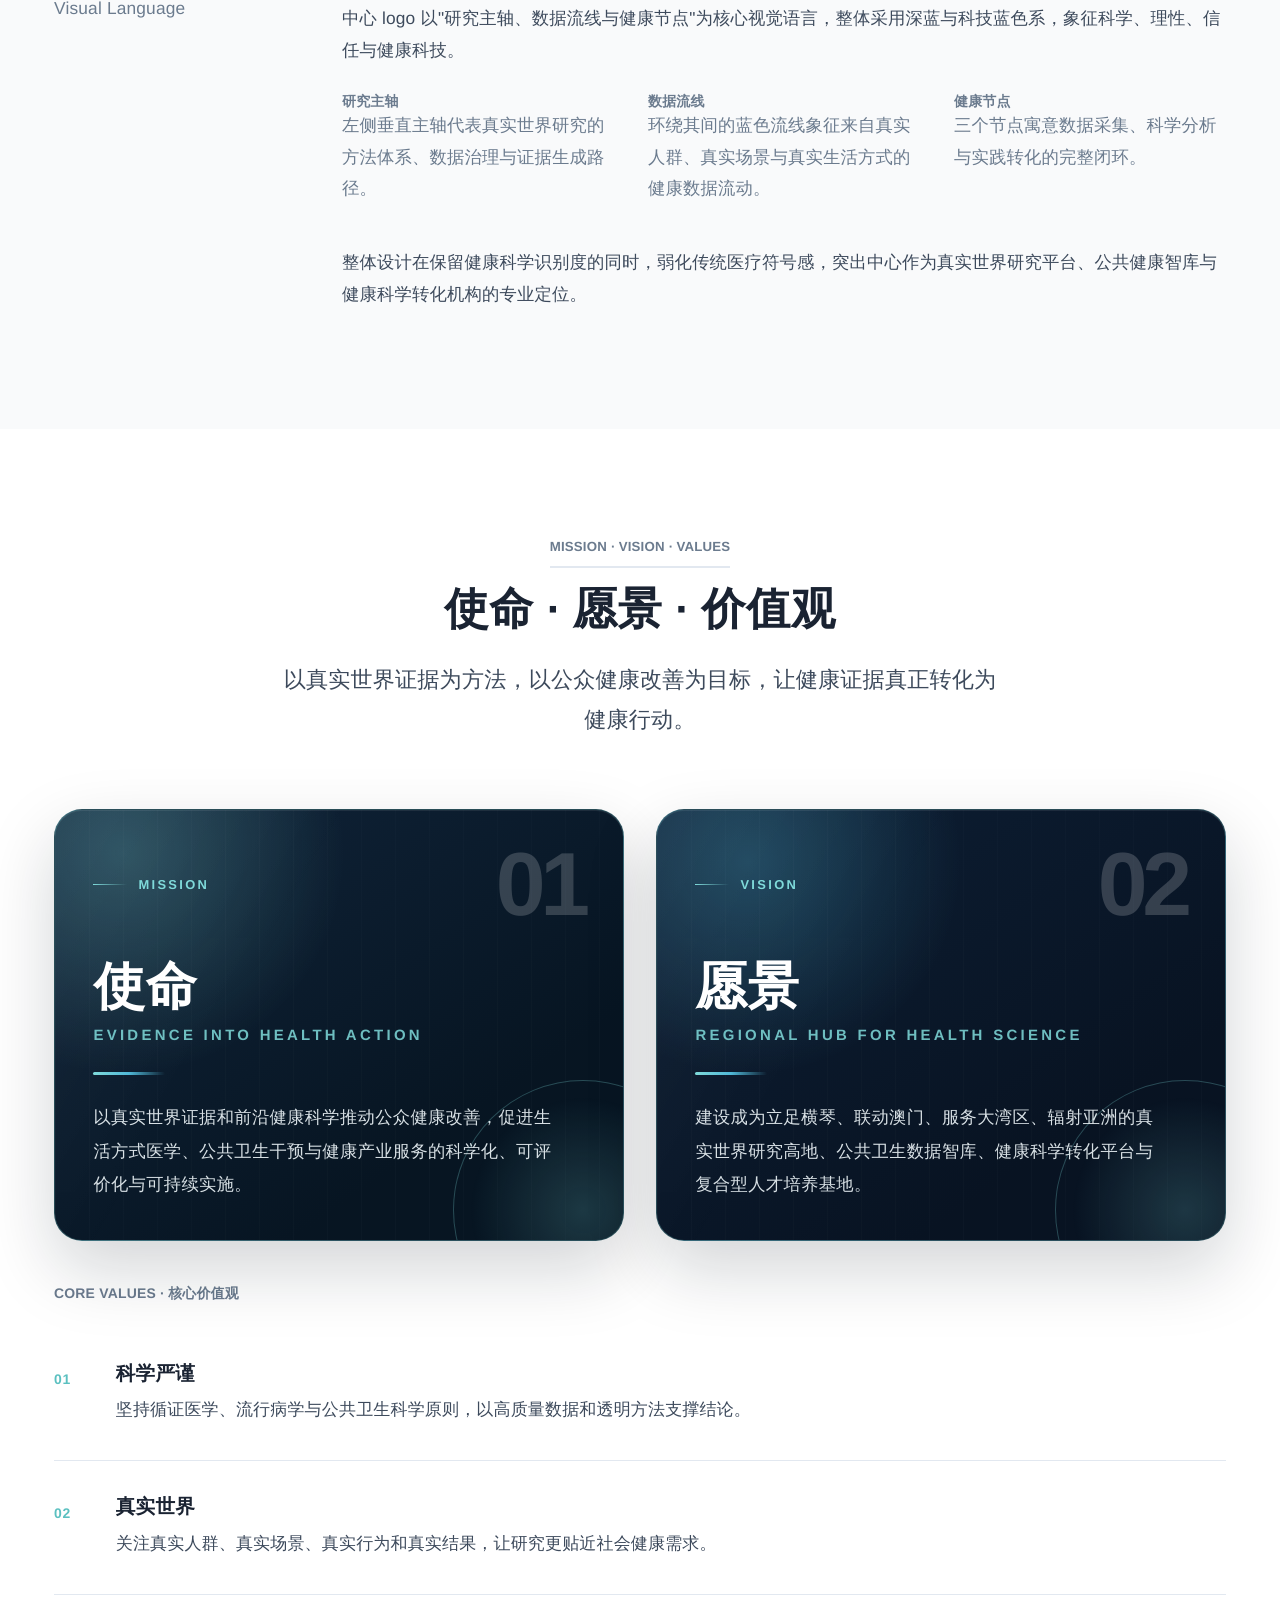
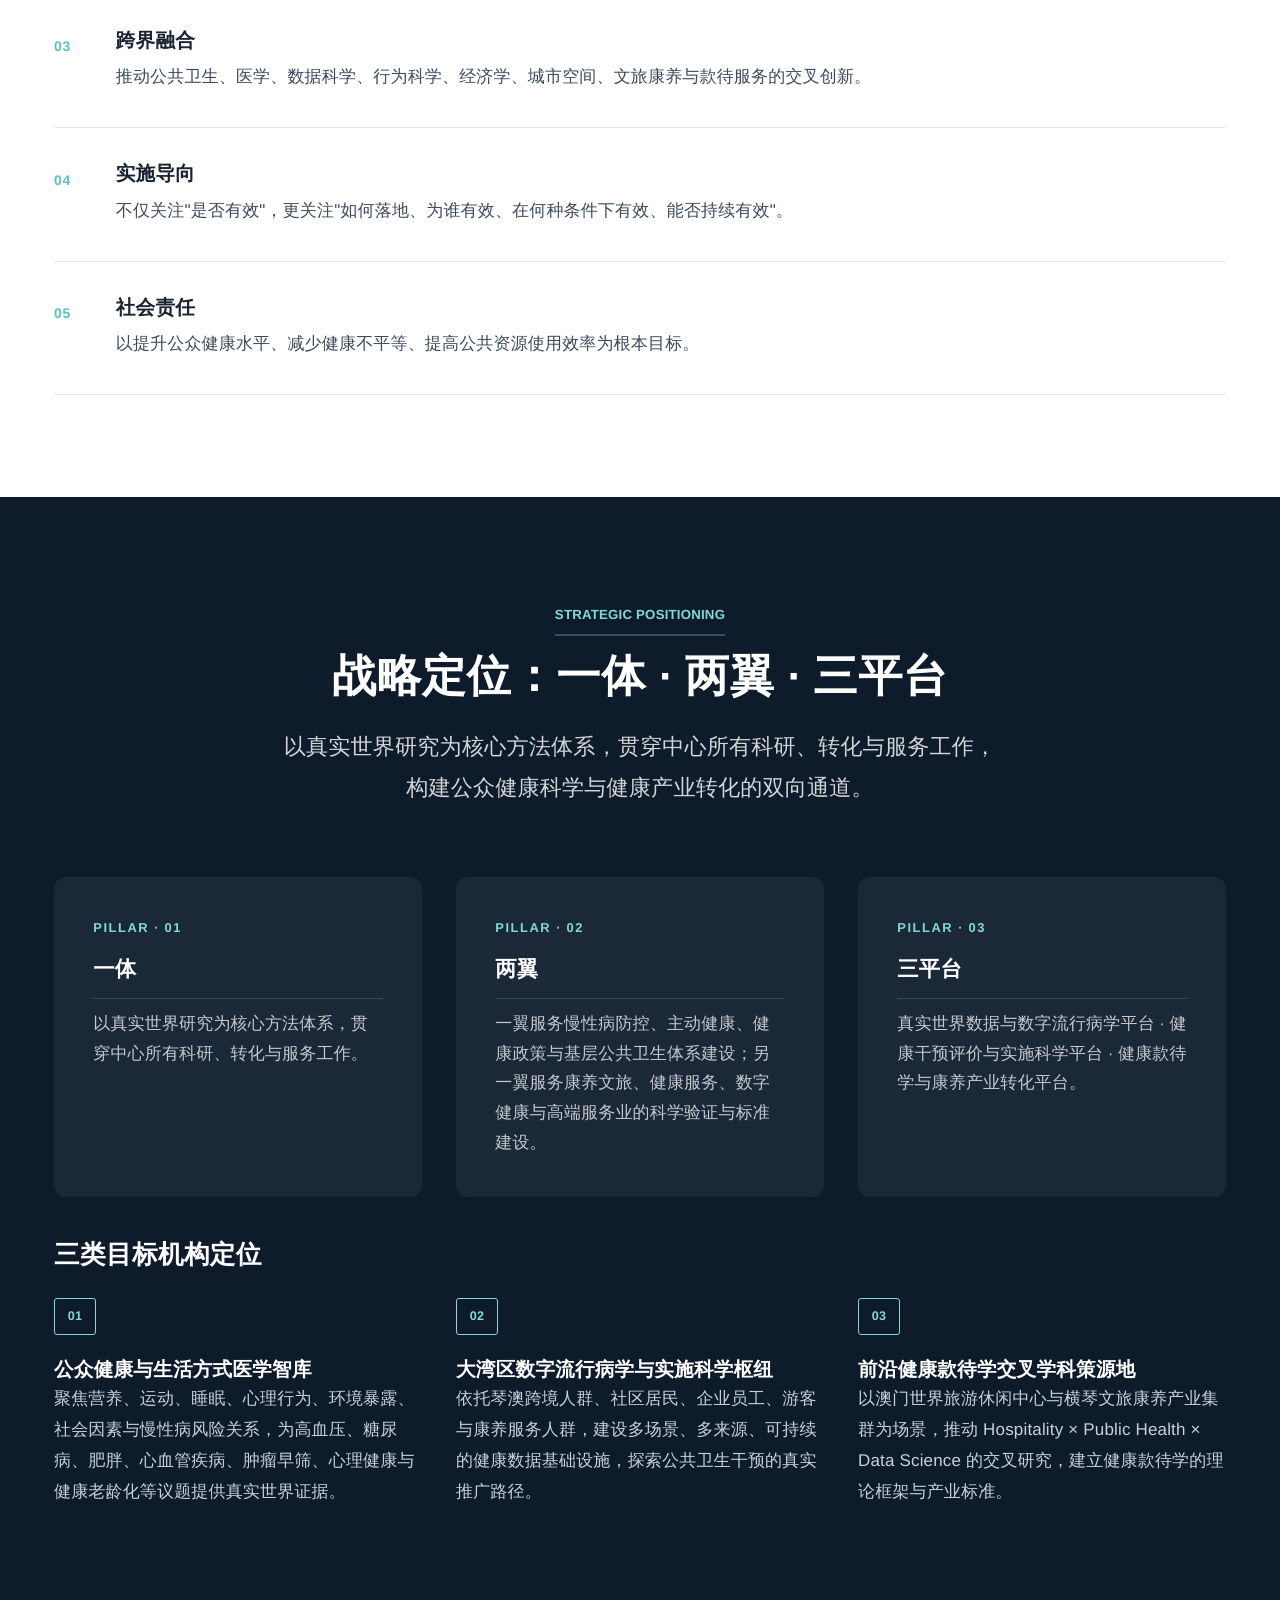
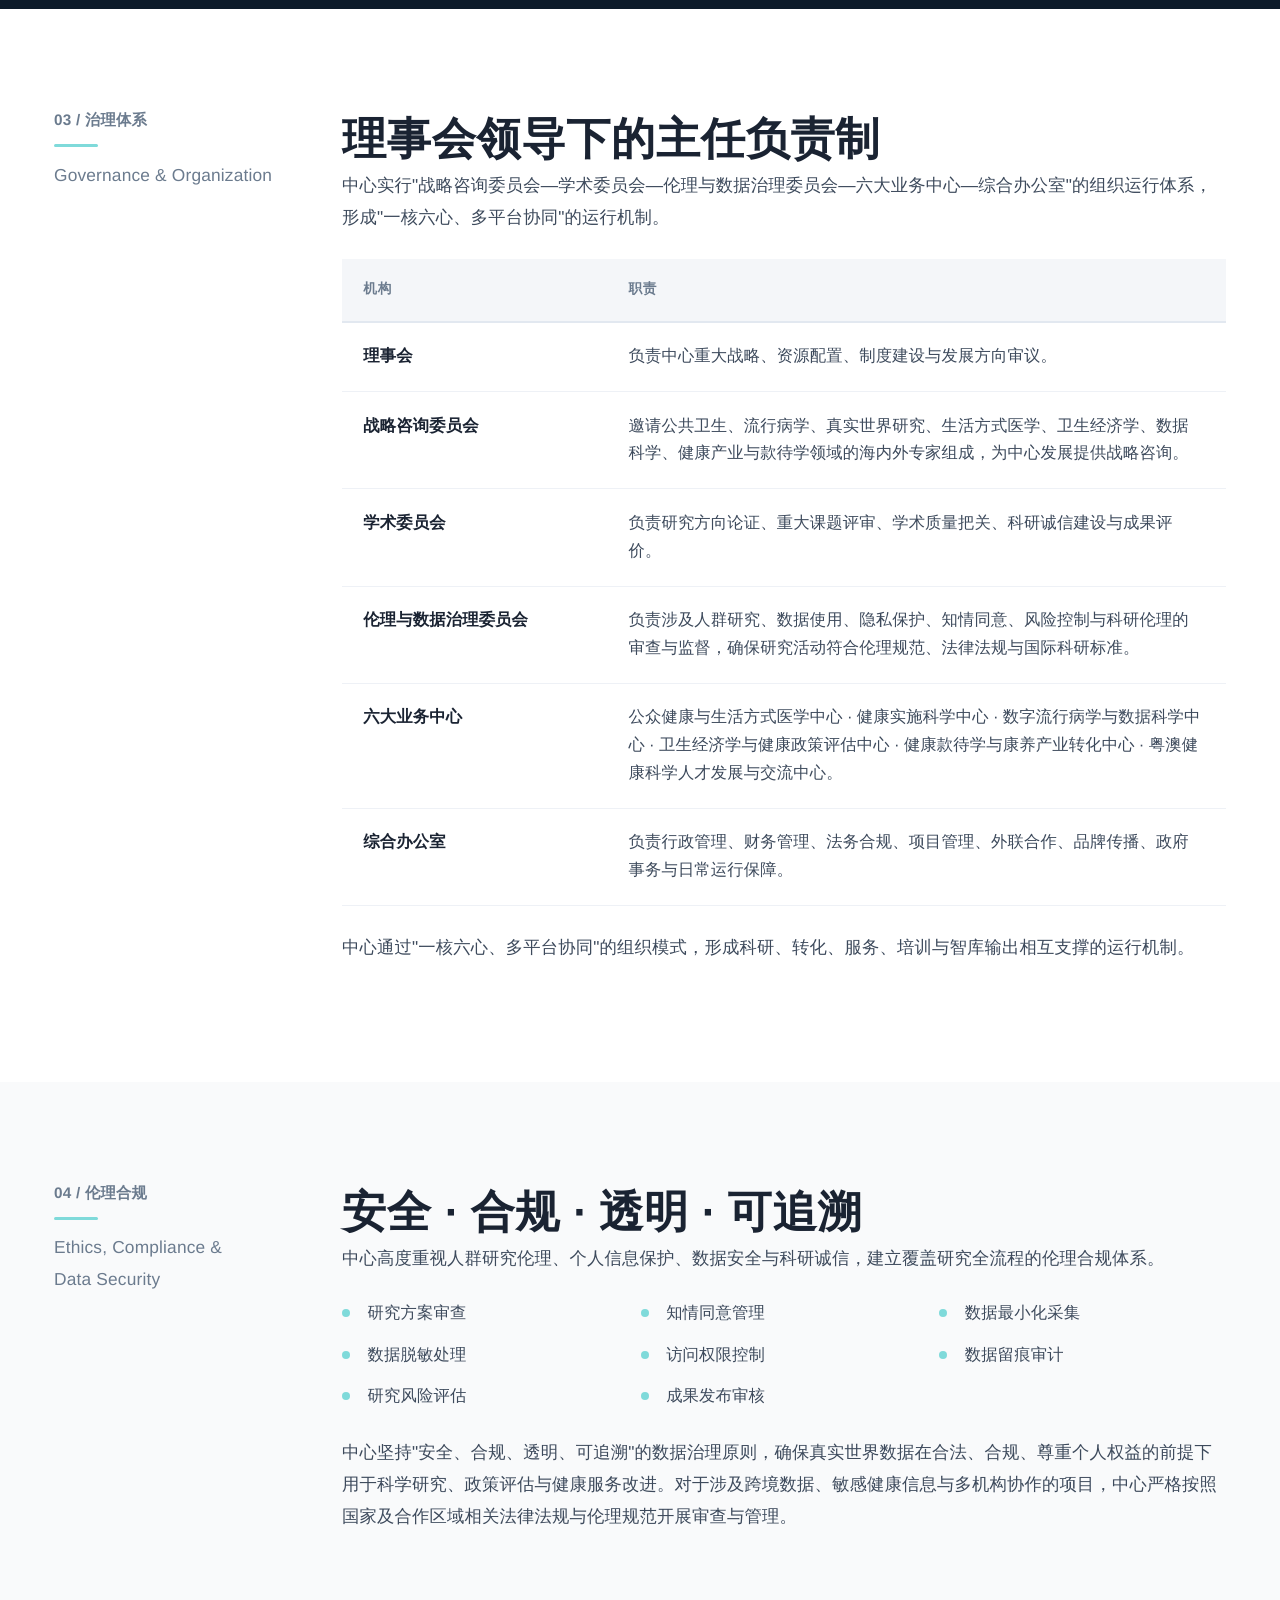
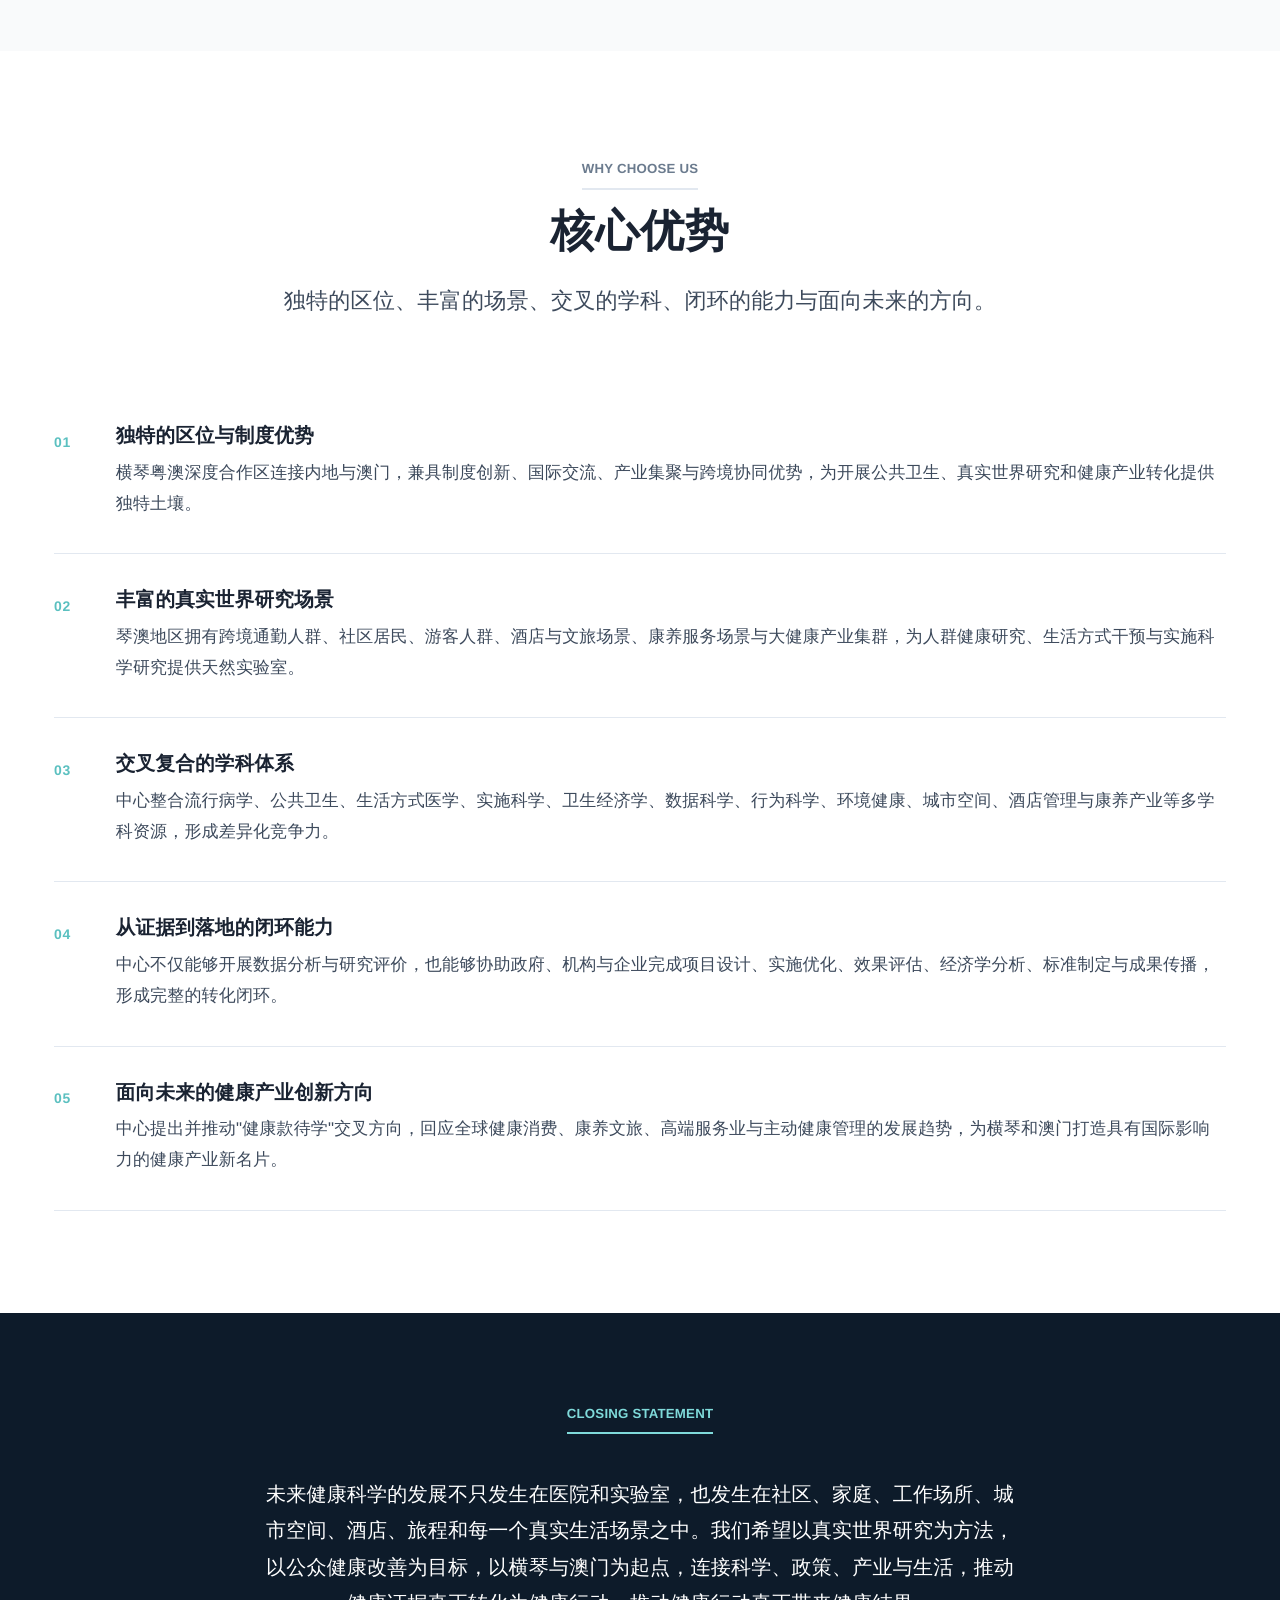
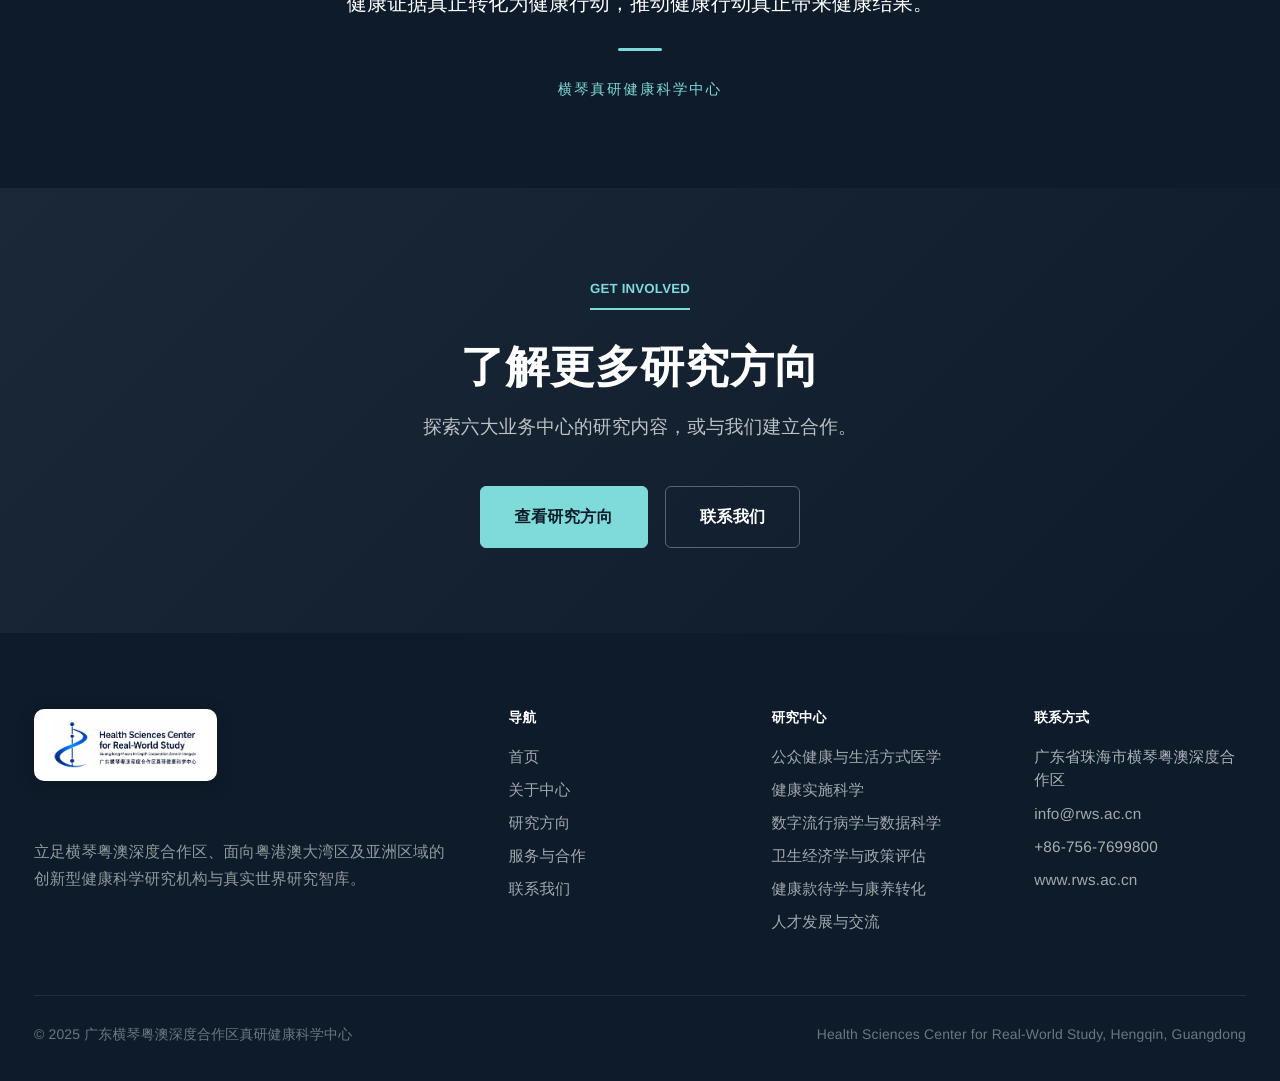
==== commit 09bd70be: "Update about.html" ====
--- a/about.html
+++ b/about.html
@@ -445,7 +445,6 @@
                 <p>
                     以真实世界证据和前沿健康科学推动公众健康改善，促进生活方式医学、公共卫生干预与健康产业服务的科学化、可评价化与可持续实施。
                 </p>
-                <span class="mv-footnote">Real-World Evidence</span>
             </article>
 
             <article class="mv-card mv-card--vision">
@@ -461,7 +460,6 @@
                 <p>
                     建设成为立足横琴、联动澳门、服务大湾区、辐射亚洲的真实世界研究高地、公共卫生数据智库、健康科学转化平台与复合型人才培养基地。
                 </p>
-                <span class="mv-footnote">Public Health Intelligence</span>
             </article>
         </div>
 
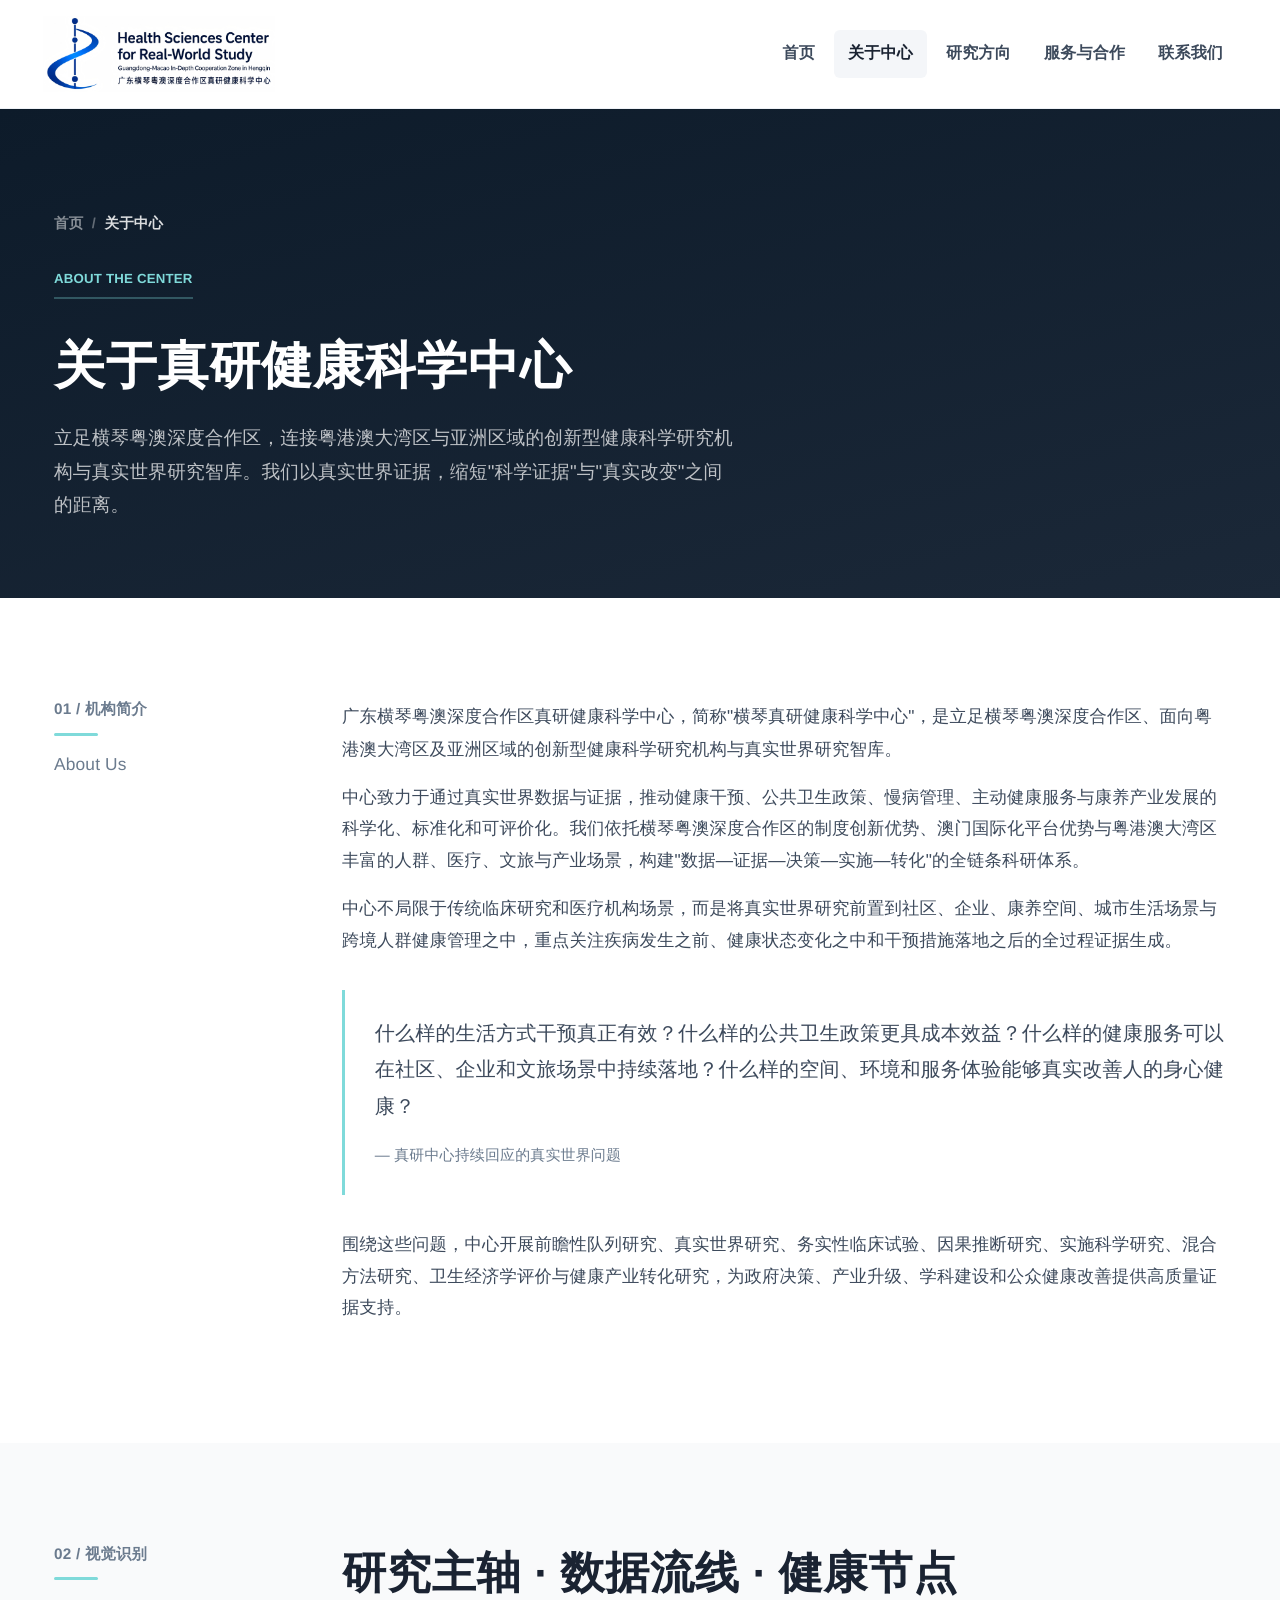
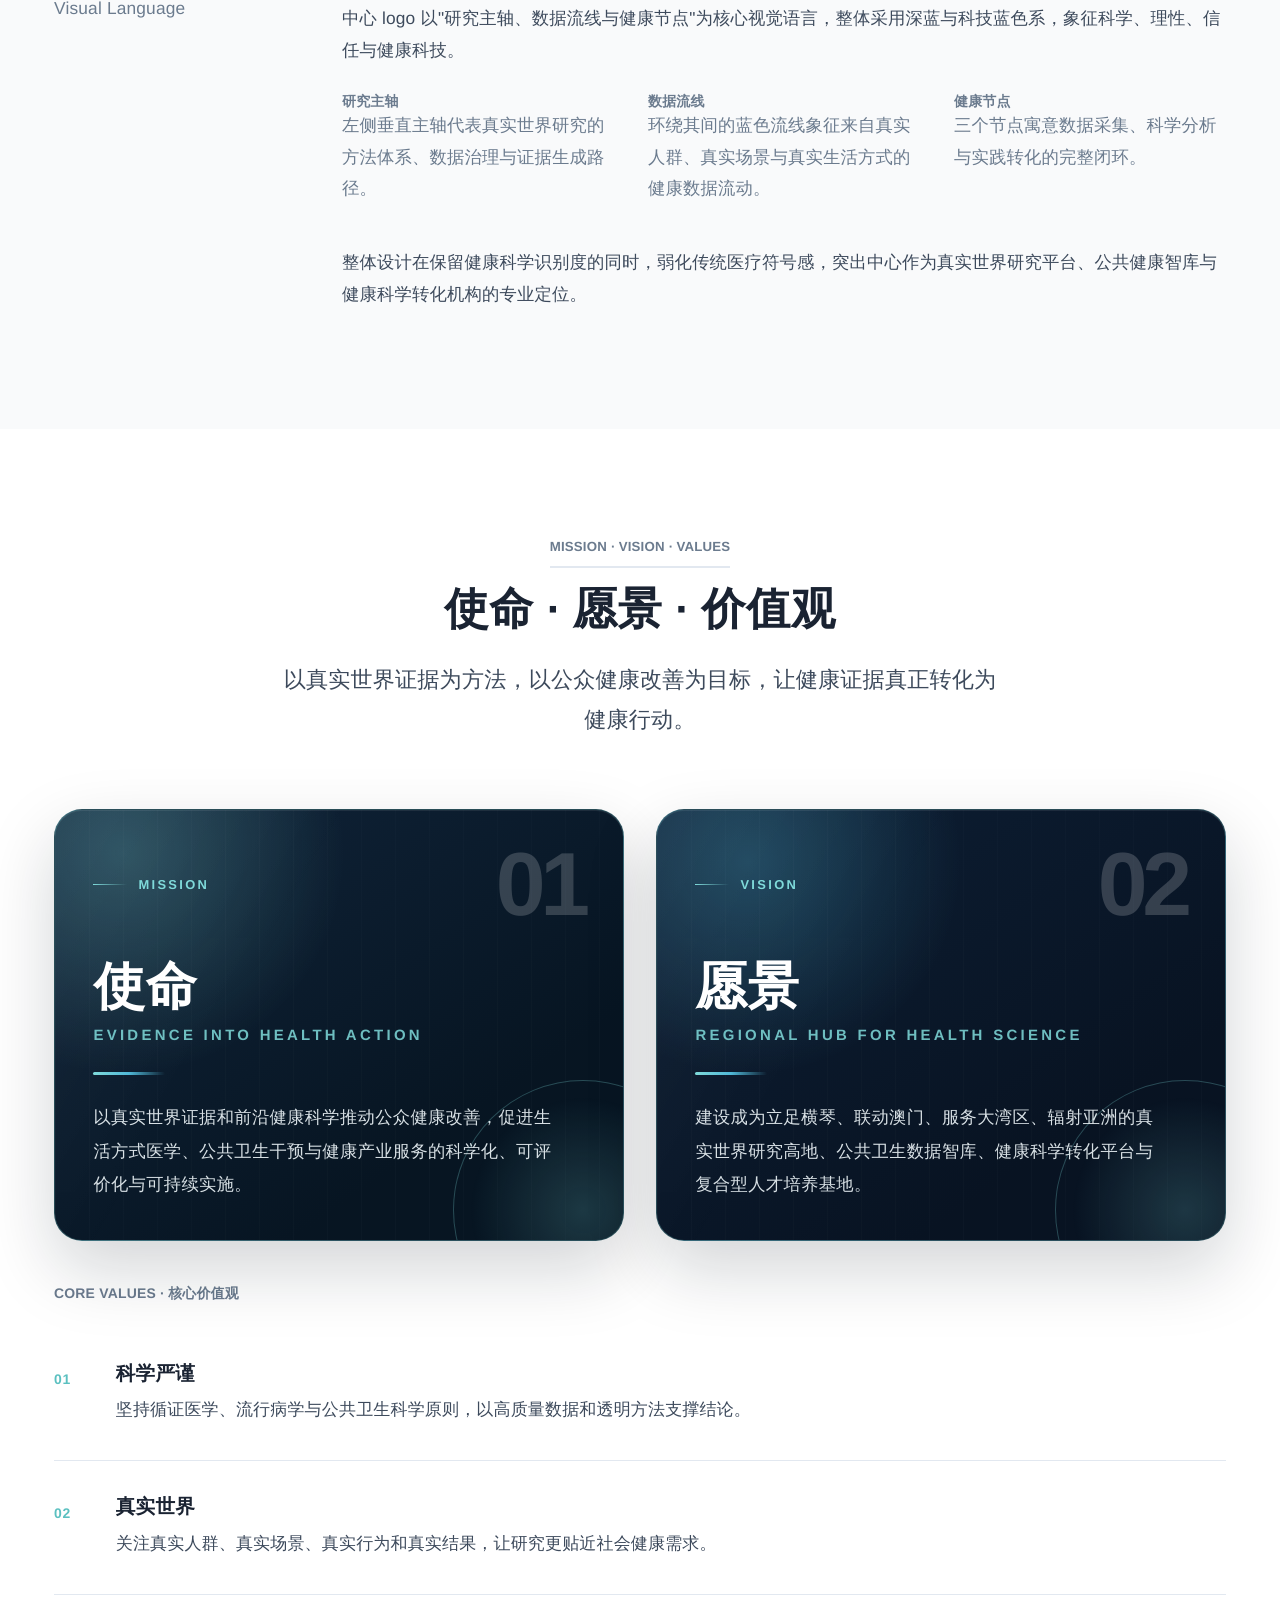
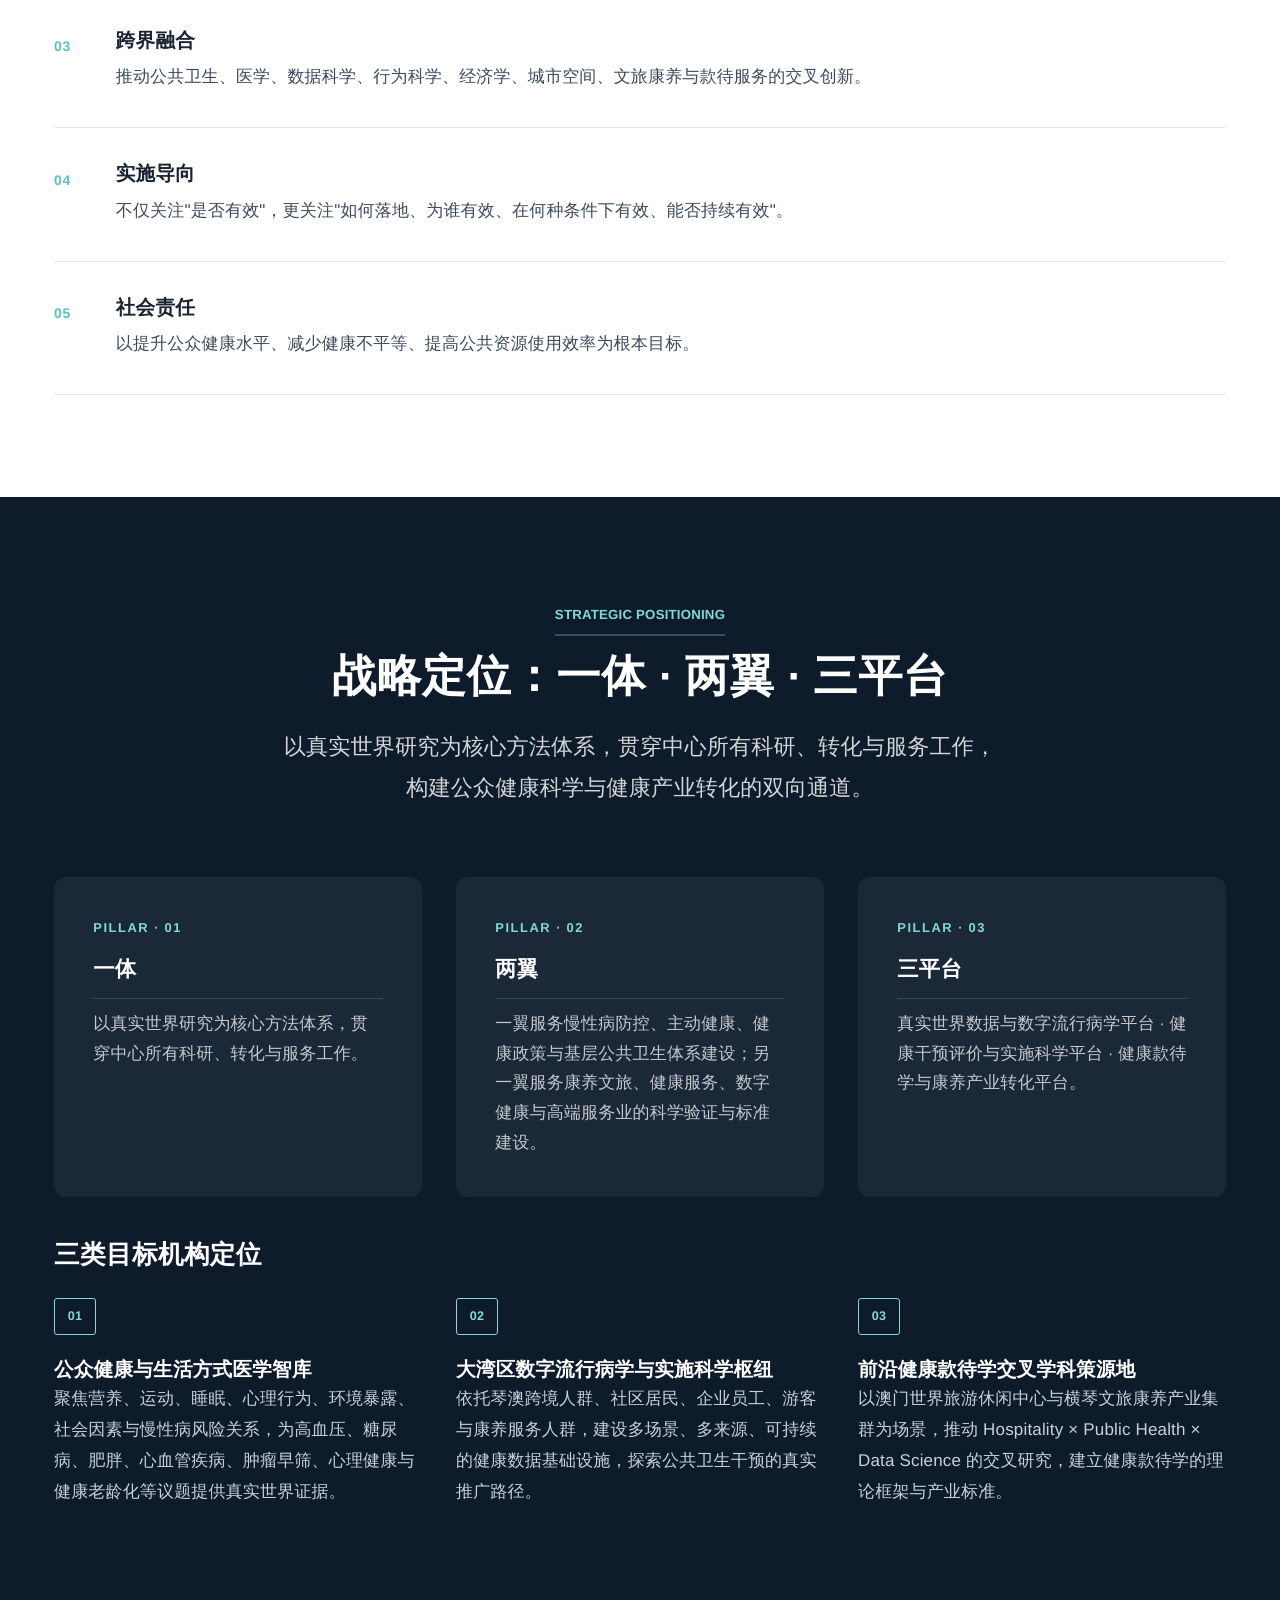
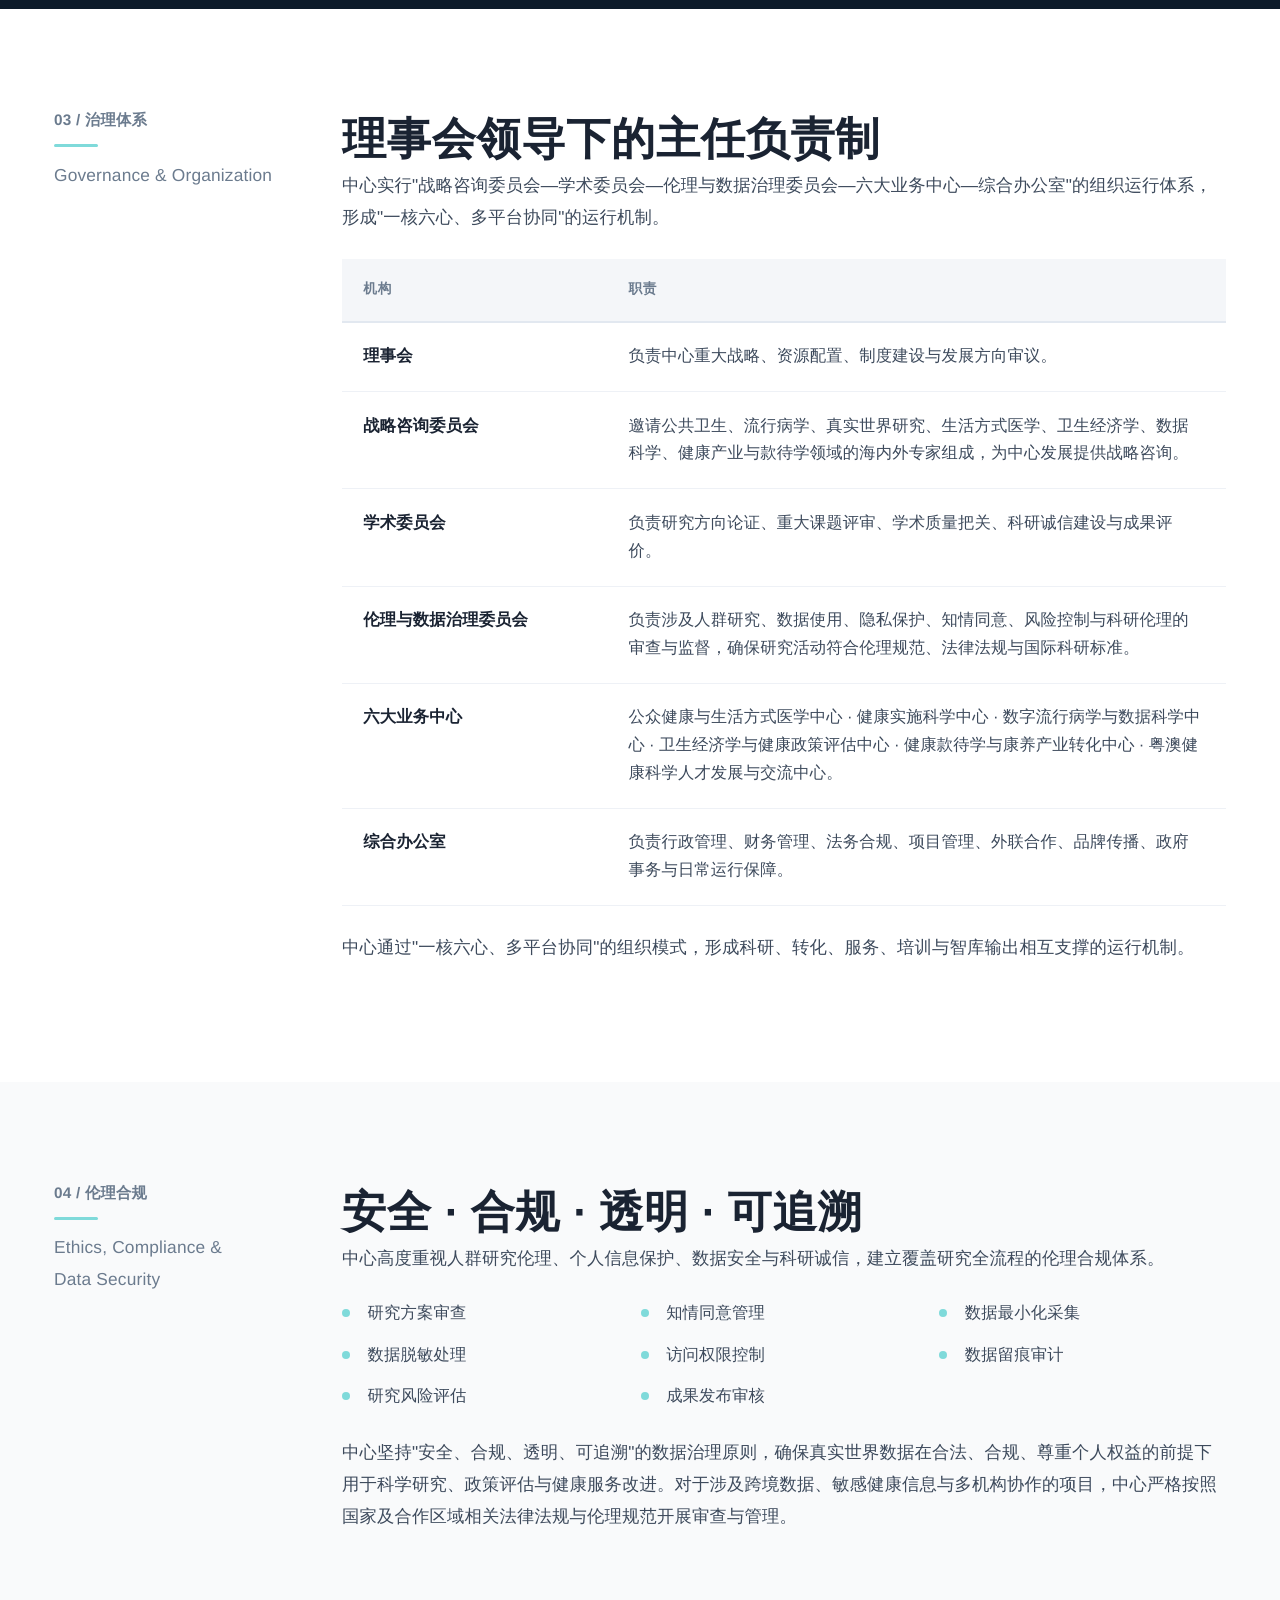
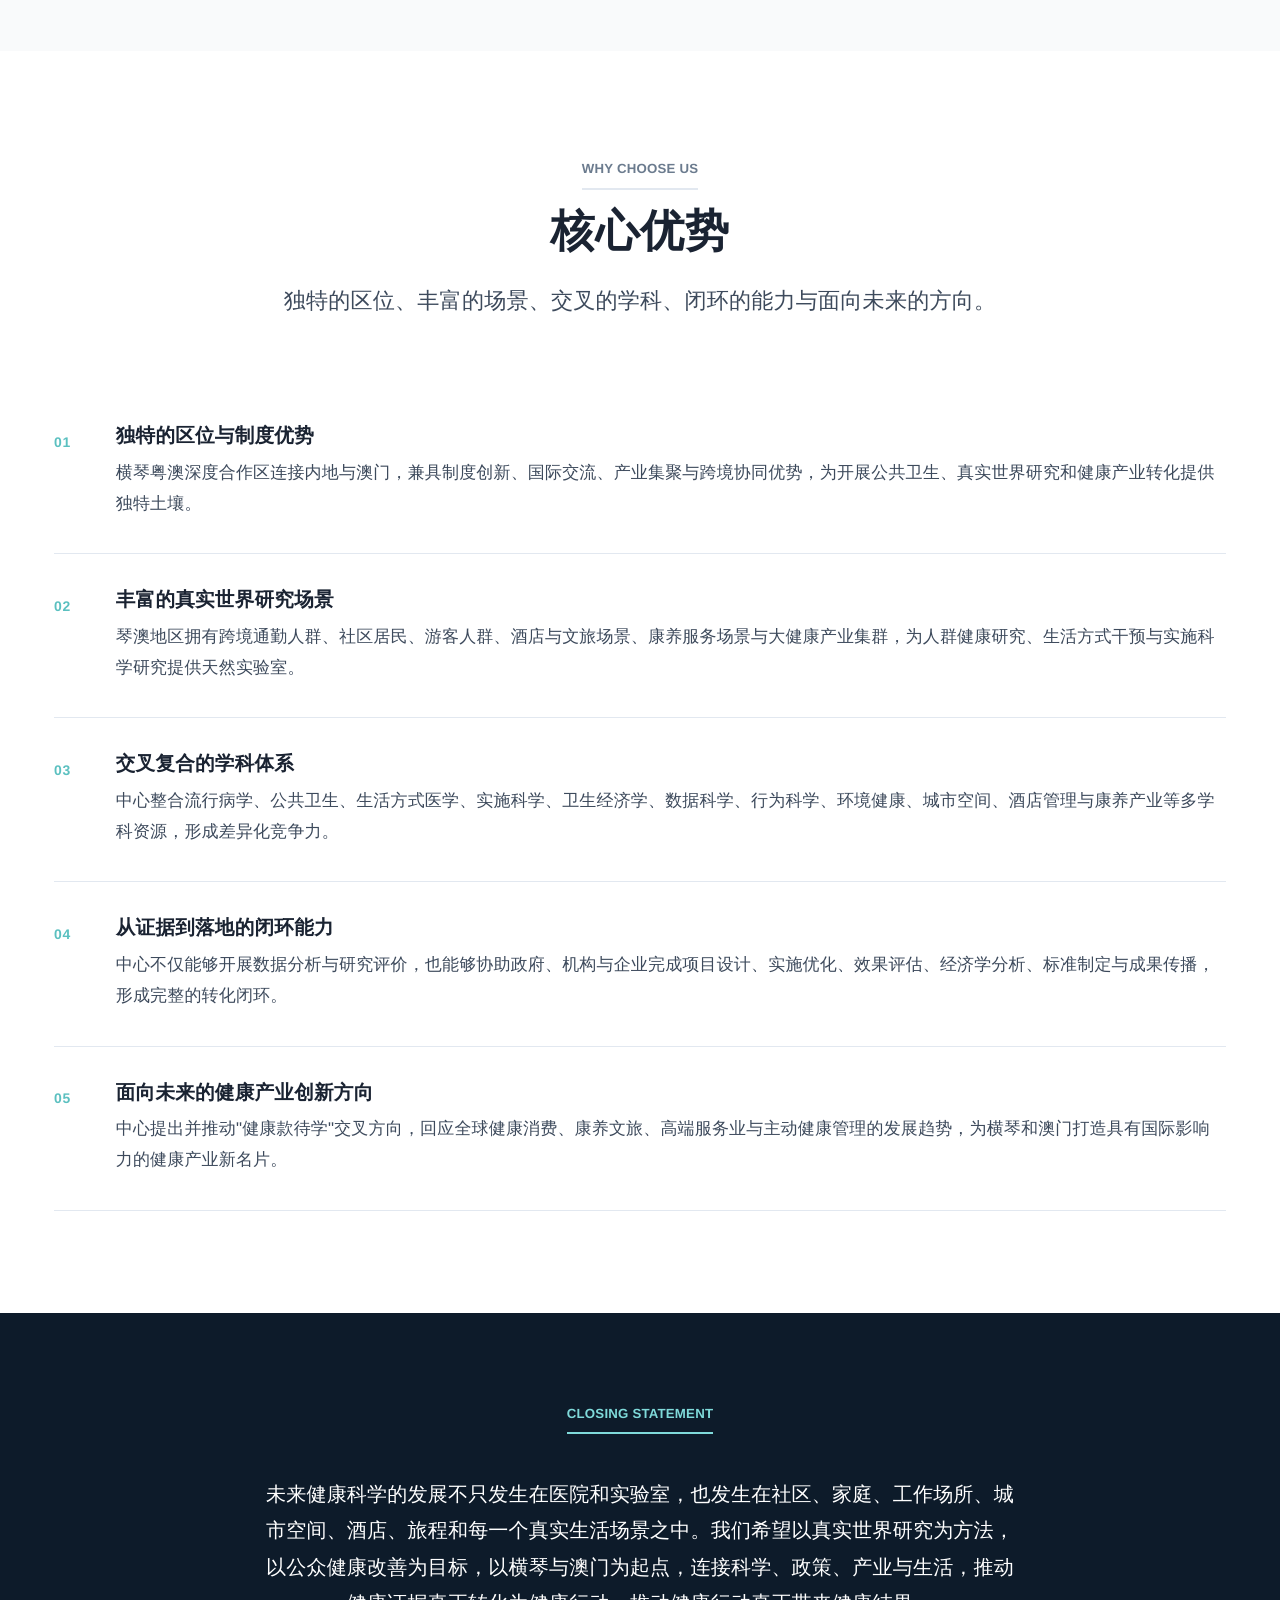
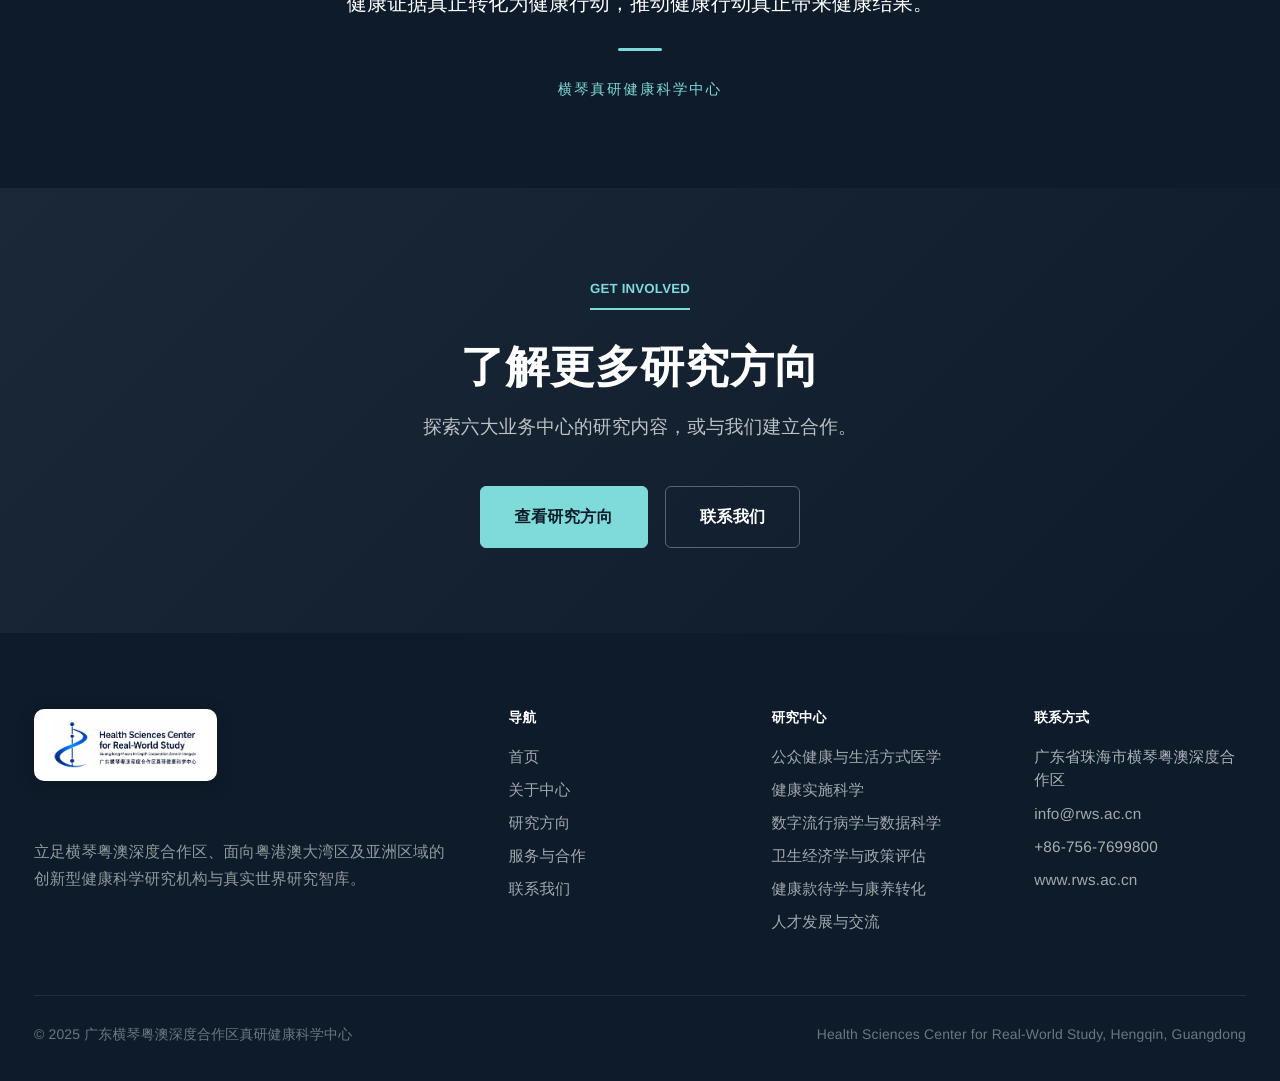
==== commit 525a8ba8: "Update about.html" ====
--- a/about.html
+++ b/about.html
@@ -342,7 +342,7 @@
             <li>关于中心</li>
         </ul>
         <span class="eyebrow">About the Center</span>
-        <h1>关于<em style="font-style:italic; color:#7fdada;">真研</em>健康科学中心</h1>
+        <h1>关于真研健康科学中心</h1>
         <p>立足横琴粤澳深度合作区，连接粤港澳大湾区与亚洲区域的创新型健康科学研究机构与真实世界研究智库。我们以真实世界证据，缩短"科学证据"与"真实改变"之间的距离。</p>
     </div>
 </section>
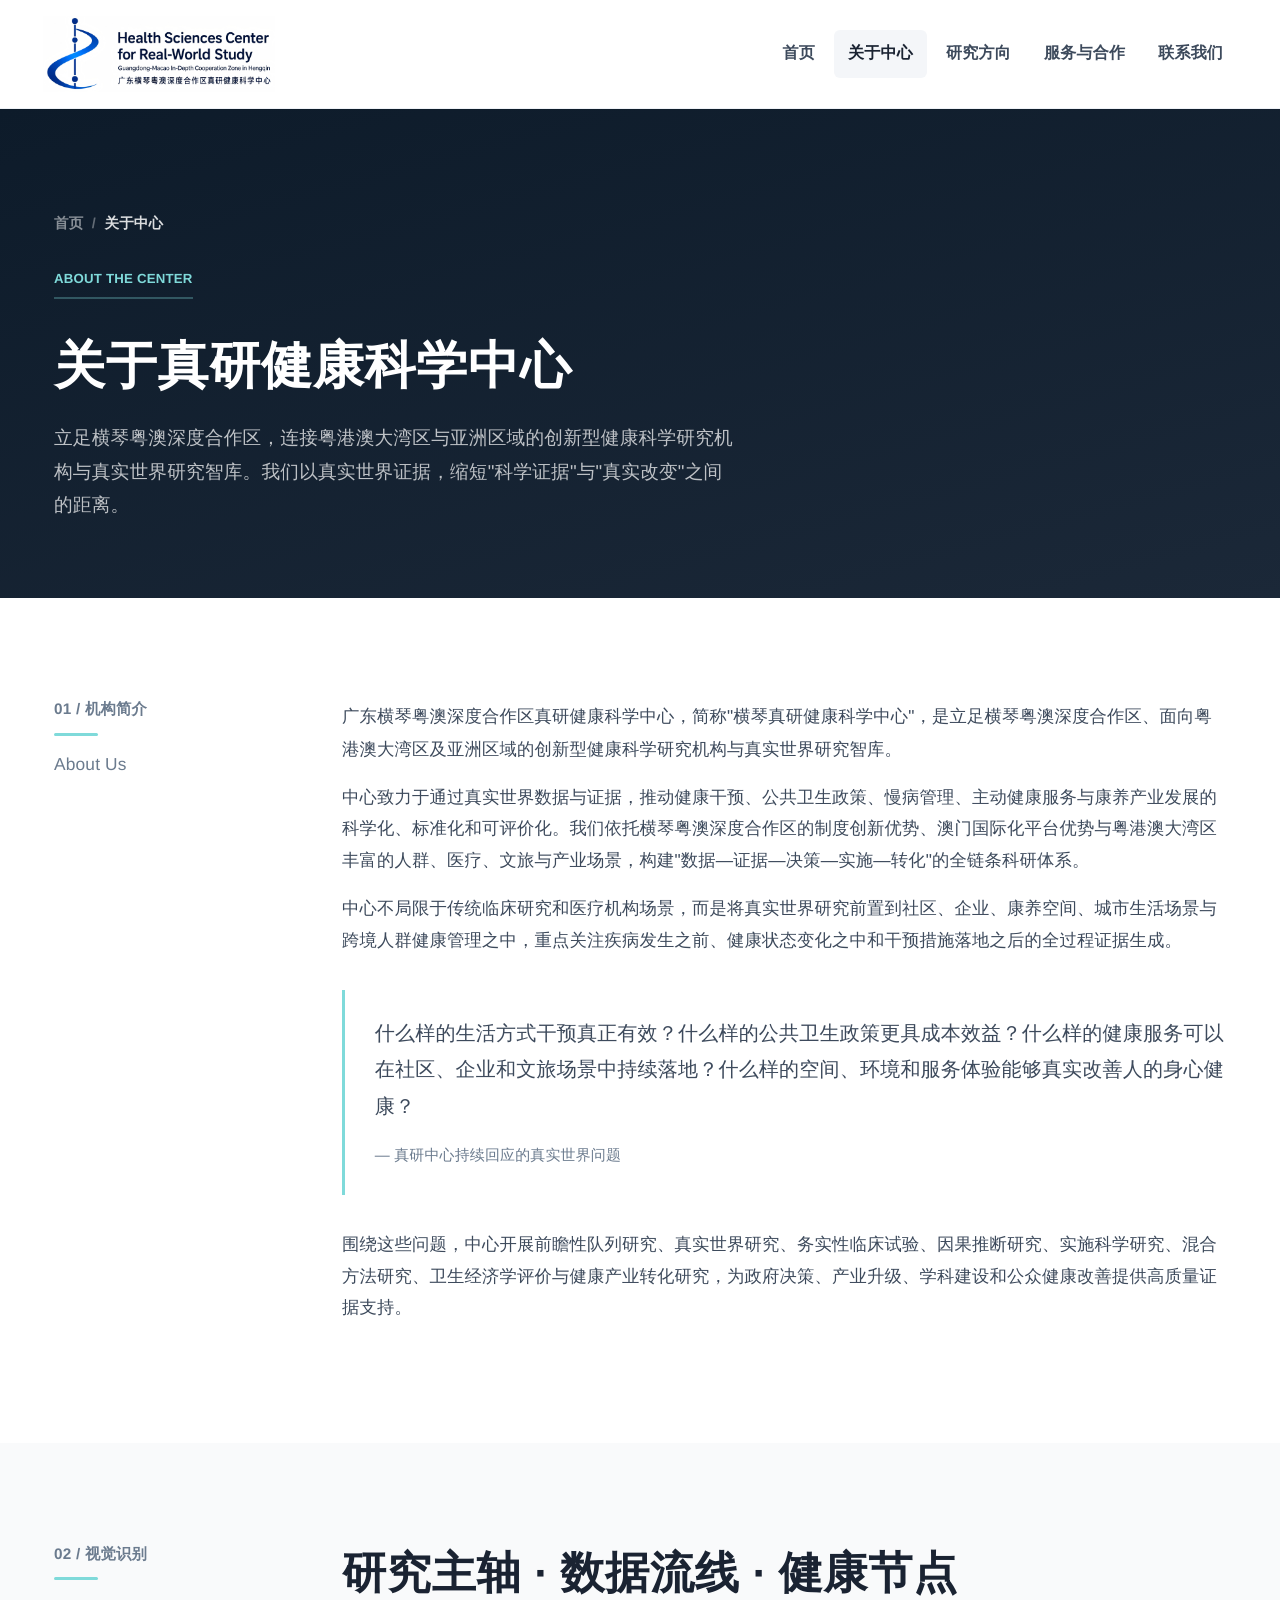
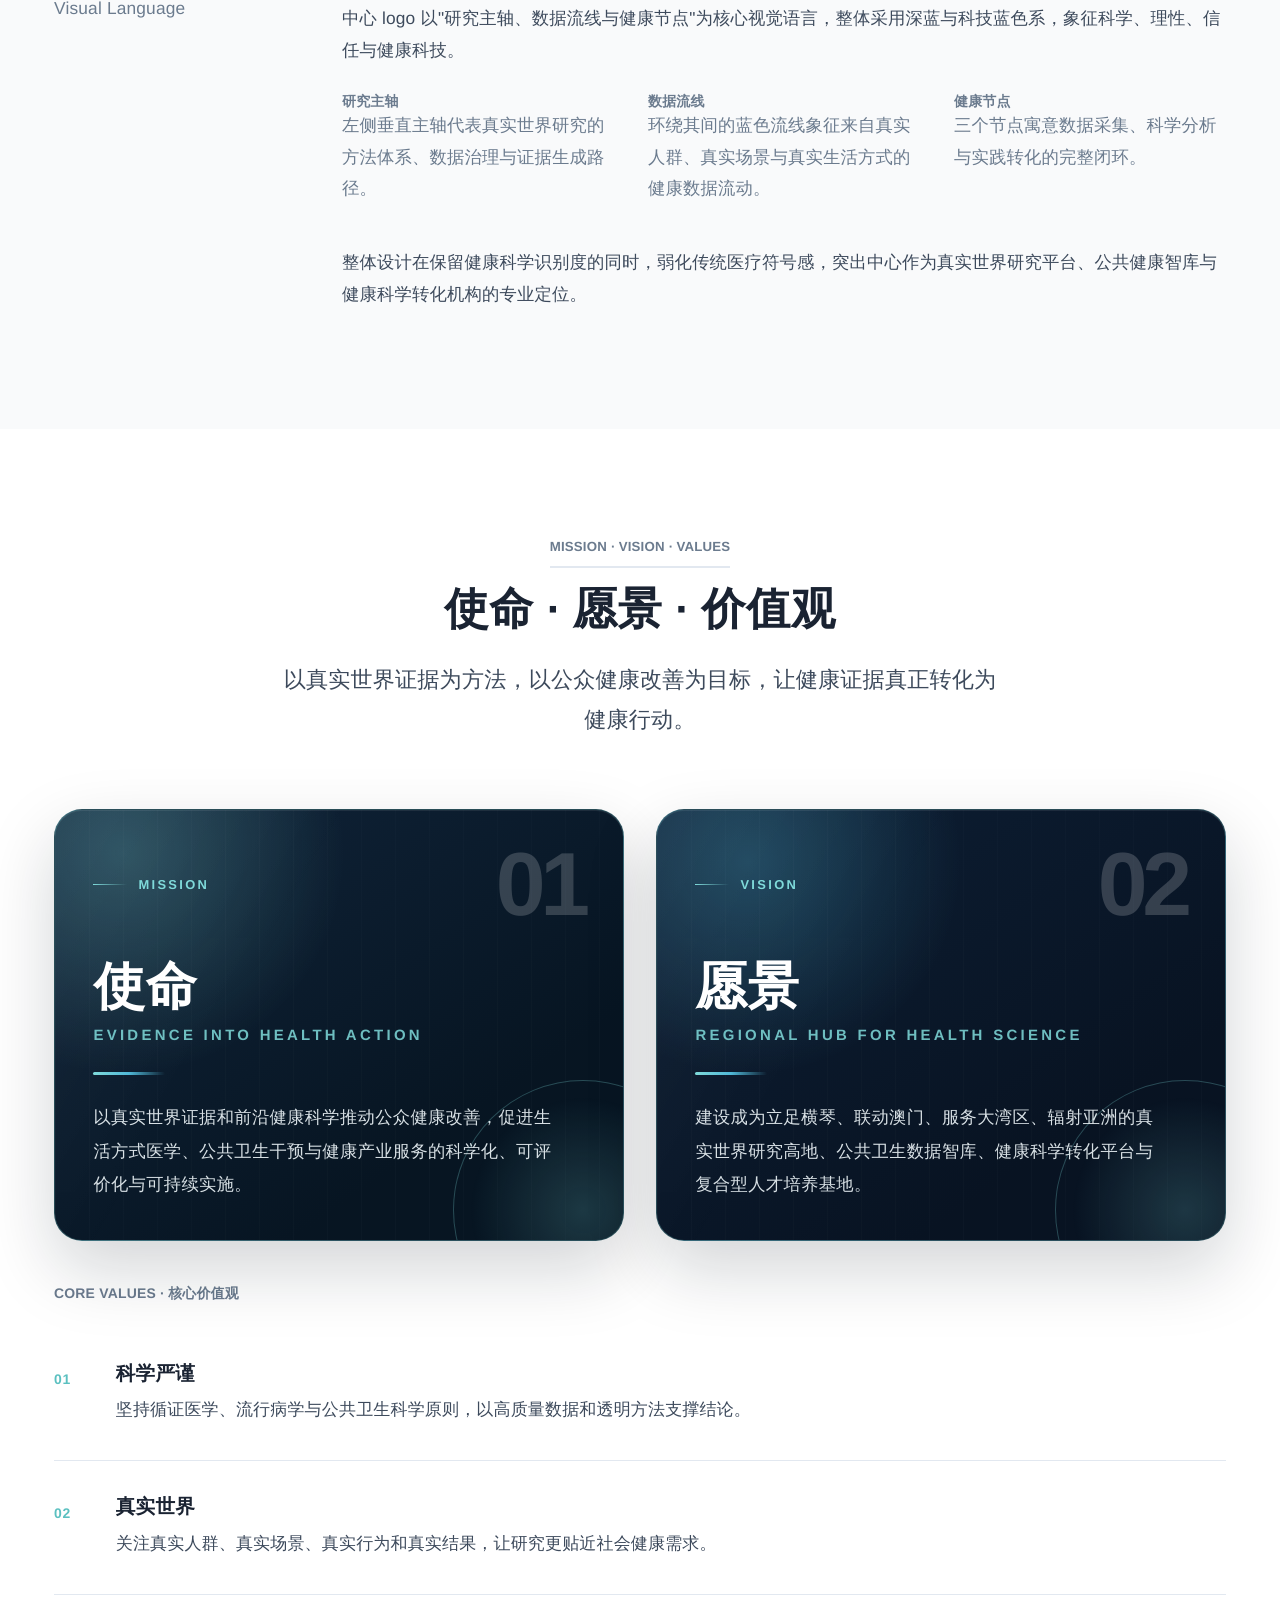
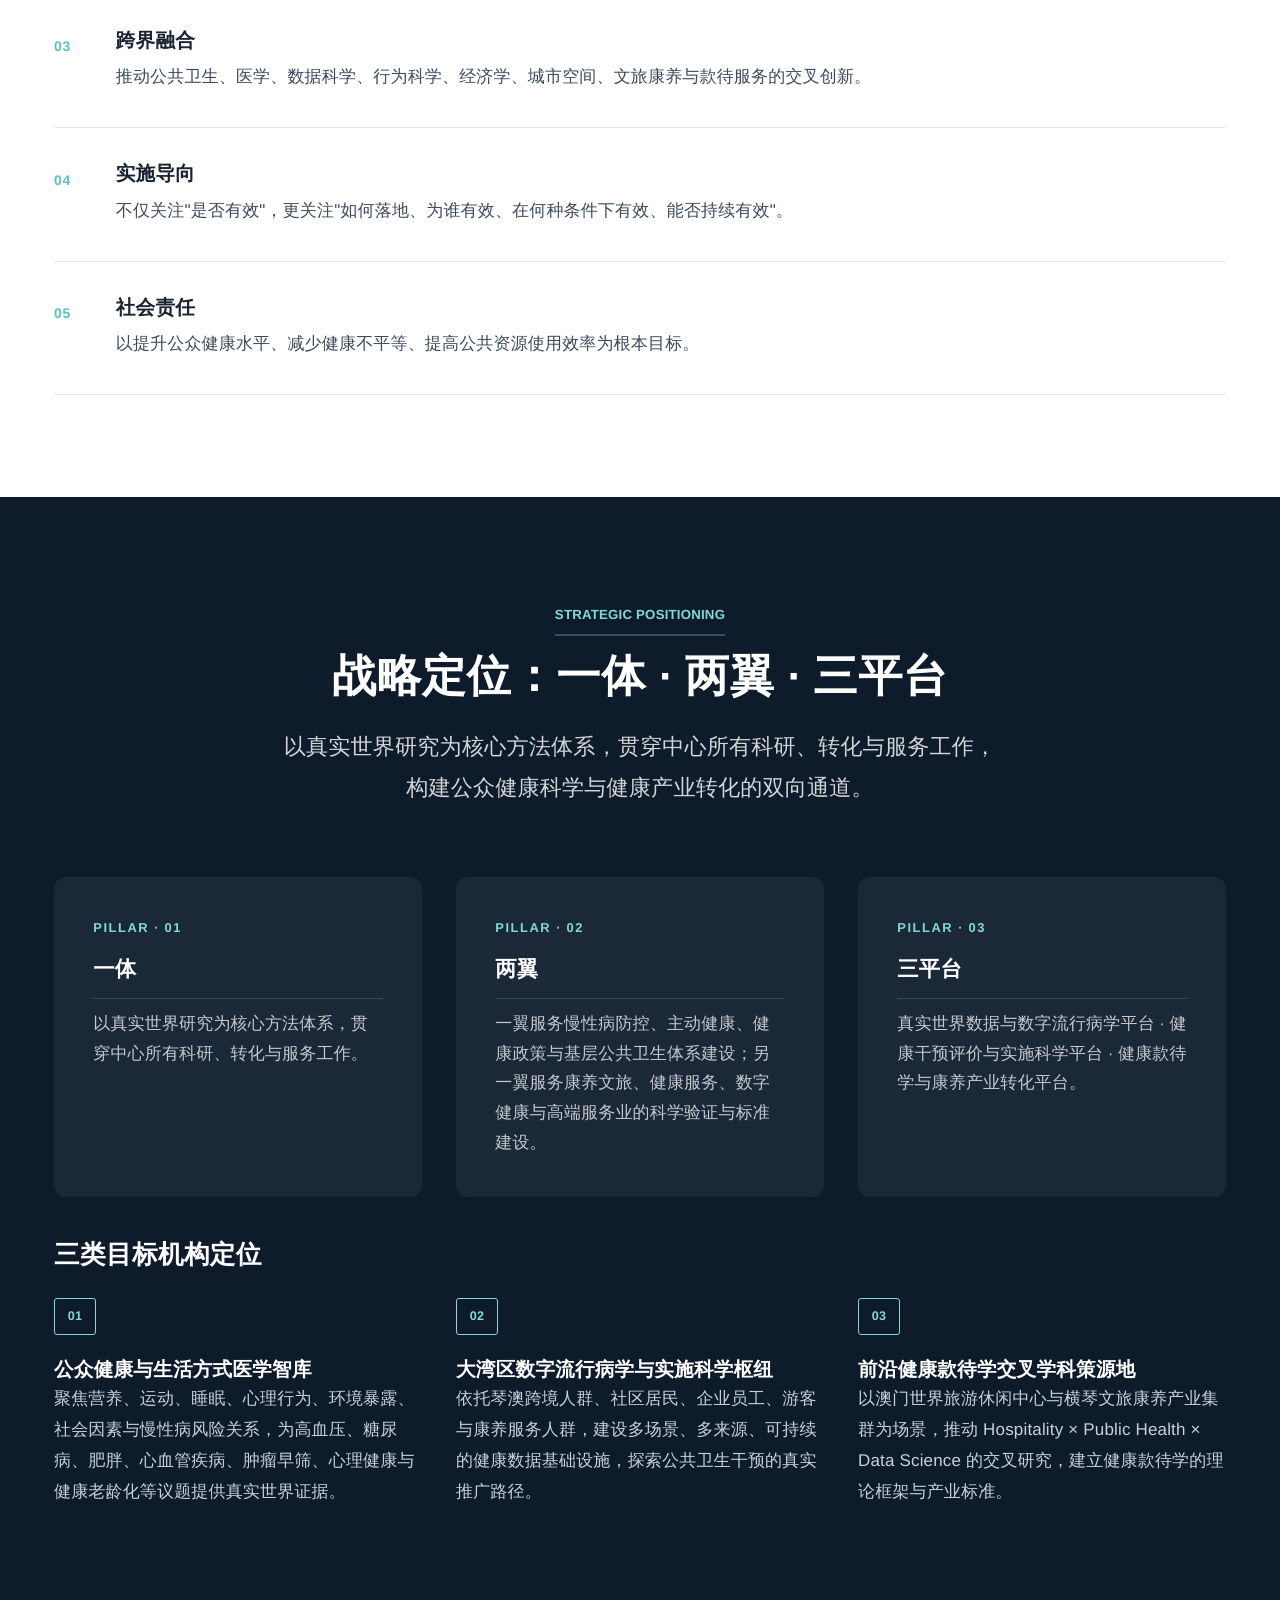
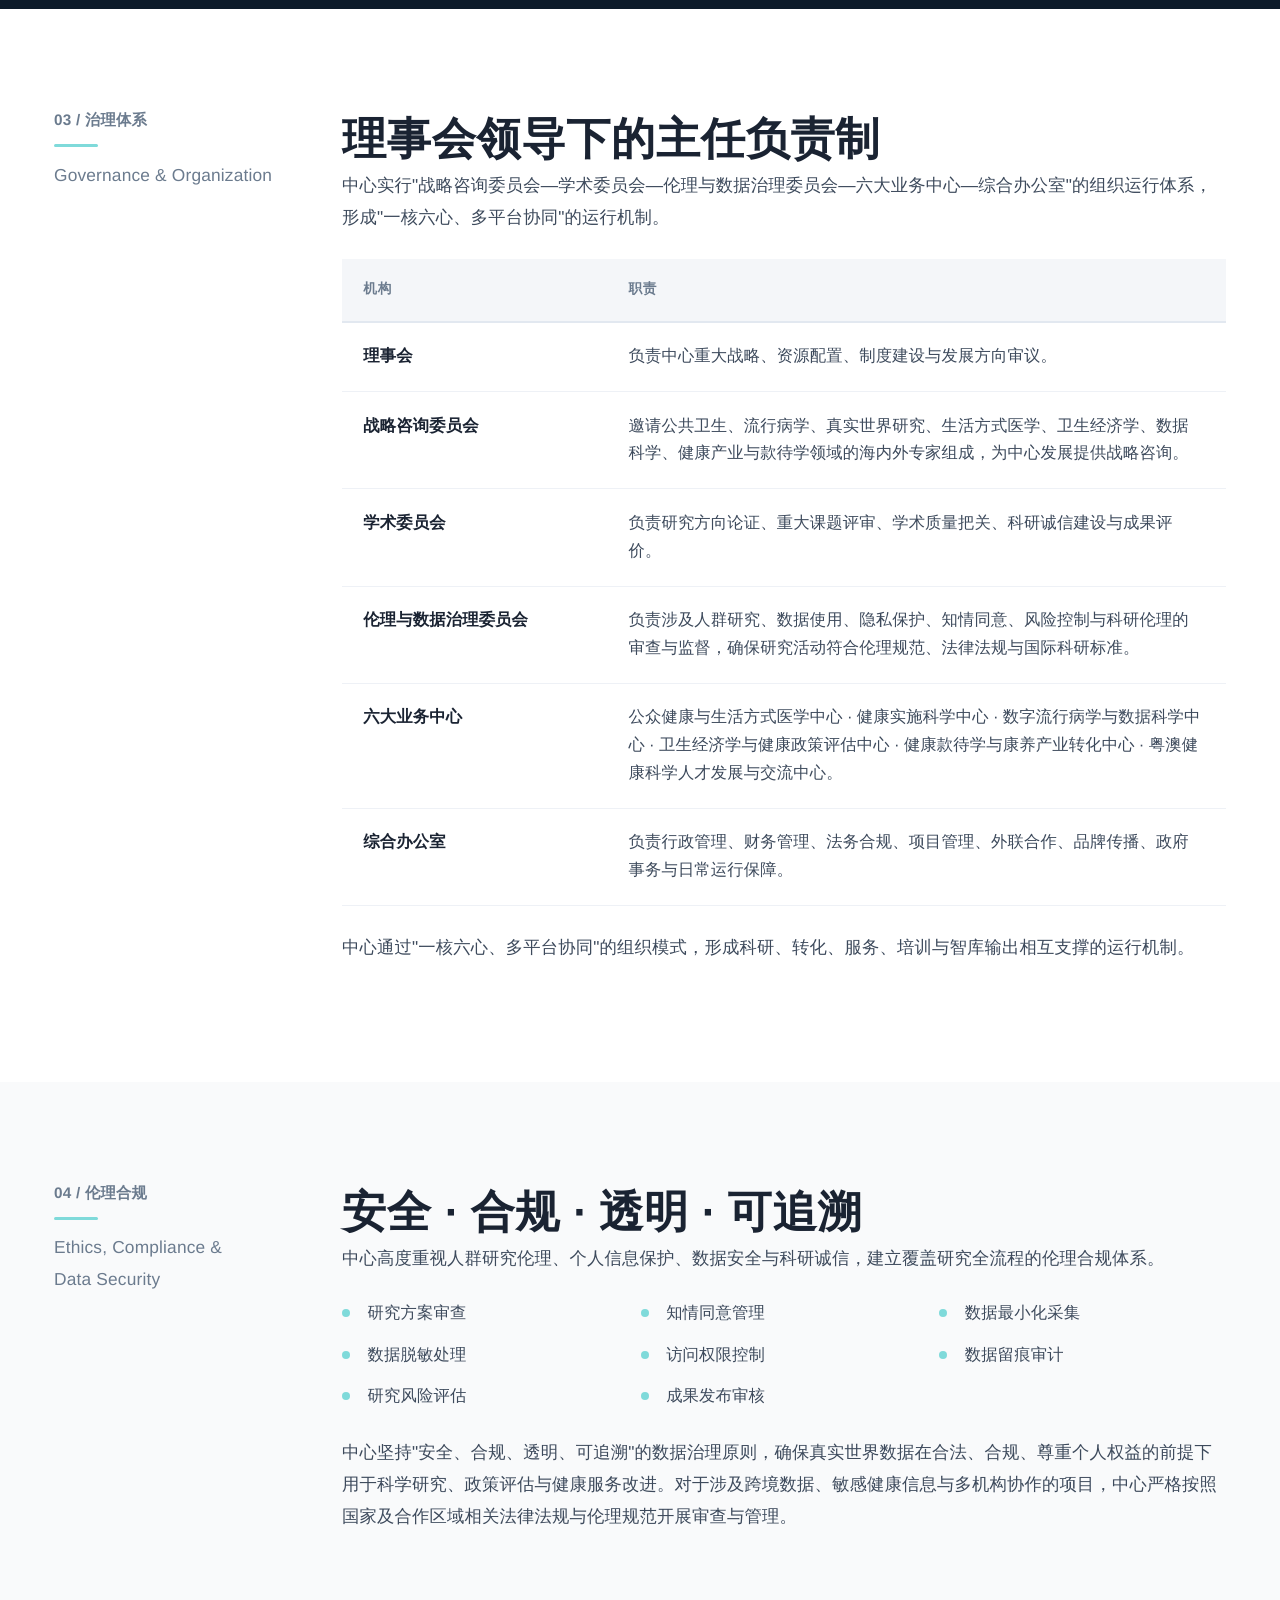
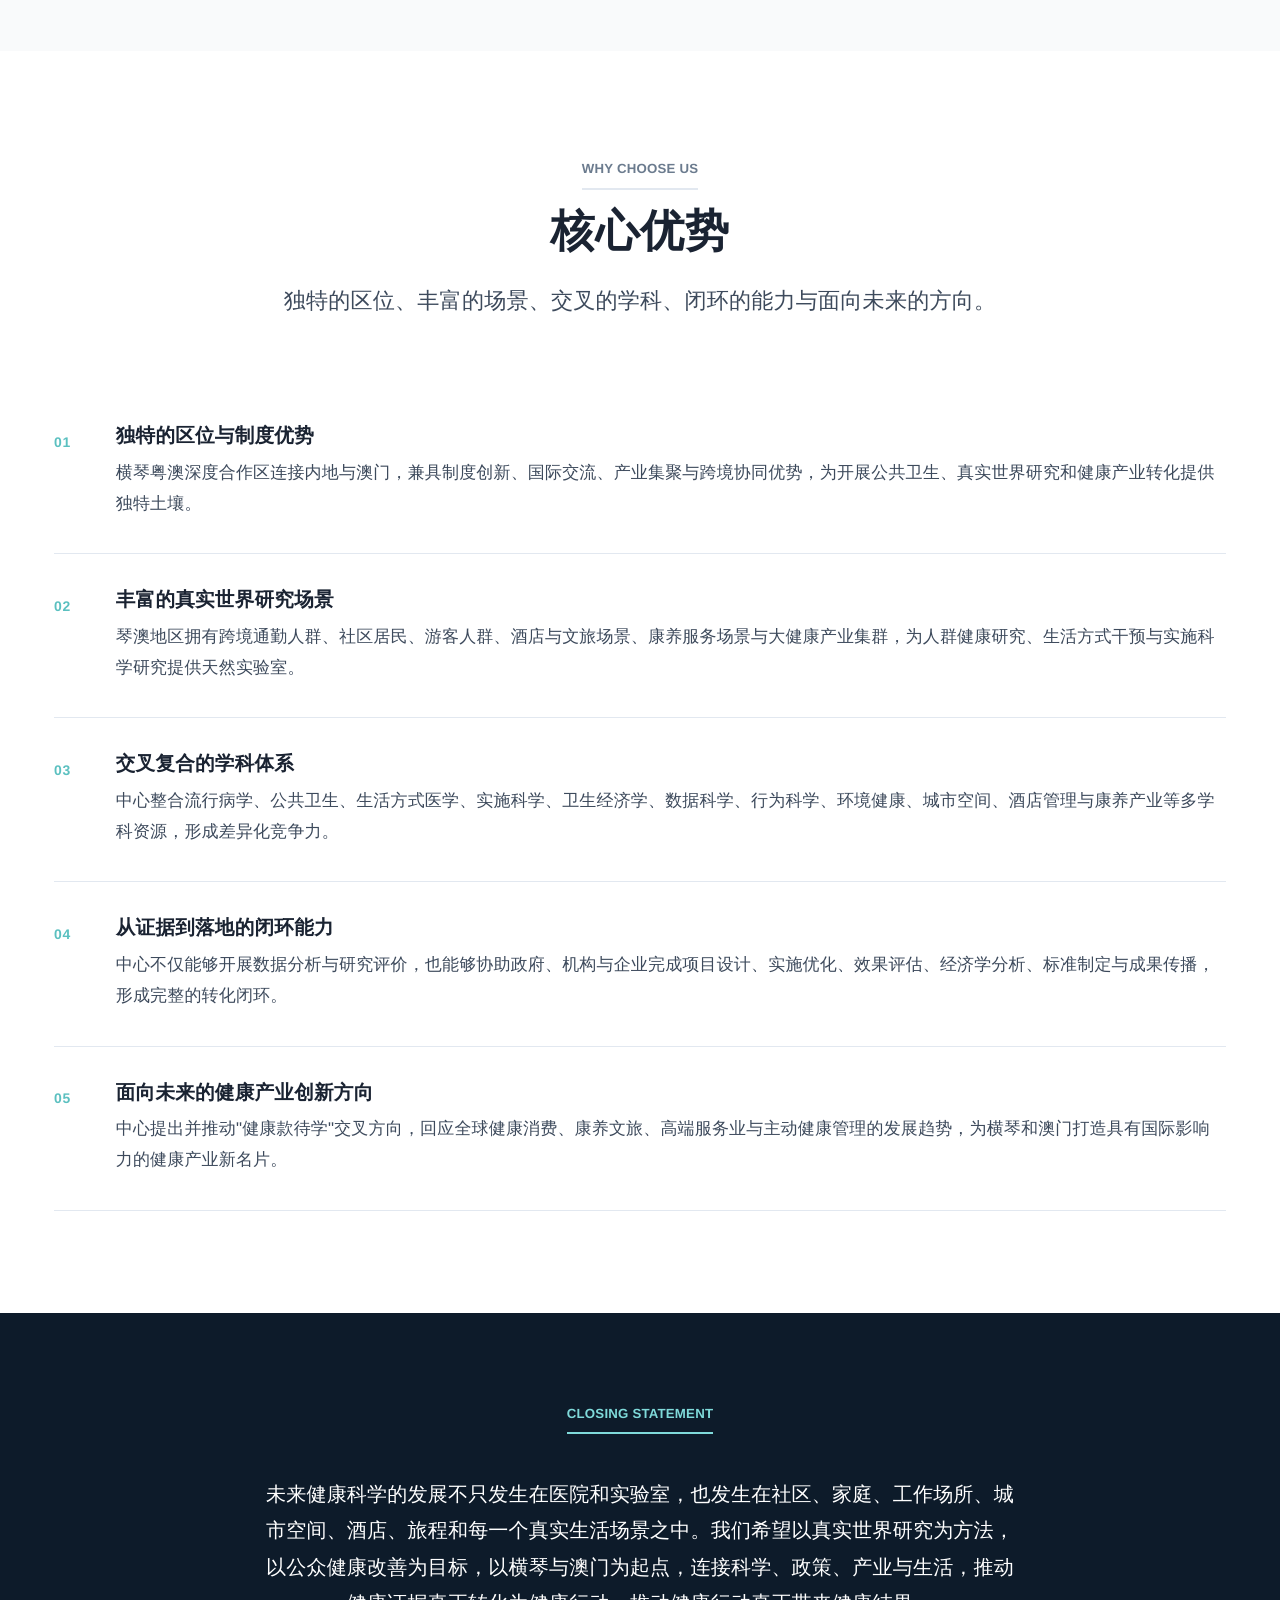
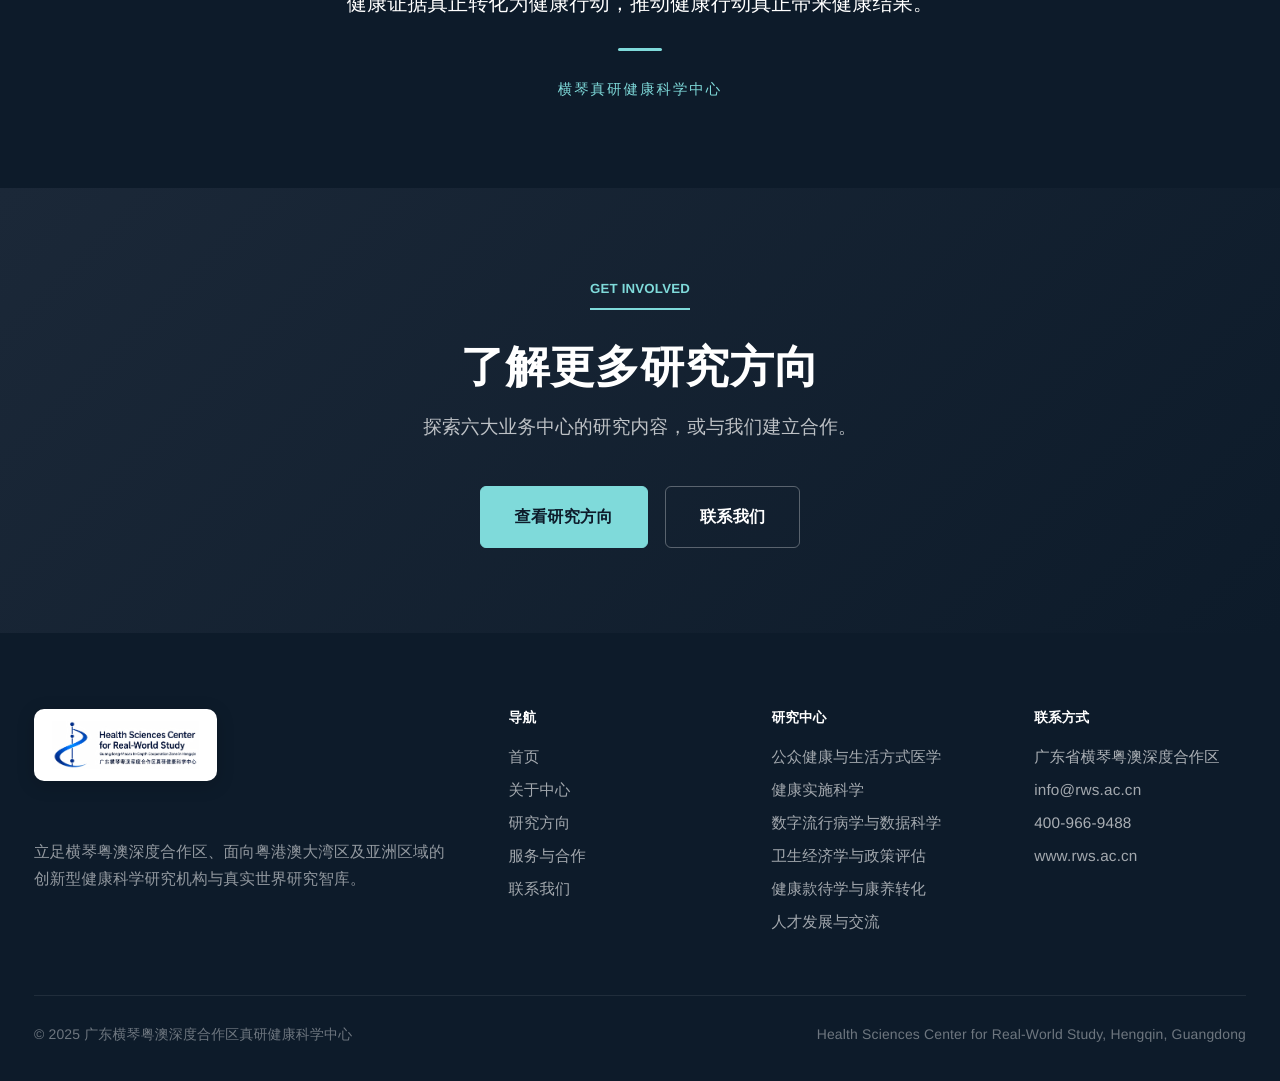
==== commit 17429477: "Update about.html" ====
--- a/about.html
+++ b/about.html
@@ -758,9 +758,9 @@
         <div>
             <h5>联系方式</h5>
             <ul>
-                <li>广东省珠海市横琴粤澳深度合作区</li>
+                <li>广东省横琴粤澳深度合作区</li>
                 <li><a href="mailto:info@rws.ac.cn">info@rws.ac.cn</a></li>
-                <li>+86-756-7699800</li>
+                <li>400-966-9488</li>
                 <li><a href="http://www.rws.ac.cn">www.rws.ac.cn</a></li>
             </ul>
         </div>
